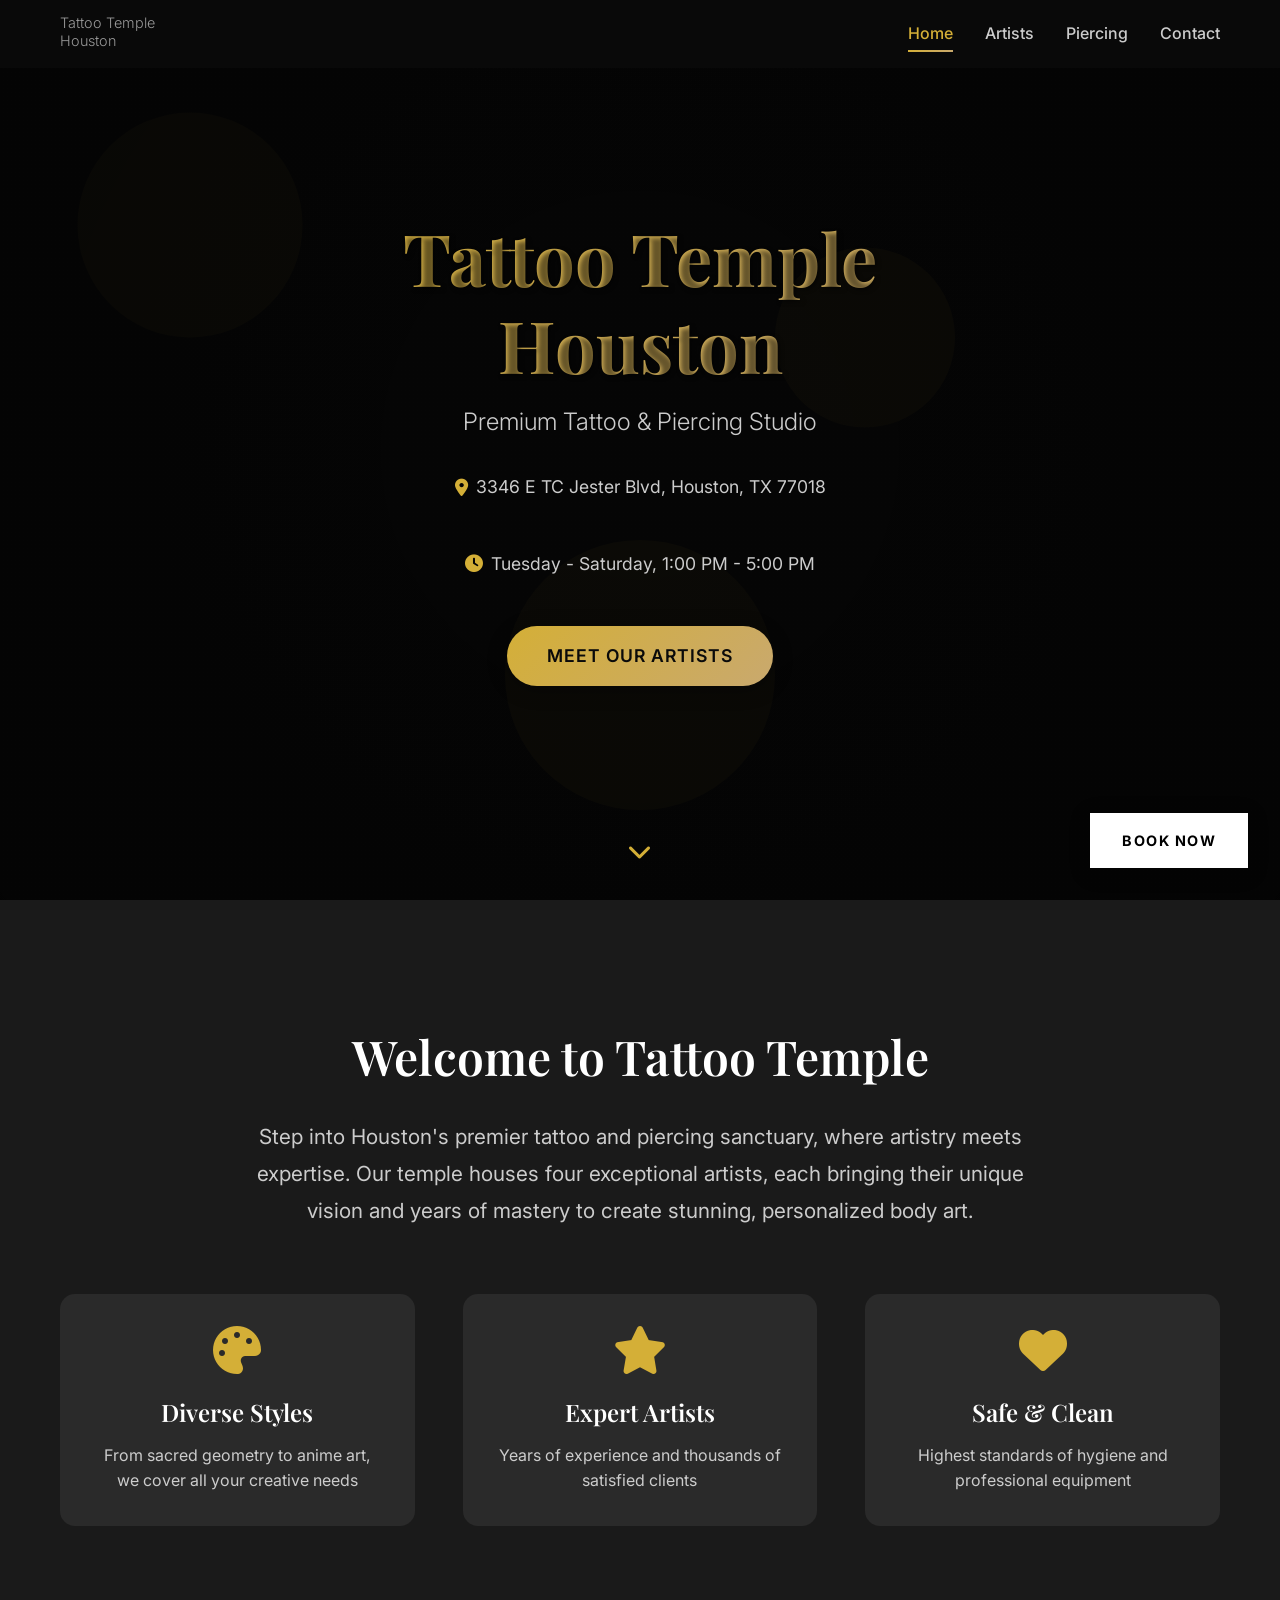
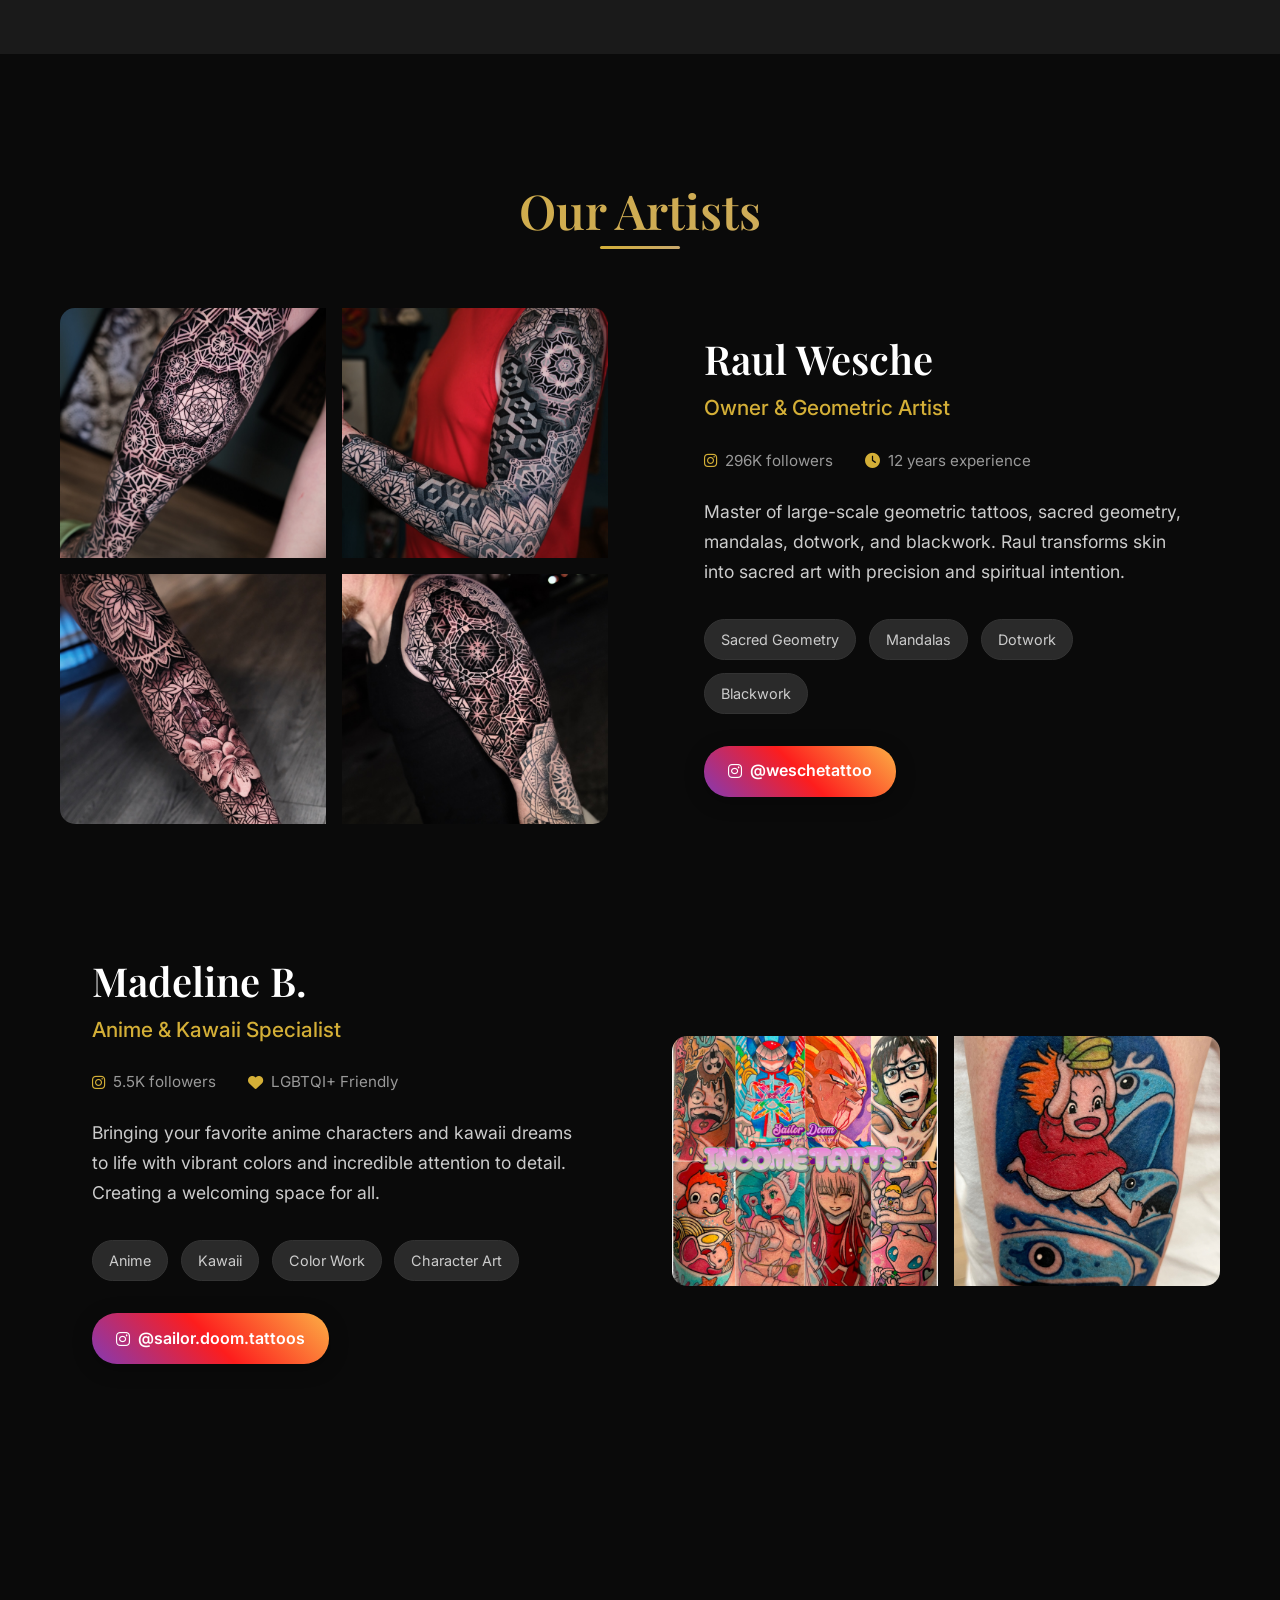
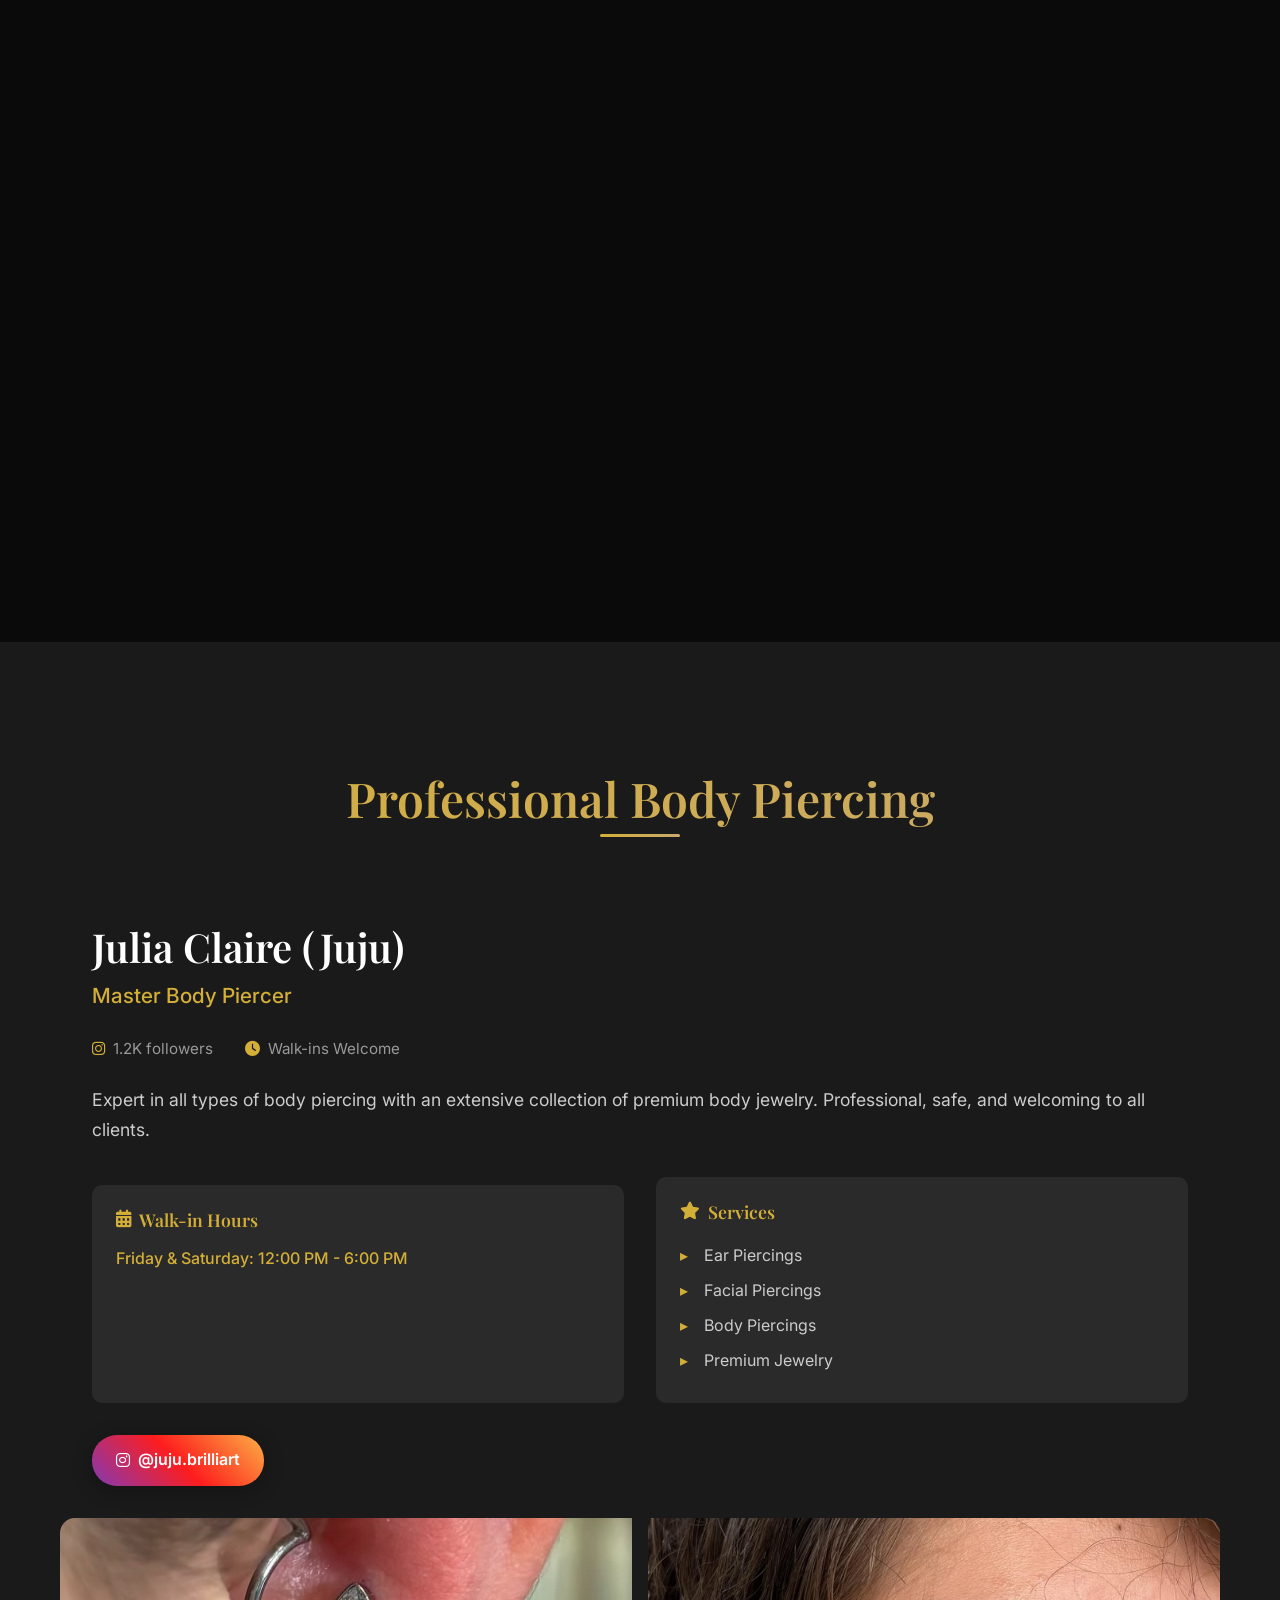
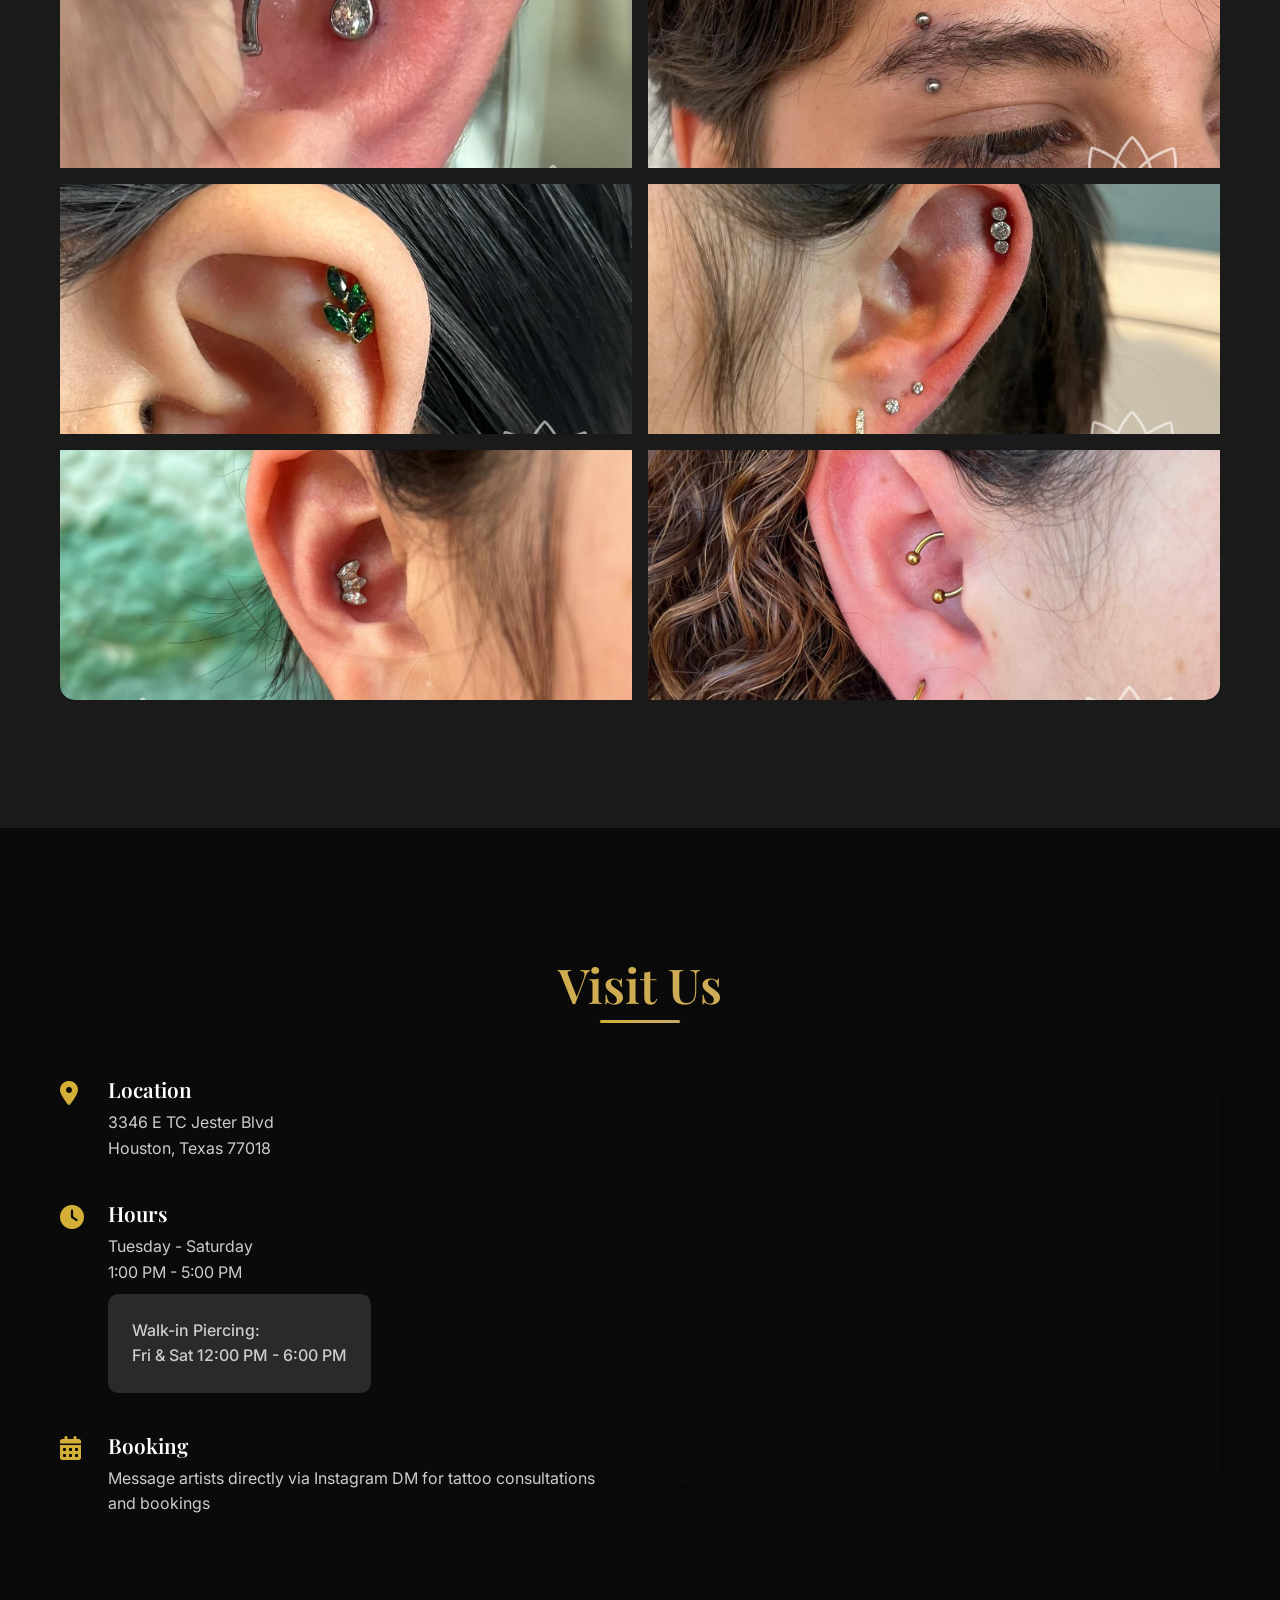
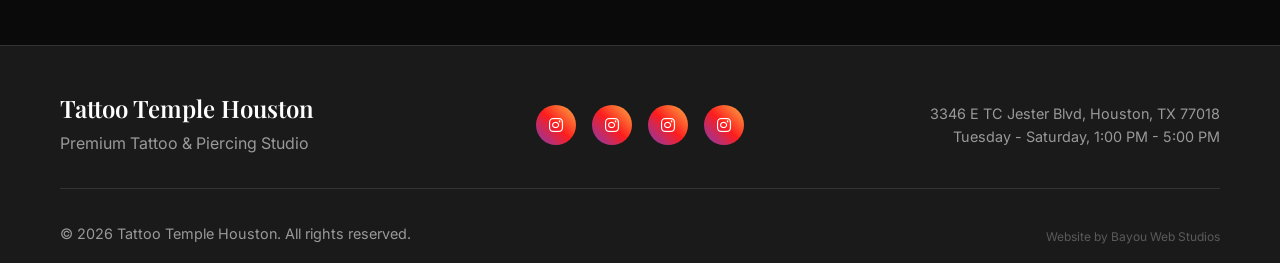
==== index.html @ eb3566ad "Add floating Book Now button" ====
<!DOCTYPE html>
<html lang="en">
<head>
    <meta charset="UTF-8">
    <meta name="viewport" content="width=device-width, initial-scale=1.0">
    <title>Tattoo Temple Houston - Premium Tattoo & Piercing Studio</title>
    <meta name="description" content="Tattoo Temple Houston - Premium tattoo and piercing studio featuring geometric tattoos, anime art, and professional body piercing. Located on TC Jester Blvd.">
    
    <!-- Open Graph tags -->
    <meta property="og:title" content="Tattoo Temple Houston - Premium Tattoo & Piercing Studio">
    <meta property="og:description" content="Tattoo Temple Houston - Premium tattoo and piercing studio featuring geometric tattoos, anime art, and professional body piercing. Located on TC Jester Blvd.">
    <meta property="og:image" content="https://houstontattootemple.com/images/raul_1.jpg">
    <meta property="og:url" content="https://houstontattootemple.com">
    <meta property="og:type" content="business.business">
    
    <!-- Twitter Card tags -->
    <meta name="twitter:card" content="summary_large_image">
    <meta name="twitter:title" content="Tattoo Temple Houston - Premium Tattoo & Piercing Studio">
    <meta name="twitter:description" content="Tattoo Temple Houston - Premium tattoo and piercing studio featuring geometric tattoos, anime art, and professional body piercing. Located on TC Jester Blvd.">
    <meta name="twitter:image" content="https://houstontattootemple.com/images/raul_1.jpg">
    
    <!-- JSON-LD Schema Markup -->
    <script type="application/ld+json">
    {
      "@context": "https://schema.org",
      "@type": "TattooParlor",
      "name": "Tattoo Temple Houston",
      "description": "Premium tattoo and piercing studio featuring geometric tattoos, anime art, and professional body piercing",
      "url": "https://houstontattootemple.com",
      "image": "https://houstontattootemple.com/images/raul_1.jpg",
      "address": {
        "@type": "PostalAddress",
        "streetAddress": "3346 E TC Jester Blvd",
        "addressLocality": "Houston",
        "addressRegion": "TX",
        "postalCode": "77018",
        "addressCountry": "US"
      },
      "openingHours": "Tu-Sa 13:00-17:00",
      "sameAs": [
        "https://instagram.com/weschetattoo",
        "https://instagram.com/sailor.doom.tattoos",
        "https://instagram.com/krisxmoon",
        "https://instagram.com/juju.brilliart"
      ]
    }
    </script>
    
    <!-- Google Fonts -->
    <link href="https://fonts.googleapis.com/css2?family=Playfair+Display:wght@400;500;600;700&family=Inter:wght@300;400;500;600&display=swap" rel="stylesheet">
    
    <!-- Font Awesome for icons -->
    <link rel="stylesheet" href="https://cdnjs.cloudflare.com/ajax/libs/font-awesome/6.4.0/css/all.min.css">
    
    <link rel="stylesheet" href="css/style.css">
    <link rel="icon" type="image/svg+xml" href="favicon.svg">
</head>
<body>
    <!-- Navigation -->
    <nav class="navbar">
        <div class="nav-container">
            <div class="nav-logo">
                <span class="logo-main">Tattoo Temple</span>
                <span>Houston</span>
            </div>
            <div class="nav-menu">
                <a href="#home" class="nav-link">Home</a>
                <a href="#artists" class="nav-link">Artists</a>
                <a href="#piercing" class="nav-link">Piercing</a>
                <a href="#contact" class="nav-link">Contact</a>
            </div>
            <div class="hamburger">
                <span></span>
                <span></span>
                <span></span>
            </div>
        </div>
    </nav>

    <!-- Hero Section -->
    <section id="home" class="hero">
        <div class="hero-overlay"></div>
        <div class="hero-content">
            <h1 class="hero-title">Tattoo Temple Houston</h1>
            <p class="hero-subtitle">Premium Tattoo & Piercing Studio</p>
            <div class="hero-details">
                <p><i class="fas fa-map-marker-alt"></i> 3346 E TC Jester Blvd, Houston, TX 77018</p>
                <p><i class="fas fa-clock"></i> Tuesday - Saturday, 1:00 PM - 5:00 PM</p>
            </div>
            <div class="hero-cta">
                <a href="#artists" class="cta-button">Meet Our Artists</a>
<!-- closing notice removed -->
            </div>
        </div>
        <div class="hero-scroll">
            <i class="fas fa-chevron-down"></i>
        </div>
    </section>

    <!-- About Section -->
    <section class="about">
        <div class="container">
            <div class="about-content">
                <h2>Welcome to Tattoo Temple</h2>
                <p>Step into Houston's premier tattoo and piercing sanctuary, where artistry meets expertise. Our temple houses four exceptional artists, each bringing their unique vision and years of mastery to create stunning, personalized body art.</p>
                <div class="about-grid">
                    <div class="about-item">
                        <i class="fas fa-palette"></i>
                        <h3>Diverse Styles</h3>
                        <p>From sacred geometry to anime art, we cover all your creative needs</p>
                    </div>
                    <div class="about-item">
                        <i class="fas fa-star"></i>
                        <h3>Expert Artists</h3>
                        <p>Years of experience and thousands of satisfied clients</p>
                    </div>
                    <div class="about-item">
                        <i class="fas fa-heart"></i>
                        <h3>Safe & Clean</h3>
                        <p>Highest standards of hygiene and professional equipment</p>
                    </div>
                </div>
            </div>
        </div>
    </section>

    <!-- Artists Section -->
    <section id="artists" class="artists">
        <div class="container">
            <h2 class="section-title">Our Artists</h2>
            
            <!-- Raul Wesche -->
            <div class="artist">
                <div class="artist-info">
                    <div class="artist-details">
                        <h3>Raul Wesche</h3>
                        <p class="artist-role">Owner & Geometric Artist</p>
                        <div class="artist-stats">
                            <span><i class="fab fa-instagram"></i> 296K followers</span>
                            <span><i class="fas fa-clock"></i> 12 years experience</span>
                        </div>
                        <p class="artist-description">
                            Master of large-scale geometric tattoos, sacred geometry, mandalas, dotwork, and blackwork. 
                            Raul transforms skin into sacred art with precision and spiritual intention.
                        </p>
                        <div class="artist-specialties">
                            <span>Sacred Geometry</span>
                            <span>Mandalas</span>
                            <span>Dotwork</span>
                            <span>Blackwork</span>
                        </div>
                        <a href="https://instagram.com/weschetattoo" target="_blank" class="instagram-link">
                            <i class="fab fa-instagram"></i> @weschetattoo
                        </a>
                    </div>
                </div>
                <div class="artist-gallery">
                    <div class="gallery-grid">
                        <img src="images/raul_1.jpg" alt="Raul Wesche geometric tattoo work" loading="lazy">
                        <img src="images/raul_2.jpg" alt="Raul Wesche sacred geometry tattoo" loading="lazy">
                        <img src="images/raul_3.jpg" alt="Raul Wesche mandala tattoo" loading="lazy">
                        <img src="images/raul_4.jpg" alt="Raul Wesche dotwork tattoo" loading="lazy">
                    </div>
                </div>
            </div>

            <!-- Madeline B. -->
            <div class="artist">
                <div class="artist-info">
                    <div class="artist-details">
                        <h3>Madeline B.</h3>
                        <p class="artist-role">Anime & Kawaii Specialist</p>
                        <div class="artist-stats">
                            <span><i class="fab fa-instagram"></i> 5.5K followers</span>
                            <span><i class="fas fa-heart"></i> LGBTQI+ Friendly</span>
                        </div>
                        <p class="artist-description">
                            Bringing your favorite anime characters and kawaii dreams to life with vibrant colors 
                            and incredible attention to detail. Creating a welcoming space for all.
                        </p>
                        <div class="artist-specialties">
                            <span>Anime</span>
                            <span>Kawaii</span>
                            <span>Color Work</span>
                            <span>Character Art</span>
                        </div>
                        <a href="https://instagram.com/sailor.doom.tattoos" target="_blank" class="instagram-link">
                            <i class="fab fa-instagram"></i> @sailor.doom.tattoos
                        </a>
                    </div>
                </div>
                <div class="artist-gallery">
                    <div class="gallery-grid">
                        <img src="images/madeline_1.jpg" alt="Madeline anime tattoo work" loading="lazy">
                        <img src="images/madeline_2.jpg" alt="Madeline kawaii tattoo" loading="lazy">
                    </div>
                </div>
            </div>

            <!-- Kris -->
            <div class="artist">
                <div class="artist-info">
                    <div class="artist-details">
                        <h3>Kris (Chloe Kristensen)</h3>
                        <p class="artist-role">Artist & Art Teacher</p>
                        <div class="artist-stats">
                            <span><i class="fab fa-instagram"></i> 11.3K followers</span>
                            <span><i class="fas fa-graduation-cap"></i> BFA Degree</span>
                        </div>
                        <p class="artist-description">
                            Combining formal art education with tattoo artistry. Kris brings academic precision 
                            and creative innovation to every piece, whether teaching or tattooing.
                        </p>
                        <div class="artist-specialties">
                            <span>Fine Art</span>
                            <span>Custom Design</span>
                            <span>Illustrative</span>
                            <span>Mixed Media</span>
                        </div>
                        <a href="https://instagram.com/krisxmoon" target="_blank" class="instagram-link">
                            <i class="fab fa-instagram"></i> @krisxmoon
                        </a>
                    </div>
                </div>
                <div class="artist-gallery">
                    <div class="gallery-grid">
                        <img src="images/kris_1.jpg" alt="Kris artistic tattoo work" loading="lazy">
                        <img src="images/kris_2.jpg" alt="Kris custom design tattoo" loading="lazy">
                        <img src="images/kris_3.jpg" alt="Kris illustrative tattoo" loading="lazy">
                        <img src="images/kris_4.jpg" alt="Kris fine art tattoo" loading="lazy">
                    </div>
                </div>
            </div>
        </div>
    </section>

    <!-- Piercing Section -->
    <section id="piercing" class="piercing">
        <div class="container">
            <div class="piercing-content">
                <h2 class="section-title">Professional Body Piercing</h2>
                
                <div class="piercing-artist">
                    <div class="artist-info">
                        <div class="artist-details">
                            <h3>Julia Claire (Juju)</h3>
                            <p class="artist-role">Master Body Piercer</p>
                            <div class="artist-stats">
                                <span><i class="fab fa-instagram"></i> 1.2K followers</span>
                                <span><i class="fas fa-clock"></i> Walk-ins Welcome</span>
                            </div>
                            <p class="artist-description">
                                Expert in all types of body piercing with an extensive collection of premium body jewelry. 
                                Professional, safe, and welcoming to all clients.
                            </p>
                            <div class="piercing-info">
                                <div class="piercing-hours">
                                    <h4><i class="fas fa-calendar-alt"></i> Walk-in Hours</h4>
                                    <p>Friday & Saturday: 12:00 PM - 6:00 PM</p>
                                </div>
                                <div class="piercing-services">
                                    <h4><i class="fas fa-star"></i> Services</h4>
                                    <ul>
                                        <li>Ear Piercings</li>
                                        <li>Facial Piercings</li>
                                        <li>Body Piercings</li>
                                        <li>Premium Jewelry</li>
                                    </ul>
                                </div>
                            </div>
                            <a href="https://instagram.com/juju.brilliart" target="_blank" class="instagram-link">
                                <i class="fab fa-instagram"></i> @juju.brilliart
                            </a>
                        </div>
                    </div>
                    <div class="artist-gallery">
                        <div class="gallery-grid">
                            <img src="images/juju_1.jpg" alt="Juju piercing work" loading="lazy">
                            <img src="images/juju_2.jpg" alt="Juju body jewelry" loading="lazy">
                            <img src="images/juju_3.jpg" alt="Juju ear piercing" loading="lazy">
                            <img src="images/juju_4.jpg" alt="Juju professional piercing" loading="lazy">
                            <img src="images/juju_5.jpg" alt="Juju body piercing art" loading="lazy">
                            <img src="images/juju_6.jpg" alt="Juju jewelry collection" loading="lazy">
                        </div>
                    </div>
                </div>
            </div>
        </div>
    </section>

    <!-- Contact Section -->
    <section id="contact" class="contact">
        <div class="container">
            <h2 class="section-title">Visit Us</h2>
            <div class="contact-content">
                <div class="contact-info">
                    <div class="contact-item">
                        <i class="fas fa-map-marker-alt"></i>
                        <div>
                            <h3>Location</h3>
                            <p>3346 E TC Jester Blvd<br>Houston, Texas 77018</p>
                        </div>
                    </div>
                    <div class="contact-item">
                        <i class="fas fa-clock"></i>
                        <div>
                            <h3>Hours</h3>
                            <p>Tuesday - Saturday<br>1:00 PM - 5:00 PM</p>
                            <p class="piercing-hours">Walk-in Piercing:<br>Fri & Sat 12:00 PM - 6:00 PM</p>
                        </div>
                    </div>
                    <div class="contact-item">
                        <i class="fas fa-calendar-alt"></i>
                        <div>
                            <h3>Booking</h3>
                            <p>Message artists directly via Instagram DM for tattoo consultations and bookings</p>
                        </div>
                    </div>
<!-- closing notice removed -->
                </div>
                <div class="map-container">
                    <iframe 
                        src="https://www.google.com/maps/embed?pb=!1m18!1m12!1m3!1d3459.8844267654145!2d-95.40848968985654!3d29.803721475185765!2m3!1f0!2f0!3f0!3m2!1i1024!2i768!4f13.1!3m3!1m2!1s0x8640c737c6d4cc1b%3A0x5c5c5c5c5c5c5c5c!2s3346%20E%20TC%20Jester%20Blvd%2C%20Houston%2C%20TX%2077018!5e0!3m2!1sen!2sus!4v1645123456789!5m2!1sen!2sus" 
                        width="100%" 
                        height="400" 
                        style="border:0;" 
                        allowfullscreen="" 
                        loading="lazy" 
                        referrerpolicy="no-referrer-when-downgrade">
                    </iframe>
                </div>
            </div>
        </div>
    </section>

    <!-- Footer -->
    <footer class="footer">
        <div class="container">
            <div class="footer-content">
                <div class="footer-logo">
                    <h3>Tattoo Temple Houston</h3>
                    <p>Premium Tattoo & Piercing Studio</p>
                </div>
                <div class="footer-links">
                    <div class="social-links">
                        <a href="https://instagram.com/weschetattoo" target="_blank"><i class="fab fa-instagram"></i></a>
                        <a href="https://instagram.com/sailor.doom.tattoos" target="_blank"><i class="fab fa-instagram"></i></a>
                        <a href="https://instagram.com/krisxmoon" target="_blank"><i class="fab fa-instagram"></i></a>
                        <a href="https://instagram.com/juju.brilliart" target="_blank"><i class="fab fa-instagram"></i></a>
                    </div>
                </div>
                <div class="footer-info">
                    <p>3346 E TC Jester Blvd, Houston, TX 77018</p>
                    <p>Tuesday - Saturday, 1:00 PM - 5:00 PM</p>
                </div>
            </div>
            <div class="footer-bottom">
                <p>&copy; 2026 Tattoo Temple Houston. All rights reserved.</p>
                <p style="margin-top: 6px; font-size: 0.75rem; opacity: 0.5;"><a href="https://bayouwebstudio.com" target="_blank" style="color: inherit; text-decoration: none;">Website by Bayou Web Studios</a></p>
            </div>
        </div>
    </footer>

    <script src="js/script.js"></script>

<a href="https://instagram.com/weschetattoo" target="_blank" class="floating-book-btn">Book Now</a>
<style>
.floating-book-btn{position:fixed;bottom:2rem;right:2rem;background:#fff;color:#000;padding:1rem 2rem;font-size:.9rem;font-weight:700;letter-spacing:.1em;text-transform:uppercase;text-decoration:none;z-index:9999;transition:all .3s;box-shadow:0 4px 20px rgba(0,0,0,.3)}
.floating-book-btn:hover{background:#000;color:#fff;transform:translateY(-2px);box-shadow:0 6px 25px rgba(0,0,0,.4)}
@media(max-width:768px){.floating-book-btn{bottom:1rem;right:1rem;padding:.8rem 1.5rem;font-size:.8rem}}
</style>
</body>
</html>
---- css/style.css ----
/* Reset and Base Styles */
* {
    margin: 0;
    padding: 0;
    box-sizing: border-box;
}

:root {
    --primary-bg: #0a0a0a;
    --secondary-bg: #1a1a1a;
    --accent-bg: #2a2a2a;
    --text-primary: #ffffff;
    --text-secondary: #cccccc;
    --text-muted: #999999;
    --accent-color: #d4af37;
    --accent-secondary: #c9a96e;
    --border-color: #333333;
    --danger-color: #ff6b6b;
    --gradient-primary: linear-gradient(135deg, #d4af37 0%, #c9a96e 100%);
    --shadow: 0 4px 20px rgba(0, 0, 0, 0.3);
    --shadow-heavy: 0 8px 40px rgba(0, 0, 0, 0.5);
}

body {
    font-family: 'Inter', sans-serif;
    background-color: var(--primary-bg);
    color: var(--text-primary);
    line-height: 1.6;
    overflow-x: hidden;
}

html {
    scroll-behavior: smooth;
}

.container {
    max-width: 1200px;
    margin: 0 auto;
    padding: 0 20px;
}

/* Typography */
h1, h2, h3, h4, h5, h6 {
    font-family: 'Playfair Display', serif;
    font-weight: 600;
    line-height: 1.2;
}

.section-title {
    font-size: 3rem;
    text-align: center;
    margin-bottom: 4rem;
    background: var(--gradient-primary);
    -webkit-background-clip: text;
    -webkit-text-fill-color: transparent;
    background-clip: text;
    position: relative;
}

.section-title::after {
    content: '';
    position: absolute;
    bottom: -10px;
    left: 50%;
    transform: translateX(-50%);
    width: 80px;
    height: 3px;
    background: var(--gradient-primary);
    border-radius: 2px;
}

/* Navigation */
.navbar {
    position: fixed;
    top: 0;
    width: 100%;
    background: rgba(10, 10, 10, 0.95);
    backdrop-filter: blur(10px);
    z-index: 1000;
    padding: 1rem 0;
    transition: all 0.3s ease;
}

.navbar.scrolled {
    background: rgba(10, 10, 10, 0.98);
    box-shadow: var(--shadow);
}

.nav-container {
    max-width: 1200px;
    margin: 0 auto;
    display: flex;
    justify-content: space-between;
    align-items: center;
    padding: 0 20px;
}

.nav-logo h1 {
    font-size: 1.8rem;
    background: var(--gradient-primary);
    -webkit-background-clip: text;
    -webkit-text-fill-color: transparent;
    background-clip: text;
    margin: 0;
}

.nav-logo span {
    font-size: 0.9rem;
    color: var(--text-muted);
    font-weight: 300;
    display: block;
    margin-top: -5px;
}

.nav-menu {
    display: flex;
    gap: 2rem;
}

.nav-link {
    color: var(--text-secondary);
    text-decoration: none;
    font-weight: 500;
    transition: all 0.3s ease;
    position: relative;
}

.nav-link:hover {
    color: var(--accent-color);
}

.nav-link::after {
    content: '';
    position: absolute;
    bottom: -5px;
    left: 0;
    width: 0;
    height: 2px;
    background: var(--gradient-primary);
    transition: width 0.3s ease;
}

.nav-link:hover::after {
    width: 100%;
}

.hamburger {
    display: none;
    flex-direction: column;
    cursor: pointer;
}

.hamburger span {
    width: 25px;
    height: 3px;
    background: var(--text-primary);
    margin: 3px 0;
    transition: 0.3s;
}

/* Hero Section */
.hero {
    height: 100vh;
    background: linear-gradient(rgba(0, 0, 0, 0.7), rgba(0, 0, 0, 0.7)), url('data:image/svg+xml,<svg xmlns="http://www.w3.org/2000/svg" viewBox="0 0 1200 800"><rect width="100%" height="100%" fill="%23111"/><g opacity="0.1"><circle cx="200" cy="200" r="100" fill="%23d4af37"/><circle cx="800" cy="300" r="80" fill="%23d4af37"/><circle cx="600" cy="600" r="120" fill="%23d4af37"/></g></svg>');
    background-size: cover;
    background-position: center;
    display: flex;
    align-items: center;
    justify-content: center;
    position: relative;
    text-align: center;
}

.hero-overlay {
    position: absolute;
    top: 0;
    left: 0;
    right: 0;
    bottom: 0;
    background: radial-gradient(circle at center, transparent 0%, rgba(0, 0, 0, 0.3) 100%);
}

.hero-content {
    z-index: 2;
    max-width: 800px;
    padding: 0 20px;
}

.hero-title {
    font-size: 4.5rem;
    font-weight: 700;
    margin-bottom: 1rem;
    background: var(--gradient-primary);
    -webkit-background-clip: text;
    -webkit-text-fill-color: transparent;
    background-clip: text;
    text-shadow: 2px 2px 4px rgba(0, 0, 0, 0.5);
}

.hero-subtitle {
    font-size: 1.5rem;
    color: var(--text-secondary);
    margin-bottom: 2rem;
    font-weight: 300;
}

.hero-details {
    display: flex;
    justify-content: center;
    gap: 3rem;
    margin-bottom: 3rem;
    flex-wrap: wrap;
}

.hero-details p {
    display: flex;
    align-items: center;
    gap: 0.5rem;
    color: var(--text-secondary);
    font-size: 1.1rem;
}

.hero-details i {
    color: var(--accent-color);
}

.hero-cta {
    display: flex;
    flex-direction: column;
    align-items: center;
    gap: 1.5rem;
}

.cta-button {
    display: inline-block;
    padding: 1rem 2.5rem;
    background: var(--gradient-primary);
    color: var(--primary-bg);
    text-decoration: none;
    border-radius: 50px;
    font-weight: 600;
    font-size: 1.1rem;
    transition: all 0.3s ease;
    box-shadow: var(--shadow);
    text-transform: uppercase;
    letter-spacing: 1px;
}

.cta-button:hover {
    transform: translateY(-2px);
    box-shadow: var(--shadow-heavy);
}

.closing-notice {
    display: flex;
    align-items: center;
    gap: 0.5rem;
    padding: 0.8rem 1.5rem;
    background: rgba(255, 107, 107, 0.1);
    border: 1px solid var(--danger-color);
    border-radius: 25px;
    color: var(--danger-color);
    font-weight: 500;
}

.hero-scroll {
    position: absolute;
    bottom: 2rem;
    left: 50%;
    transform: translateX(-50%);
    animation: bounce 2s infinite;
}

.hero-scroll i {
    font-size: 1.5rem;
    color: var(--accent-color);
}

@keyframes bounce {
    0%, 20%, 50%, 80%, 100% {
        transform: translateX(-50%) translateY(0);
    }
    40% {
        transform: translateX(-50%) translateY(-10px);
    }
    60% {
        transform: translateX(-50%) translateY(-5px);
    }
}

/* About Section */
.about {
    padding: 8rem 0;
    background: var(--secondary-bg);
}

.about-content {
    text-align: center;
}

.about-content h2 {
    font-size: 3rem;
    margin-bottom: 2rem;
    color: var(--text-primary);
}

.about-content > p {
    font-size: 1.3rem;
    color: var(--text-secondary);
    max-width: 800px;
    margin: 0 auto 4rem auto;
    line-height: 1.8;
}

.about-grid {
    display: grid;
    grid-template-columns: repeat(auto-fit, minmax(300px, 1fr));
    gap: 3rem;
    margin-top: 4rem;
}

.about-item {
    text-align: center;
    padding: 2rem;
    background: var(--accent-bg);
    border-radius: 15px;
    transition: transform 0.3s ease;
}

.about-item:hover {
    transform: translateY(-10px);
}

.about-item i {
    font-size: 3rem;
    color: var(--accent-color);
    margin-bottom: 1.5rem;
}

.about-item h3 {
    font-size: 1.5rem;
    margin-bottom: 1rem;
    color: var(--text-primary);
}

.about-item p {
    color: var(--text-secondary);
    line-height: 1.6;
}

/* Artists Section */
.artists {
    padding: 8rem 0;
    background: var(--primary-bg);
}

.artist {
    display: grid;
    grid-template-columns: 1fr 1fr;
    gap: 4rem;
    margin-bottom: 6rem;
    align-items: center;
}

.artist:nth-child(even) {
    direction: rtl;
}

.artist:nth-child(even) > * {
    direction: ltr;
}

.artist-info {
    padding: 2rem;
}

.artist-details h3 {
    font-size: 2.5rem;
    color: var(--text-primary);
    margin-bottom: 0.5rem;
}

.artist-role {
    font-size: 1.3rem;
    color: var(--accent-color);
    margin-bottom: 1.5rem;
    font-weight: 500;
}

.artist-stats {
    display: flex;
    gap: 2rem;
    margin-bottom: 1.5rem;
    flex-wrap: wrap;
}

.artist-stats span {
    display: flex;
    align-items: center;
    gap: 0.5rem;
    color: var(--text-muted);
    font-size: 0.95rem;
}

.artist-stats i {
    color: var(--accent-color);
}

.artist-description {
    font-size: 1.1rem;
    color: var(--text-secondary);
    line-height: 1.7;
    margin-bottom: 2rem;
}

.artist-specialties {
    display: flex;
    flex-wrap: wrap;
    gap: 0.8rem;
    margin-bottom: 2rem;
}

.artist-specialties span {
    padding: 0.5rem 1rem;
    background: var(--accent-bg);
    border: 1px solid var(--border-color);
    border-radius: 25px;
    font-size: 0.9rem;
    color: var(--text-secondary);
}

.instagram-link {
    display: inline-flex;
    align-items: center;
    gap: 0.5rem;
    padding: 0.8rem 1.5rem;
    background: linear-gradient(45deg, #833ab4, #fd1d1d, #fcb045);
    color: white;
    text-decoration: none;
    border-radius: 25px;
    font-weight: 600;
    transition: all 0.3s ease;
    box-shadow: var(--shadow);
}

.instagram-link:hover {
    transform: translateY(-2px);
    box-shadow: var(--shadow-heavy);
}

.artist-gallery {
    position: relative;
}

.gallery-grid {
    display: grid;
    grid-template-columns: repeat(2, 1fr);
    gap: 1rem;
    border-radius: 15px;
    overflow: hidden;
}

.gallery-grid img {
    width: 100%;
    height: 250px;
    object-fit: cover;
    transition: transform 0.3s ease;
    cursor: pointer;
}

.gallery-grid img:hover {
    transform: scale(1.05);
}

/* Piercing Section */
.piercing {
    padding: 8rem 0;
    background: var(--secondary-bg);
}

.piercing-artist .artist {
    margin-bottom: 0;
}

.piercing-info {
    display: grid;
    grid-template-columns: 1fr 1fr;
    gap: 2rem;
    margin: 2rem 0;
}

.piercing-hours, .piercing-services {
    background: var(--accent-bg);
    padding: 1.5rem;
    border-radius: 10px;
}

.piercing-hours h4, .piercing-services h4 {
    display: flex;
    align-items: center;
    gap: 0.5rem;
    color: var(--accent-color);
    margin-bottom: 1rem;
    font-size: 1.1rem;
}

.piercing-services ul {
    list-style: none;
}

.piercing-services li {
    padding: 0.3rem 0;
    color: var(--text-secondary);
    position: relative;
    padding-left: 1.5rem;
}

.piercing-services li::before {
    content: '▸';
    position: absolute;
    left: 0;
    color: var(--accent-color);
}

/* Contact Section */
.contact {
    padding: 8rem 0;
    background: var(--primary-bg);
}

.contact-content {
    display: grid;
    grid-template-columns: 1fr 1fr;
    gap: 4rem;
    align-items: start;
}

.contact-info {
    display: flex;
    flex-direction: column;
    gap: 2.5rem;
}

.contact-item {
    display: flex;
    gap: 1.5rem;
    align-items: flex-start;
}

.contact-item i {
    font-size: 1.5rem;
    color: var(--accent-color);
    margin-top: 0.2rem;
    min-width: 1.5rem;
}

.contact-item h3 {
    font-size: 1.3rem;
    margin-bottom: 0.5rem;
    color: var(--text-primary);
}

.contact-item p {
    color: var(--text-secondary);
    line-height: 1.6;
}

.piercing-hours {
    color: var(--accent-color);
    font-weight: 500;
    margin-top: 0.5rem;
}

.closing-info {
    background: rgba(255, 107, 107, 0.05);
    padding: 1.5rem;
    border-radius: 10px;
    border: 1px solid rgba(255, 107, 107, 0.2);
}

.closing-info h3 {
    color: var(--danger-color);
}

.closing-info p {
    color: var(--danger-color);
    font-weight: 500;
}

.map-container {
    border-radius: 15px;
    overflow: hidden;
    box-shadow: var(--shadow);
}

.map-container iframe {
    filter: grayscale(100%) invert(92%) contrast(83%);
}

/* Footer */
.footer {
    background: var(--secondary-bg);
    padding: 3rem 0 1rem 0;
    border-top: 1px solid var(--border-color);
}

.footer-content {
    display: grid;
    grid-template-columns: 1fr auto 1fr;
    gap: 3rem;
    align-items: center;
    margin-bottom: 2rem;
}

.footer-logo h3 {
    color: var(--text-primary);
    margin-bottom: 0.5rem;
    font-size: 1.5rem;
}

.footer-logo p {
    color: var(--text-muted);
}

.social-links {
    display: flex;
    gap: 1rem;
}

.social-links a {
    display: flex;
    align-items: center;
    justify-content: center;
    width: 40px;
    height: 40px;
    background: linear-gradient(45deg, #833ab4, #fd1d1d, #fcb045);
    color: white;
    text-decoration: none;
    border-radius: 50%;
    transition: all 0.3s ease;
}

.social-links a:hover {
    transform: translateY(-3px);
    box-shadow: var(--shadow);
}

.footer-info {
    text-align: right;
}

.footer-info p {
    color: var(--text-muted);
    font-size: 0.9rem;
}

.footer-bottom {
    text-align: center;
    padding-top: 2rem;
    border-top: 1px solid var(--border-color);
    display: flex;
    justify-content: space-between;
    align-items: center;
}

.footer-bottom p {
    color: var(--text-muted);
    font-size: 0.9rem;
}

.closing-text {
    color: var(--danger-color);
    font-weight: 500;
}

/* Responsive Design */
@media (max-width: 768px) {
    .hamburger {
        display: flex;
    }
    
    .nav-menu {
        display: none;
    }
    
    .hero-title {
        font-size: 3rem;
    }
    
    .hero-details {
        flex-direction: column;
        gap: 1rem;
    }
    
    .section-title {
        font-size: 2.5rem;
    }
    
    .artist {
        grid-template-columns: 1fr;
        gap: 2rem;
        text-align: center;
    }
    
    .artist:nth-child(even) {
        direction: ltr;
    }
    
    .contact-content {
        grid-template-columns: 1fr;
        gap: 3rem;
    }
    
    .footer-content {
        grid-template-columns: 1fr;
        text-align: center;
        gap: 2rem;
    }
    
    .footer-info {
        text-align: center;
    }
    
    .footer-bottom {
        flex-direction: column;
        gap: 1rem;
    }
    
    .gallery-grid {
        grid-template-columns: 1fr;
    }
    
    .piercing-info {
        grid-template-columns: 1fr;
    }
}

@media (max-width: 480px) {
    .container {
        padding: 0 15px;
    }
    
    .hero-title {
        font-size: 2.5rem;
    }
    
    .hero-subtitle {
        font-size: 1.2rem;
    }
    
    .about-grid {
        grid-template-columns: 1fr;
    }
    
    .artist-specialties {
        justify-content: center;
    }
}

/* Smooth scrolling enhancements */
@media (prefers-reduced-motion: no-preference) {
    .artist, .about-item {
        opacity: 0;
        transform: translateY(30px);
        transition: opacity 0.6s ease, transform 0.6s ease;
    }
    
    .artist.animate, .about-item.animate {
        opacity: 1;
        transform: translateY(0);
    }
}
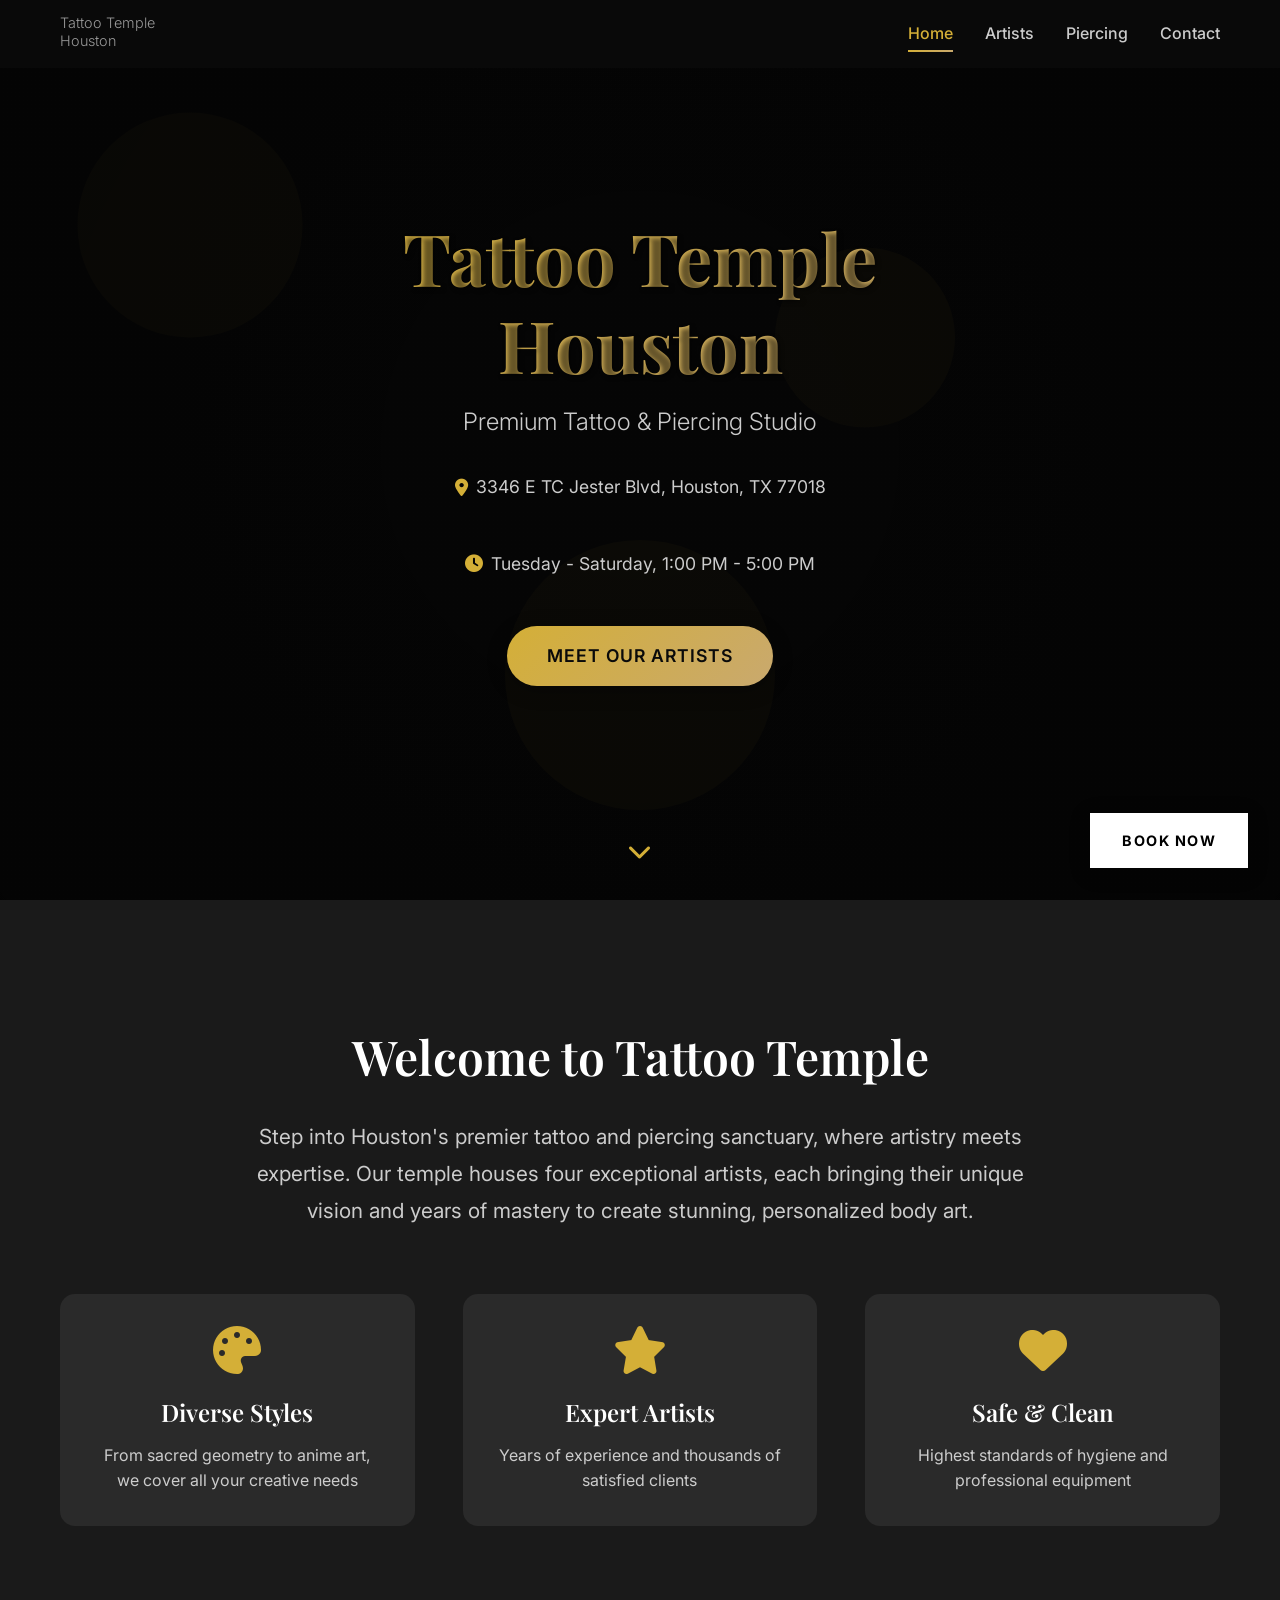
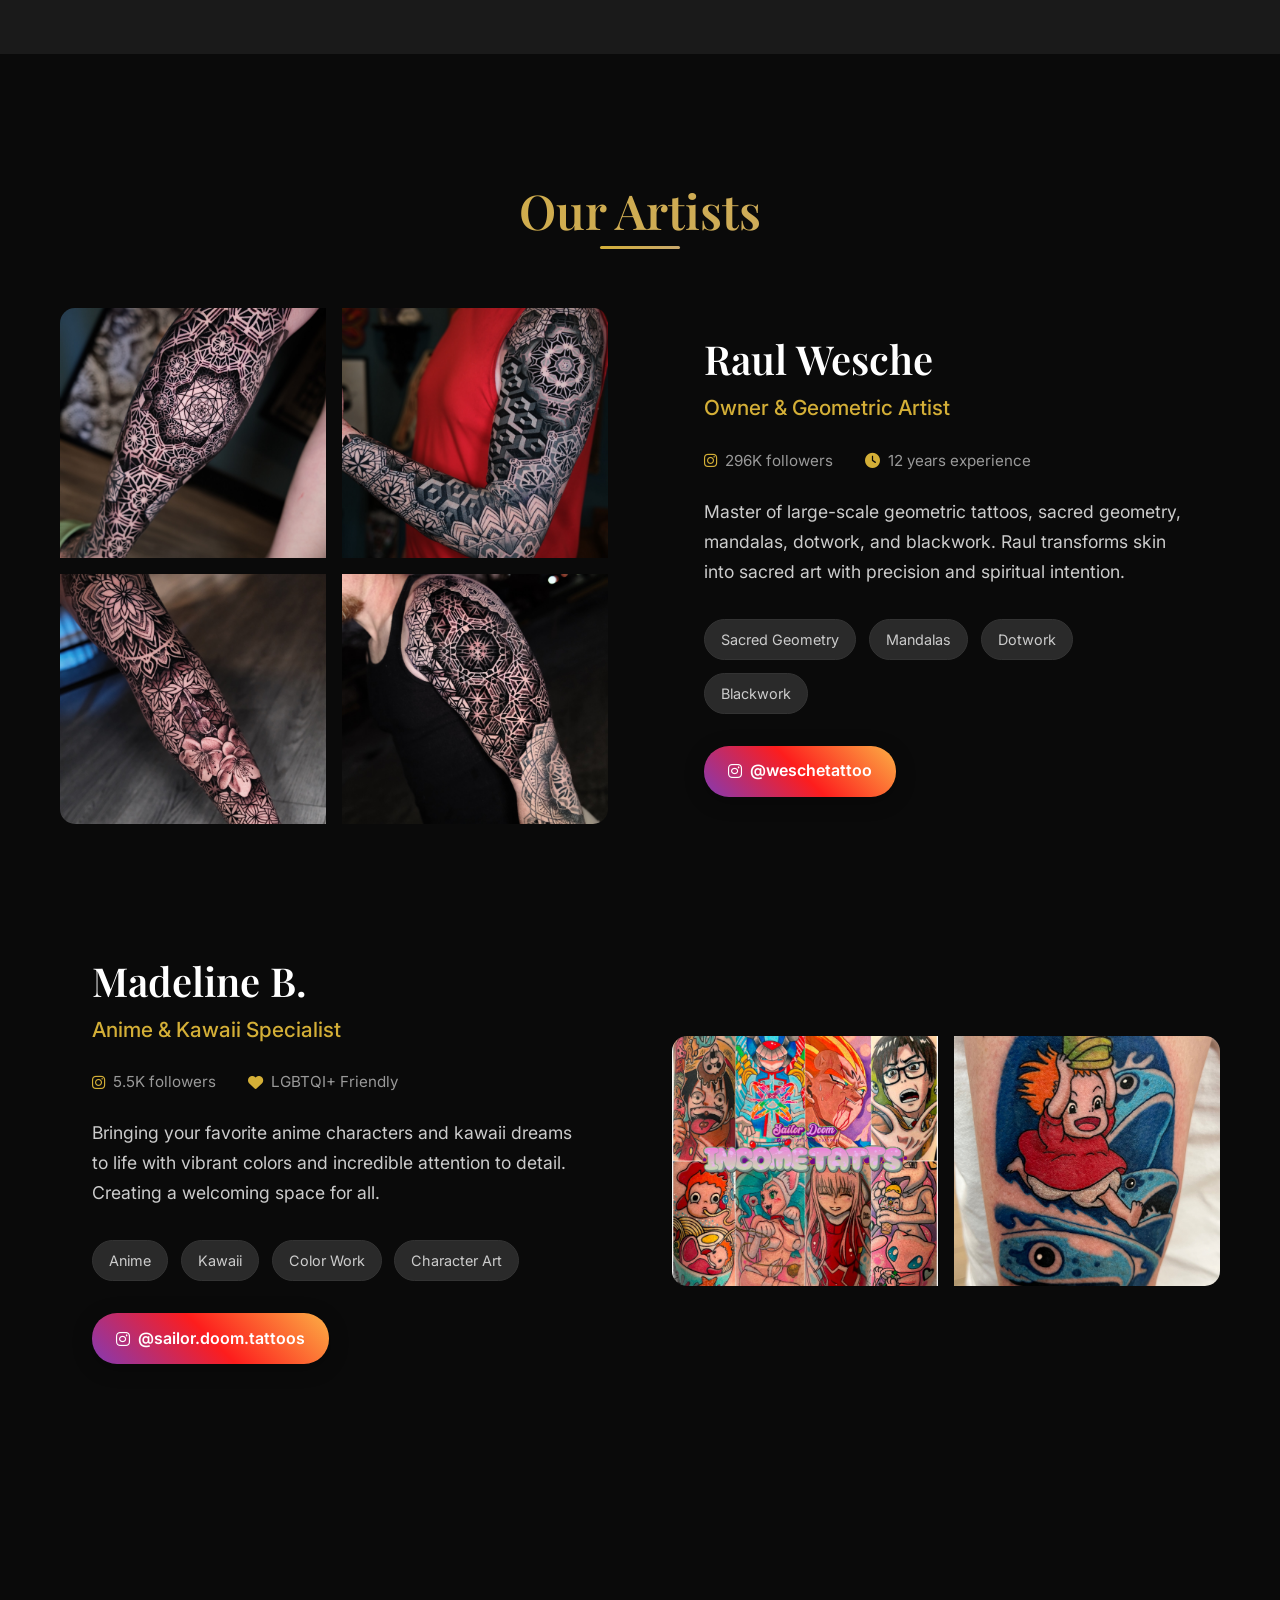
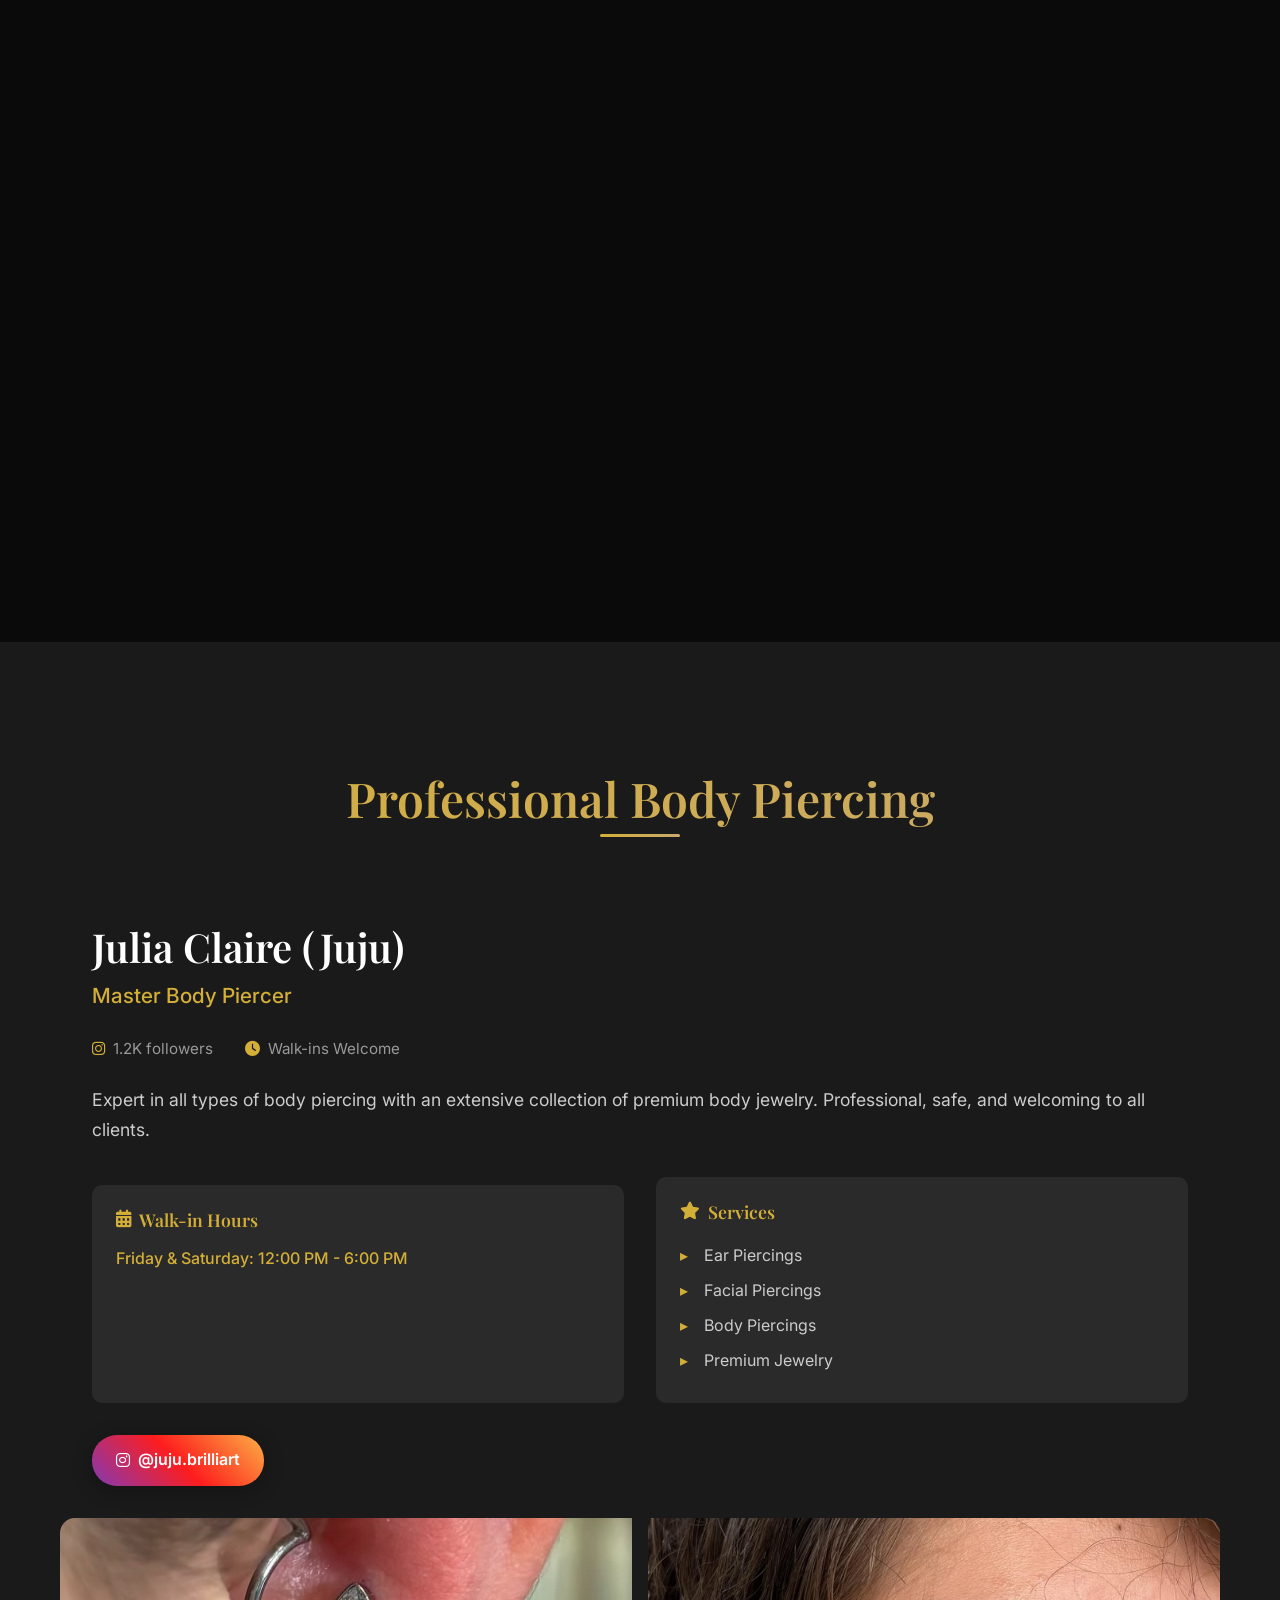
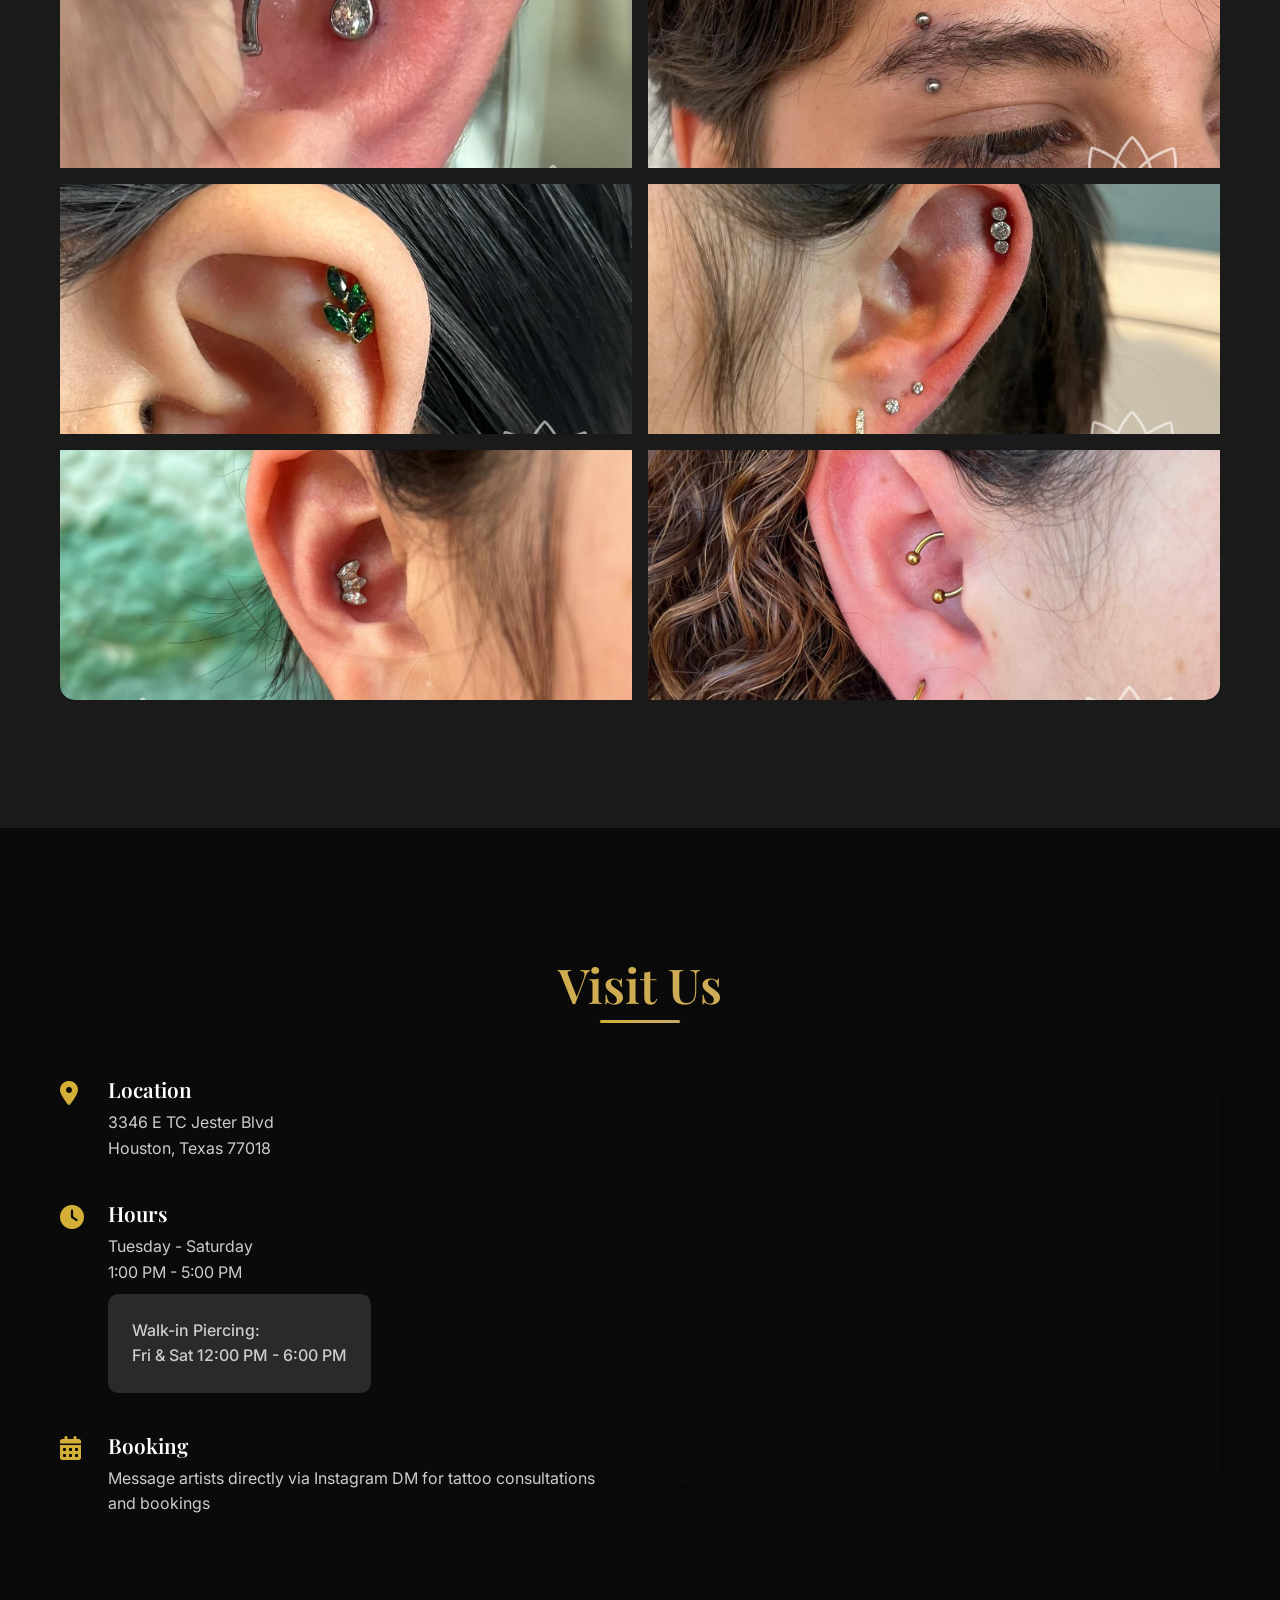
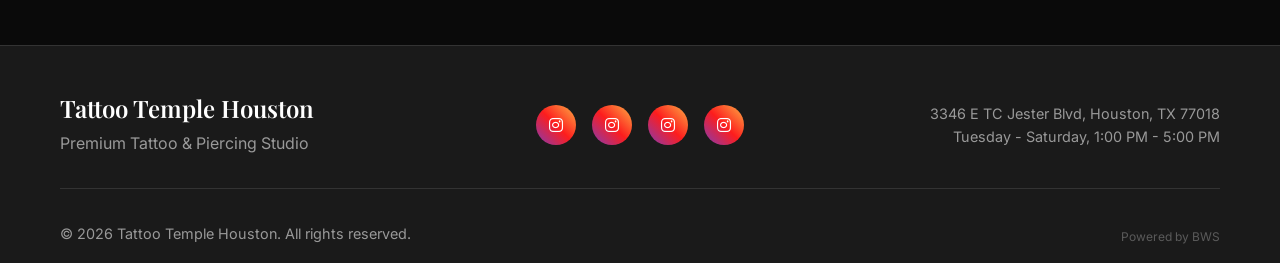
==== commit bcd2ba88: "Update footer: Powered by BWS" ====
--- a/index.html
+++ b/index.html
@@ -356,7 +356,7 @@
             </div>
             <div class="footer-bottom">
                 <p>&copy; 2026 Tattoo Temple Houston. All rights reserved.</p>
-                <p style="margin-top: 6px; font-size: 0.75rem; opacity: 0.5;"><a href="https://bayouwebstudio.com" target="_blank" style="color: inherit; text-decoration: none;">Website by Bayou Web Studios</a></p>
+                <p style="margin-top: 6px; font-size: 0.75rem; opacity: 0.5;"><a href="https://bayouwebstudio.com" target="_blank" style="color: inherit; text-decoration: none;">Powered by BWS</a></p>
             </div>
         </div>
     </footer>
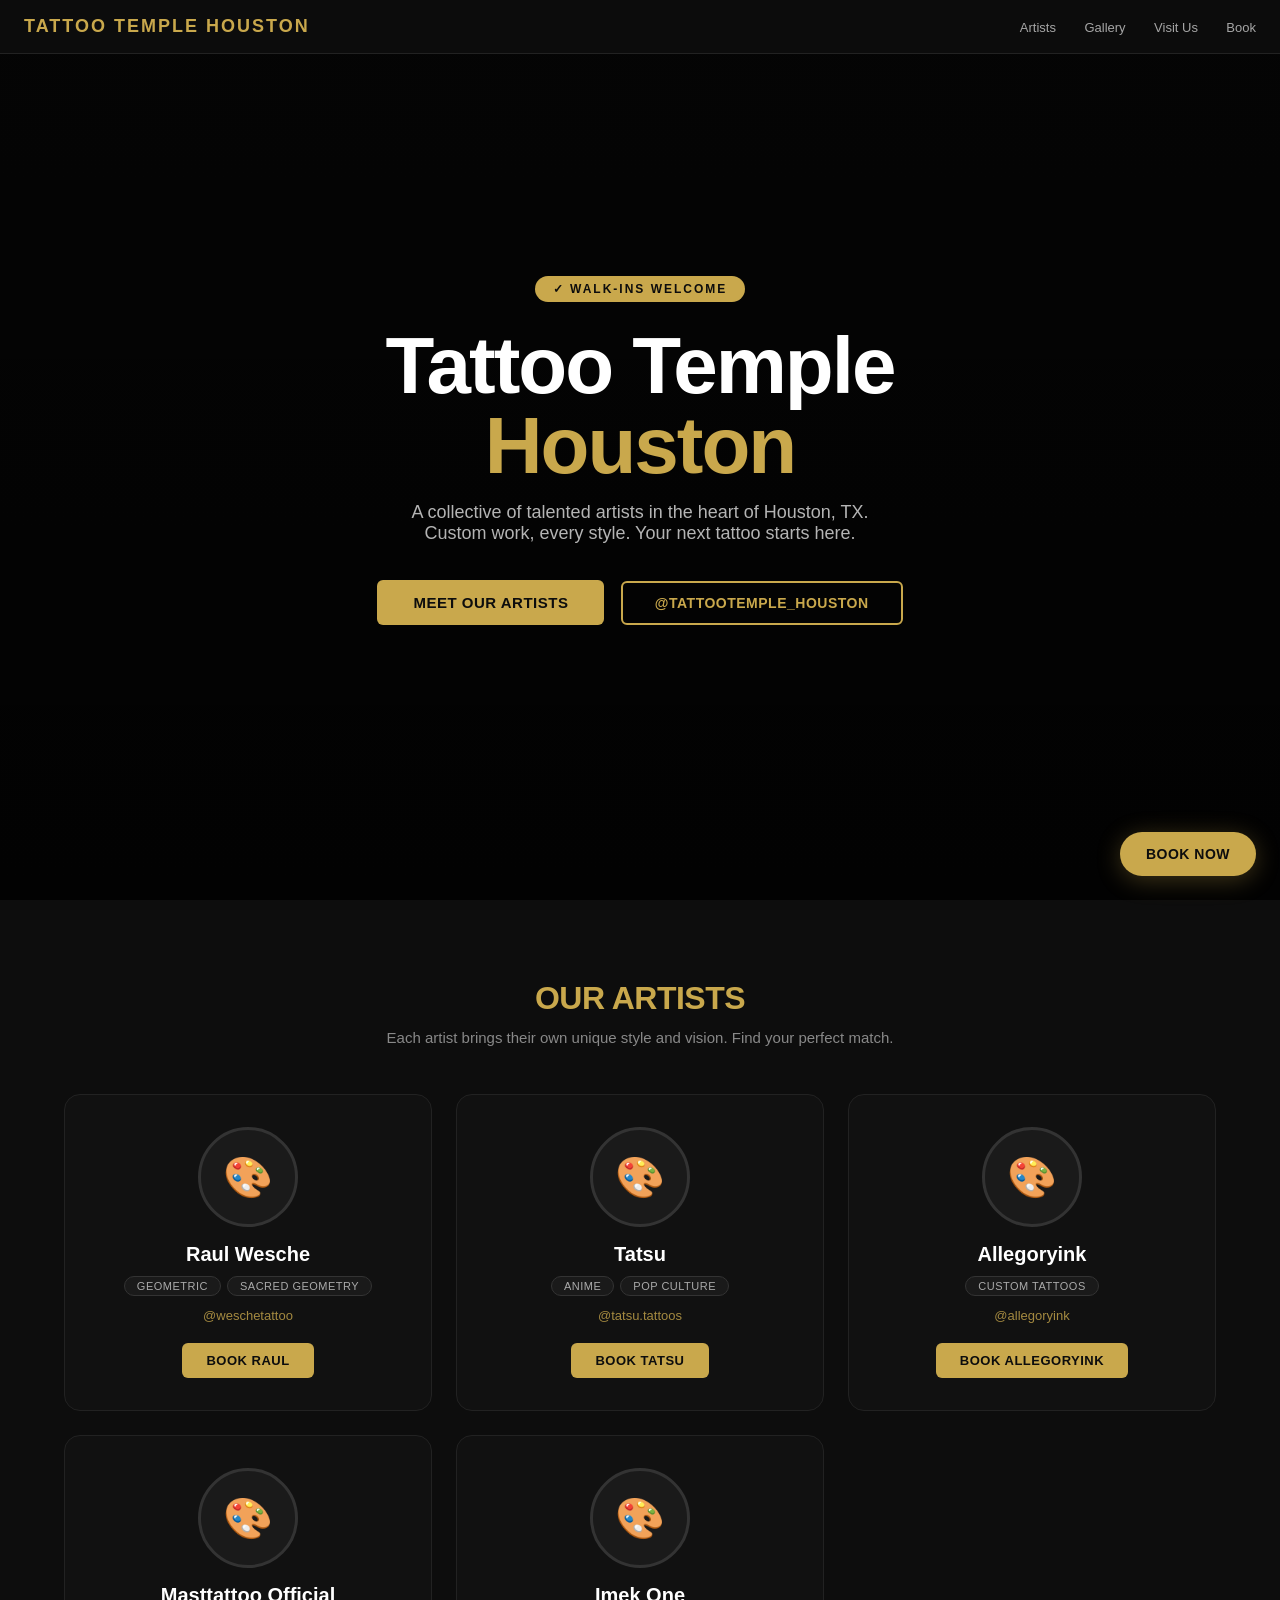
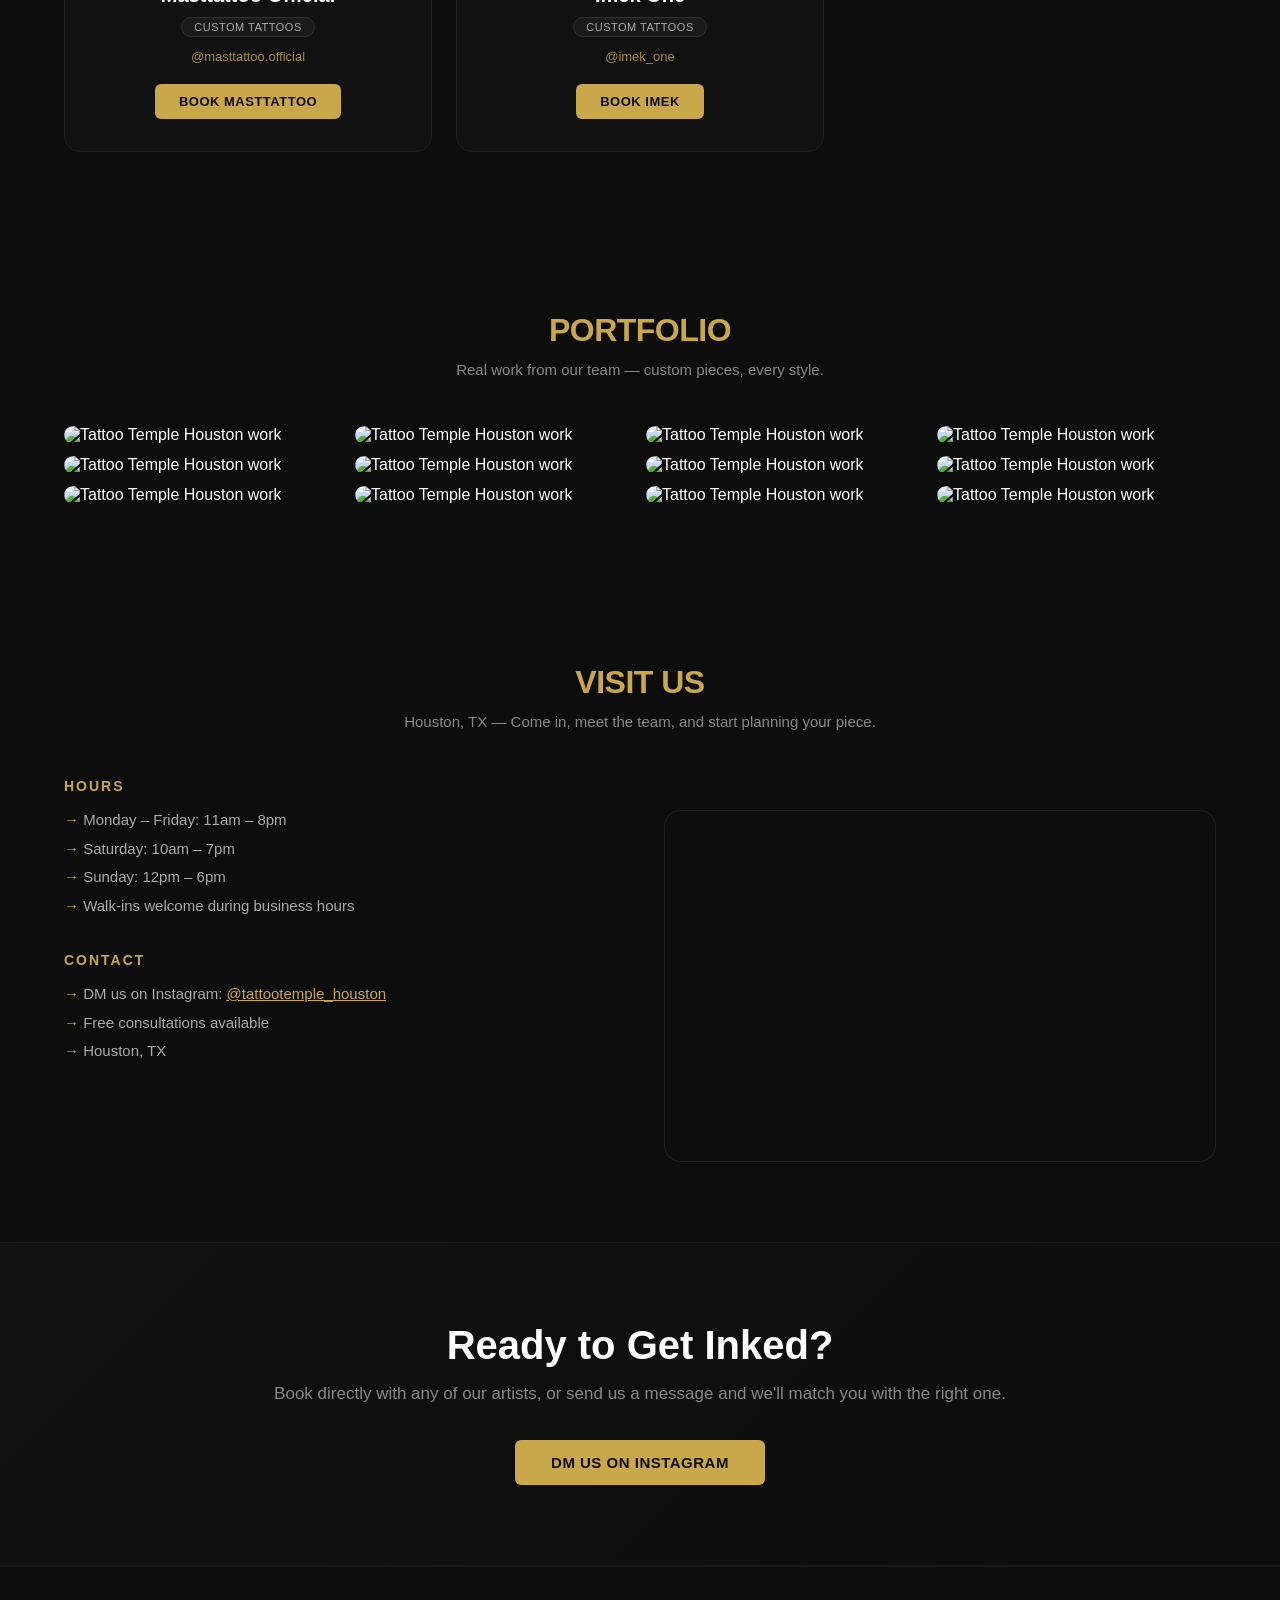
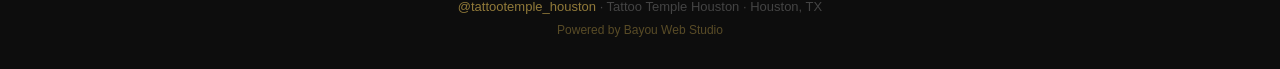
==== commit 4b9bbb82: "Update: new multi-artist layout, gallery, booking, reviews" ====
--- a/index.html
+++ b/index.html
@@ -1,373 +1,201 @@
 <!DOCTYPE html>
 <html lang="en">
 <head>
-    <meta charset="UTF-8">
-    <meta name="viewport" content="width=device-width, initial-scale=1.0">
-    <title>Tattoo Temple Houston - Premium Tattoo & Piercing Studio</title>
-    <meta name="description" content="Tattoo Temple Houston - Premium tattoo and piercing studio featuring geometric tattoos, anime art, and professional body piercing. Located on TC Jester Blvd.">
-    
-    <!-- Open Graph tags -->
-    <meta property="og:title" content="Tattoo Temple Houston - Premium Tattoo & Piercing Studio">
-    <meta property="og:description" content="Tattoo Temple Houston - Premium tattoo and piercing studio featuring geometric tattoos, anime art, and professional body piercing. Located on TC Jester Blvd.">
-    <meta property="og:image" content="https://houstontattootemple.com/images/raul_1.jpg">
-    <meta property="og:url" content="https://houstontattootemple.com">
-    <meta property="og:type" content="business.business">
-    
-    <!-- Twitter Card tags -->
-    <meta name="twitter:card" content="summary_large_image">
-    <meta name="twitter:title" content="Tattoo Temple Houston - Premium Tattoo & Piercing Studio">
-    <meta name="twitter:description" content="Tattoo Temple Houston - Premium tattoo and piercing studio featuring geometric tattoos, anime art, and professional body piercing. Located on TC Jester Blvd.">
-    <meta name="twitter:image" content="https://houstontattootemple.com/images/raul_1.jpg">
-    
-    <!-- JSON-LD Schema Markup -->
-    <script type="application/ld+json">
-    {
-      "@context": "https://schema.org",
-      "@type": "TattooParlor",
-      "name": "Tattoo Temple Houston",
-      "description": "Premium tattoo and piercing studio featuring geometric tattoos, anime art, and professional body piercing",
-      "url": "https://houstontattootemple.com",
-      "image": "https://houstontattootemple.com/images/raul_1.jpg",
-      "address": {
-        "@type": "PostalAddress",
-        "streetAddress": "3346 E TC Jester Blvd",
-        "addressLocality": "Houston",
-        "addressRegion": "TX",
-        "postalCode": "77018",
-        "addressCountry": "US"
-      },
-      "openingHours": "Tu-Sa 13:00-17:00",
-      "sameAs": [
-        "https://instagram.com/weschetattoo",
-        "https://instagram.com/sailor.doom.tattoos",
-        "https://instagram.com/krisxmoon",
-        "https://instagram.com/juju.brilliart"
-      ]
-    }
-    </script>
-    
-    <!-- Google Fonts -->
-    <link href="https://fonts.googleapis.com/css2?family=Playfair+Display:wght@400;500;600;700&family=Inter:wght@300;400;500;600&display=swap" rel="stylesheet">
-    
-    <!-- Font Awesome for icons -->
-    <link rel="stylesheet" href="https://cdnjs.cloudflare.com/ajax/libs/font-awesome/6.4.0/css/all.min.css">
-    
-    <link rel="stylesheet" href="css/style.css">
-    <link rel="icon" type="image/svg+xml" href="favicon.svg">
+<meta charset="UTF-8">
+<meta name="viewport" content="width=device-width, initial-scale=1.0">
+<meta name="description" content="Tattoo Temple Houston — Professional tattoo shop in Houston, TX. Multiple artists, custom work, walk-ins welcome.">
+<meta property="og:title" content="Tattoo Temple Houston | Tattoo Shop">
+<meta property="og:description" content="Professional tattoo shop in Houston, TX. Multiple artists, custom work. Walk-ins welcome.">
+<meta property="og:image" content="https://raw.githubusercontent.com/BayouWebStudio/bayouwebstudio.github.io/main/tattootemplehouston/img/photo_00.jpg">
+<title>Tattoo Temple Houston | Tattoo Shop</title>
+<link rel="canonical" href="https://bayouwebstudio.com/tattootemplehouston/">
+<script type="application/ld+json">{
+  "@context":"https://schema.org","@type":"TattooParlor",
+  "name":"Tattoo Temple Houston","image":"https://raw.githubusercontent.com/BayouWebStudio/bayouwebstudio.github.io/main/tattootemplehouston/img/photo_00.jpg",
+  "address":{"@type":"PostalAddress","addressLocality":"Houston","addressRegion":"TX","addressCountry":"US"},
+  "url":"https://bayouwebstudio.com/tattootemplehouston/",
+  "sameAs":["https://www.instagram.com/tattootemple_houston/"]
+}</script>
+<style>
+*{margin:0;padding:0;box-sizing:border-box}
+body{font-family:-apple-system,BlinkMacSystemFont,'Segoe UI',sans-serif;background:#0d0d0d;color:#fff}
+nav{position:fixed;top:0;width:100%;background:rgba(13,13,13,.96);padding:16px 24px;z-index:100;display:flex;justify-content:space-between;align-items:center;border-bottom:1px solid #222}
+nav .logo{color:#c9a84c;font-weight:900;font-size:18px;letter-spacing:2px;text-transform:uppercase}
+nav a{color:#ccc;text-decoration:none;font-size:13px;margin-left:24px;opacity:.8;transition:.2s}
+nav a:hover{color:#c9a84c;opacity:1}
+.hero{height:100vh;background:linear-gradient(rgba(0,0,0,.65),rgba(0,0,0,.85)),url('https://raw.githubusercontent.com/BayouWebStudio/bayouwebstudio.github.io/main/tattootemplehouston/img/photo_00.jpg') center/cover;display:flex;align-items:center;justify-content:center;text-align:center;padding:0 24px;position:relative}
+.hero-badge{background:#c9a84c;color:#0d0d0d;padding:6px 18px;border-radius:50px;font-size:12px;font-weight:700;letter-spacing:2px;text-transform:uppercase;margin-bottom:24px;display:inline-block}
+.hero h1{font-size:clamp(40px,7vw,80px);font-weight:900;letter-spacing:-2px;line-height:1;margin-bottom:16px}
+.hero h1 span{color:#c9a84c}
+.hero p{font-size:18px;opacity:.7;margin-bottom:36px;max-width:500px;margin-left:auto;margin-right:auto}
+.btn{background:#c9a84c;color:#0d0d0d;padding:14px 36px;border-radius:6px;text-decoration:none;font-weight:800;font-size:15px;display:inline-block;transition:.2s;letter-spacing:.5px;text-transform:uppercase}
+.btn:hover{opacity:.85;transform:translateY(-2px)}
+.btn-outline{background:transparent;color:#c9a84c;border:2px solid #c9a84c;padding:12px 32px;border-radius:6px;text-decoration:none;font-weight:700;font-size:14px;display:inline-block;transition:.2s;letter-spacing:.5px;text-transform:uppercase;margin-left:12px}
+.btn-outline:hover{background:#c9a84c;color:#0d0d0d}
+section{padding:80px 24px;max-width:1200px;margin:0 auto}
+.section-title{font-size:32px;font-weight:900;color:#c9a84c;margin-bottom:12px;text-align:center;letter-spacing:-0.5px;text-transform:uppercase}
+.section-sub{text-align:center;color:#888;margin-bottom:48px;font-size:15px}
+.artists-grid{display:grid;grid-template-columns:repeat(auto-fill,minmax(280px,1fr));gap:24px}
+@media(max-width:600px){nav a{display:none}}
+.artist-card{background:#111;border:1px solid #222;border-radius:16px;padding:32px 24px;text-align:center;transition:.3s}
+.artist-card:hover{border-color:#c9a84c;transform:translateY(-4px)}
+.artist-photo{width:100px;height:100px;border-radius:50%;object-fit:cover;border:3px solid #c9a84c;margin:0 auto 16px;display:block}
+.artist-photo-placeholder{width:100px;height:100px;border-radius:50%;background:#1a1a1a;border:3px solid #333;margin:0 auto 16px;display:flex;align-items:center;justify-content:center;font-size:40px}
+.artist-name{font-size:20px;font-weight:800;margin-bottom:10px}
+.style-tags{display:flex;flex-wrap:wrap;gap:6px;justify-content:center;margin-bottom:12px}
+.style-tag{background:#1a1a1a;border:1px solid #333;color:#aaa;padding:3px 12px;border-radius:50px;font-size:11px;text-transform:uppercase;letter-spacing:.5px}
+.artist-ig{color:#c9a84c;font-size:13px;text-decoration:none;display:block;margin-bottom:16px;opacity:.8}
+.artist-ig:hover{opacity:1}
+.artist-btn{padding:10px 24px;font-size:13px;margin-top:4px}
+.gallery-grid{display:grid;grid-template-columns:repeat(auto-fill,minmax(260px,1fr));gap:12px}
+.gallery-item img{width:100%;aspect-ratio:1;object-fit:cover;border-radius:10px;transition:.3s}
+.gallery-item img:hover{transform:scale(1.03);opacity:.9}
+.shop-info-grid{display:grid;grid-template-columns:1fr 1fr;gap:48px;align-items:start}
+@media(max-width:700px){.shop-info-grid{grid-template-columns:1fr}}
+.info-block h3{color:#c9a84c;font-size:14px;font-weight:700;letter-spacing:2px;text-transform:uppercase;margin-bottom:12px}
+.info-block p,.info-block li{color:#aaa;line-height:1.9;font-size:15px}
+.info-block ul{list-style:none;padding:0}
+.info-block li::before{content:"→ ";color:#c9a84c}
+.cta-section{text-align:center;padding:80px 24px;background:linear-gradient(135deg,#111 0%,#0d0d0d 100%);border-top:1px solid #1a1a1a;border-bottom:1px solid #1a1a1a}
+.cta-section h2{font-size:40px;font-weight:900;margin-bottom:16px}
+.cta-section p{color:#888;font-size:17px;margin-bottom:36px}
+.map-wrap{border-radius:16px;overflow:hidden;border:1px solid #222;margin-top:32px}
+.map-wrap iframe{width:100%;height:350px;border:0;display:block;filter:grayscale(80%) invert(90%) contrast(90%)}
+.float-btn{position:fixed;bottom:24px;right:24px;background:#c9a84c;color:#0d0d0d;padding:14px 26px;border-radius:50px;text-decoration:none;font-weight:800;font-size:14px;box-shadow:0 4px 24px rgba(201,168,76,.3);z-index:999;transition:.2s;text-transform:uppercase;letter-spacing:.5px}
+.float-btn:hover{transform:translateY(-3px);box-shadow:0 8px 32px rgba(201,168,76,.4)}
+footer{padding:32px 24px;text-align:center;border-top:1px solid #1a1a1a;color:#444;font-size:13px}
+footer a{color:#c9a84c;text-decoration:none;opacity:.7}
+footer a:hover{opacity:1}
+</style>
 </head>
 <body>
-    <!-- Navigation -->
-    <nav class="navbar">
-        <div class="nav-container">
-            <div class="nav-logo">
-                <span class="logo-main">Tattoo Temple</span>
-                <span>Houston</span>
-            </div>
-            <div class="nav-menu">
-                <a href="#home" class="nav-link">Home</a>
-                <a href="#artists" class="nav-link">Artists</a>
-                <a href="#piercing" class="nav-link">Piercing</a>
-                <a href="#contact" class="nav-link">Contact</a>
-            </div>
-            <div class="hamburger">
-                <span></span>
-                <span></span>
-                <span></span>
-            </div>
-        </div>
-    </nav>
-
-    <!-- Hero Section -->
-    <section id="home" class="hero">
-        <div class="hero-overlay"></div>
-        <div class="hero-content">
-            <h1 class="hero-title">Tattoo Temple Houston</h1>
-            <p class="hero-subtitle">Premium Tattoo & Piercing Studio</p>
-            <div class="hero-details">
-                <p><i class="fas fa-map-marker-alt"></i> 3346 E TC Jester Blvd, Houston, TX 77018</p>
-                <p><i class="fas fa-clock"></i> Tuesday - Saturday, 1:00 PM - 5:00 PM</p>
-            </div>
-            <div class="hero-cta">
-                <a href="#artists" class="cta-button">Meet Our Artists</a>
-<!-- closing notice removed -->
-            </div>
-        </div>
-        <div class="hero-scroll">
-            <i class="fas fa-chevron-down"></i>
-        </div>
-    </section>
-
-    <!-- About Section -->
-    <section class="about">
-        <div class="container">
-            <div class="about-content">
-                <h2>Welcome to Tattoo Temple</h2>
-                <p>Step into Houston's premier tattoo and piercing sanctuary, where artistry meets expertise. Our temple houses four exceptional artists, each bringing their unique vision and years of mastery to create stunning, personalized body art.</p>
-                <div class="about-grid">
-                    <div class="about-item">
-                        <i class="fas fa-palette"></i>
-                        <h3>Diverse Styles</h3>
-                        <p>From sacred geometry to anime art, we cover all your creative needs</p>
-                    </div>
-                    <div class="about-item">
-                        <i class="fas fa-star"></i>
-                        <h3>Expert Artists</h3>
-                        <p>Years of experience and thousands of satisfied clients</p>
-                    </div>
-                    <div class="about-item">
-                        <i class="fas fa-heart"></i>
-                        <h3>Safe & Clean</h3>
-                        <p>Highest standards of hygiene and professional equipment</p>
-                    </div>
-                </div>
-            </div>
-        </div>
-    </section>
-
-    <!-- Artists Section -->
-    <section id="artists" class="artists">
-        <div class="container">
-            <h2 class="section-title">Our Artists</h2>
-            
-            <!-- Raul Wesche -->
-            <div class="artist">
-                <div class="artist-info">
-                    <div class="artist-details">
-                        <h3>Raul Wesche</h3>
-                        <p class="artist-role">Owner & Geometric Artist</p>
-                        <div class="artist-stats">
-                            <span><i class="fab fa-instagram"></i> 296K followers</span>
-                            <span><i class="fas fa-clock"></i> 12 years experience</span>
-                        </div>
-                        <p class="artist-description">
-                            Master of large-scale geometric tattoos, sacred geometry, mandalas, dotwork, and blackwork. 
-                            Raul transforms skin into sacred art with precision and spiritual intention.
-                        </p>
-                        <div class="artist-specialties">
-                            <span>Sacred Geometry</span>
-                            <span>Mandalas</span>
-                            <span>Dotwork</span>
-                            <span>Blackwork</span>
-                        </div>
-                        <a href="https://instagram.com/weschetattoo" target="_blank" class="instagram-link">
-                            <i class="fab fa-instagram"></i> @weschetattoo
-                        </a>
-                    </div>
-                </div>
-                <div class="artist-gallery">
-                    <div class="gallery-grid">
-                        <img src="images/raul_1.jpg" alt="Raul Wesche geometric tattoo work" loading="lazy">
-                        <img src="images/raul_2.jpg" alt="Raul Wesche sacred geometry tattoo" loading="lazy">
-                        <img src="images/raul_3.jpg" alt="Raul Wesche mandala tattoo" loading="lazy">
-                        <img src="images/raul_4.jpg" alt="Raul Wesche dotwork tattoo" loading="lazy">
-                    </div>
-                </div>
-            </div>
-
-            <!-- Madeline B. -->
-            <div class="artist">
-                <div class="artist-info">
-                    <div class="artist-details">
-                        <h3>Madeline B.</h3>
-                        <p class="artist-role">Anime & Kawaii Specialist</p>
-                        <div class="artist-stats">
-                            <span><i class="fab fa-instagram"></i> 5.5K followers</span>
-                            <span><i class="fas fa-heart"></i> LGBTQI+ Friendly</span>
-                        </div>
-                        <p class="artist-description">
-                            Bringing your favorite anime characters and kawaii dreams to life with vibrant colors 
-                            and incredible attention to detail. Creating a welcoming space for all.
-                        </p>
-                        <div class="artist-specialties">
-                            <span>Anime</span>
-                            <span>Kawaii</span>
-                            <span>Color Work</span>
-                            <span>Character Art</span>
-                        </div>
-                        <a href="https://instagram.com/sailor.doom.tattoos" target="_blank" class="instagram-link">
-                            <i class="fab fa-instagram"></i> @sailor.doom.tattoos
-                        </a>
-                    </div>
-                </div>
-                <div class="artist-gallery">
-                    <div class="gallery-grid">
-                        <img src="images/madeline_1.jpg" alt="Madeline anime tattoo work" loading="lazy">
-                        <img src="images/madeline_2.jpg" alt="Madeline kawaii tattoo" loading="lazy">
-                    </div>
-                </div>
-            </div>
-
-            <!-- Kris -->
-            <div class="artist">
-                <div class="artist-info">
-                    <div class="artist-details">
-                        <h3>Kris (Chloe Kristensen)</h3>
-                        <p class="artist-role">Artist & Art Teacher</p>
-                        <div class="artist-stats">
-                            <span><i class="fab fa-instagram"></i> 11.3K followers</span>
-                            <span><i class="fas fa-graduation-cap"></i> BFA Degree</span>
-                        </div>
-                        <p class="artist-description">
-                            Combining formal art education with tattoo artistry. Kris brings academic precision 
-                            and creative innovation to every piece, whether teaching or tattooing.
-                        </p>
-                        <div class="artist-specialties">
-                            <span>Fine Art</span>
-                            <span>Custom Design</span>
-                            <span>Illustrative</span>
-                            <span>Mixed Media</span>
-                        </div>
-                        <a href="https://instagram.com/krisxmoon" target="_blank" class="instagram-link">
-                            <i class="fab fa-instagram"></i> @krisxmoon
-                        </a>
-                    </div>
-                </div>
-                <div class="artist-gallery">
-                    <div class="gallery-grid">
-                        <img src="images/kris_1.jpg" alt="Kris artistic tattoo work" loading="lazy">
-                        <img src="images/kris_2.jpg" alt="Kris custom design tattoo" loading="lazy">
-                        <img src="images/kris_3.jpg" alt="Kris illustrative tattoo" loading="lazy">
-                        <img src="images/kris_4.jpg" alt="Kris fine art tattoo" loading="lazy">
-                    </div>
-                </div>
-            </div>
-        </div>
-    </section>
-
-    <!-- Piercing Section -->
-    <section id="piercing" class="piercing">
-        <div class="container">
-            <div class="piercing-content">
-                <h2 class="section-title">Professional Body Piercing</h2>
-                
-                <div class="piercing-artist">
-                    <div class="artist-info">
-                        <div class="artist-details">
-                            <h3>Julia Claire (Juju)</h3>
-                            <p class="artist-role">Master Body Piercer</p>
-                            <div class="artist-stats">
-                                <span><i class="fab fa-instagram"></i> 1.2K followers</span>
-                                <span><i class="fas fa-clock"></i> Walk-ins Welcome</span>
-                            </div>
-                            <p class="artist-description">
-                                Expert in all types of body piercing with an extensive collection of premium body jewelry. 
-                                Professional, safe, and welcoming to all clients.
-                            </p>
-                            <div class="piercing-info">
-                                <div class="piercing-hours">
-                                    <h4><i class="fas fa-calendar-alt"></i> Walk-in Hours</h4>
-                                    <p>Friday & Saturday: 12:00 PM - 6:00 PM</p>
-                                </div>
-                                <div class="piercing-services">
-                                    <h4><i class="fas fa-star"></i> Services</h4>
-                                    <ul>
-                                        <li>Ear Piercings</li>
-                                        <li>Facial Piercings</li>
-                                        <li>Body Piercings</li>
-                                        <li>Premium Jewelry</li>
-                                    </ul>
-                                </div>
-                            </div>
-                            <a href="https://instagram.com/juju.brilliart" target="_blank" class="instagram-link">
-                                <i class="fab fa-instagram"></i> @juju.brilliart
-                            </a>
-                        </div>
-                    </div>
-                    <div class="artist-gallery">
-                        <div class="gallery-grid">
-                            <img src="images/juju_1.jpg" alt="Juju piercing work" loading="lazy">
-                            <img src="images/juju_2.jpg" alt="Juju body jewelry" loading="lazy">
-                            <img src="images/juju_3.jpg" alt="Juju ear piercing" loading="lazy">
-                            <img src="images/juju_4.jpg" alt="Juju professional piercing" loading="lazy">
-                            <img src="images/juju_5.jpg" alt="Juju body piercing art" loading="lazy">
-                            <img src="images/juju_6.jpg" alt="Juju jewelry collection" loading="lazy">
-                        </div>
-                    </div>
-                </div>
-            </div>
-        </div>
-    </section>
-
-    <!-- Contact Section -->
-    <section id="contact" class="contact">
-        <div class="container">
-            <h2 class="section-title">Visit Us</h2>
-            <div class="contact-content">
-                <div class="contact-info">
-                    <div class="contact-item">
-                        <i class="fas fa-map-marker-alt"></i>
-                        <div>
-                            <h3>Location</h3>
-                            <p>3346 E TC Jester Blvd<br>Houston, Texas 77018</p>
-                        </div>
-                    </div>
-                    <div class="contact-item">
-                        <i class="fas fa-clock"></i>
-                        <div>
-                            <h3>Hours</h3>
-                            <p>Tuesday - Saturday<br>1:00 PM - 5:00 PM</p>
-                            <p class="piercing-hours">Walk-in Piercing:<br>Fri & Sat 12:00 PM - 6:00 PM</p>
-                        </div>
-                    </div>
-                    <div class="contact-item">
-                        <i class="fas fa-calendar-alt"></i>
-                        <div>
-                            <h3>Booking</h3>
-                            <p>Message artists directly via Instagram DM for tattoo consultations and bookings</p>
-                        </div>
-                    </div>
-<!-- closing notice removed -->
-                </div>
-                <div class="map-container">
-                    <iframe 
-                        src="https://www.google.com/maps/embed?pb=!1m18!1m12!1m3!1d3459.8844267654145!2d-95.40848968985654!3d29.803721475185765!2m3!1f0!2f0!3f0!3m2!1i1024!2i768!4f13.1!3m3!1m2!1s0x8640c737c6d4cc1b%3A0x5c5c5c5c5c5c5c5c!2s3346%20E%20TC%20Jester%20Blvd%2C%20Houston%2C%20TX%2077018!5e0!3m2!1sen!2sus!4v1645123456789!5m2!1sen!2sus" 
-                        width="100%" 
-                        height="400" 
-                        style="border:0;" 
-                        allowfullscreen="" 
-                        loading="lazy" 
-                        referrerpolicy="no-referrer-when-downgrade">
-                    </iframe>
-                </div>
-            </div>
-        </div>
-    </section>
-
-    <!-- Footer -->
-    <footer class="footer">
-        <div class="container">
-            <div class="footer-content">
-                <div class="footer-logo">
-                    <h3>Tattoo Temple Houston</h3>
-                    <p>Premium Tattoo & Piercing Studio</p>
-                </div>
-                <div class="footer-links">
-                    <div class="social-links">
-                        <a href="https://instagram.com/weschetattoo" target="_blank"><i class="fab fa-instagram"></i></a>
-                        <a href="https://instagram.com/sailor.doom.tattoos" target="_blank"><i class="fab fa-instagram"></i></a>
-                        <a href="https://instagram.com/krisxmoon" target="_blank"><i class="fab fa-instagram"></i></a>
-                        <a href="https://instagram.com/juju.brilliart" target="_blank"><i class="fab fa-instagram"></i></a>
-                    </div>
-                </div>
-                <div class="footer-info">
-                    <p>3346 E TC Jester Blvd, Houston, TX 77018</p>
-                    <p>Tuesday - Saturday, 1:00 PM - 5:00 PM</p>
-                </div>
-            </div>
-            <div class="footer-bottom">
-                <p>&copy; 2026 Tattoo Temple Houston. All rights reserved.</p>
-                <p style="margin-top: 6px; font-size: 0.75rem; opacity: 0.5;"><a href="https://bayouwebstudio.com" target="_blank" style="color: inherit; text-decoration: none;">Powered by BWS</a></p>
-            </div>
-        </div>
-    </footer>
-
-    <script src="js/script.js"></script>
-
-<a href="https://instagram.com/weschetattoo" target="_blank" class="floating-book-btn">Book Now</a>
-<style>
-.floating-book-btn{position:fixed;bottom:2rem;right:2rem;background:#fff;color:#000;padding:1rem 2rem;font-size:.9rem;font-weight:700;letter-spacing:.1em;text-transform:uppercase;text-decoration:none;z-index:9999;transition:all .3s;box-shadow:0 4px 20px rgba(0,0,0,.3)}
-.floating-book-btn:hover{background:#000;color:#fff;transform:translateY(-2px);box-shadow:0 6px 25px rgba(0,0,0,.4)}
-@media(max-width:768px){.floating-book-btn{bottom:1rem;right:1rem;padding:.8rem 1.5rem;font-size:.8rem}}
-</style>
+<nav>
+  <div class="logo">Tattoo Temple Houston</div>
+  <div>
+    <a href="#artists">Artists</a>
+    <a href="#gallery">Gallery</a>
+    <a href="#info">Visit Us</a>
+    <a href="#book">Book</a>
+  </div>
+</nav>
+
+<div class="hero">
+  <div>
+    <div class="hero-badge">✓ Walk-ins Welcome</div>
+    <h1>Tattoo Temple<br><span>Houston</span></h1>
+    <p>A collective of talented artists in the heart of Houston, TX. Custom work, every style. Your next tattoo starts here.</p>
+    <a href="#artists" class="btn">Meet Our Artists</a>
+    <a href="https://www.instagram.com/tattootemple_houston/" class="btn-outline" target="_blank">@tattootemple_houston</a>
+  </div>
+</div>
+
+<section id="artists">
+  <h2 class="section-title">Our Artists</h2>
+  <p class="section-sub">Each artist brings their own unique style and vision. Find your perfect match.</p>
+  <div class="artists-grid">
+    
+        <div class="artist-card">
+          <div class="artist-photo-placeholder">🎨</div>
+          <h3 class="artist-name">Raul Wesche</h3>
+          <div class="style-tags"><span class="style-tag">Geometric</span><span class="style-tag">Sacred Geometry</span></div>
+          <a href="https://instagram.com/weschetattoo" class="artist-ig" target="_blank">@weschetattoo</a>
+          <a href="https://www.instagram.com/weschetattoo/" class="btn artist-btn" target="_blank">Book Raul</a>
+        </div>
+        <div class="artist-card">
+          <div class="artist-photo-placeholder">🎨</div>
+          <h3 class="artist-name">Tatsu</h3>
+          <div class="style-tags"><span class="style-tag">Anime</span><span class="style-tag">Pop Culture</span></div>
+          <a href="https://instagram.com/tatsu.tattoos" class="artist-ig" target="_blank">@tatsu.tattoos</a>
+          <a href="https://www.instagram.com/tatsu.tattoos/" class="btn artist-btn" target="_blank">Book Tatsu</a>
+        </div>
+        <div class="artist-card">
+          <div class="artist-photo-placeholder">🎨</div>
+          <h3 class="artist-name">Allegoryink</h3>
+          <div class="style-tags"><span class="style-tag">Custom Tattoos</span></div>
+          <a href="https://instagram.com/allegoryink" class="artist-ig" target="_blank">@allegoryink</a>
+          <a href="https://www.instagram.com/allegoryink/" class="btn artist-btn" target="_blank">Book Allegoryink</a>
+        </div>
+        <div class="artist-card">
+          <div class="artist-photo-placeholder">🎨</div>
+          <h3 class="artist-name">Masttattoo Official</h3>
+          <div class="style-tags"><span class="style-tag">Custom Tattoos</span></div>
+          <a href="https://instagram.com/masttattoo.official" class="artist-ig" target="_blank">@masttattoo.official</a>
+          <a href="https://www.instagram.com/masttattoo.official/" class="btn artist-btn" target="_blank">Book Masttattoo</a>
+        </div>
+        <div class="artist-card">
+          <div class="artist-photo-placeholder">🎨</div>
+          <h3 class="artist-name">Imek One</h3>
+          <div class="style-tags"><span class="style-tag">Custom Tattoos</span></div>
+          <a href="https://instagram.com/imek_one" class="artist-ig" target="_blank">@imek_one</a>
+          <a href="https://www.instagram.com/imek_one/" class="btn artist-btn" target="_blank">Book Imek</a>
+        </div>
+  </div>
+</section>
+
+<section id="gallery">
+  <h2 class="section-title">Portfolio</h2>
+  <p class="section-sub">Real work from our team — custom pieces, every style.</p>
+  <div class="gallery-grid">
+<div class="gallery-item"><img src="https://raw.githubusercontent.com/BayouWebStudio/bayouwebstudio.github.io/main/tattootemplehouston/img/photo_00.jpg" alt="Tattoo Temple Houston work" loading="lazy"></div>
+<div class="gallery-item"><img src="https://raw.githubusercontent.com/BayouWebStudio/bayouwebstudio.github.io/main/tattootemplehouston/img/photo_01.jpg" alt="Tattoo Temple Houston work" loading="lazy"></div>
+<div class="gallery-item"><img src="https://raw.githubusercontent.com/BayouWebStudio/bayouwebstudio.github.io/main/tattootemplehouston/img/photo_02.jpg" alt="Tattoo Temple Houston work" loading="lazy"></div>
+<div class="gallery-item"><img src="https://raw.githubusercontent.com/BayouWebStudio/bayouwebstudio.github.io/main/tattootemplehouston/img/photo_03.jpg" alt="Tattoo Temple Houston work" loading="lazy"></div>
+<div class="gallery-item"><img src="https://raw.githubusercontent.com/BayouWebStudio/bayouwebstudio.github.io/main/tattootemplehouston/img/photo_04.jpg" alt="Tattoo Temple Houston work" loading="lazy"></div>
+<div class="gallery-item"><img src="https://raw.githubusercontent.com/BayouWebStudio/bayouwebstudio.github.io/main/tattootemplehouston/img/photo_05.jpg" alt="Tattoo Temple Houston work" loading="lazy"></div>
+<div class="gallery-item"><img src="https://raw.githubusercontent.com/BayouWebStudio/bayouwebstudio.github.io/main/tattootemplehouston/img/photo_06.jpg" alt="Tattoo Temple Houston work" loading="lazy"></div>
+<div class="gallery-item"><img src="https://raw.githubusercontent.com/BayouWebStudio/bayouwebstudio.github.io/main/tattootemplehouston/img/photo_07.jpg" alt="Tattoo Temple Houston work" loading="lazy"></div>
+<div class="gallery-item"><img src="https://raw.githubusercontent.com/BayouWebStudio/bayouwebstudio.github.io/main/tattootemplehouston/img/photo_08.jpg" alt="Tattoo Temple Houston work" loading="lazy"></div>
+<div class="gallery-item"><img src="https://raw.githubusercontent.com/BayouWebStudio/bayouwebstudio.github.io/main/tattootemplehouston/img/photo_09.jpg" alt="Tattoo Temple Houston work" loading="lazy"></div>
+<div class="gallery-item"><img src="https://raw.githubusercontent.com/BayouWebStudio/bayouwebstudio.github.io/main/tattootemplehouston/img/photo_10.jpg" alt="Tattoo Temple Houston work" loading="lazy"></div>
+<div class="gallery-item"><img src="https://raw.githubusercontent.com/BayouWebStudio/bayouwebstudio.github.io/main/tattootemplehouston/img/photo_11.jpg" alt="Tattoo Temple Houston work" loading="lazy"></div>
+  </div>
+</section>
+
+<section id="info">
+  <h2 class="section-title">Visit Us</h2>
+  <p class="section-sub">Houston, TX — Come in, meet the team, and start planning your piece.</p>
+  <div class="shop-info-grid">
+    <div>
+      <div class="info-block" style="margin-bottom:32px">
+        <h3>Hours</h3>
+        <ul>
+          <li>Monday – Friday: 11am – 8pm</li>
+          <li>Saturday: 10am – 7pm</li>
+          <li>Sunday: 12pm – 6pm</li>
+          <li>Walk-ins welcome during business hours</li>
+        </ul>
+      </div>
+      <div class="info-block">
+        <h3>Contact</h3>
+        <ul>
+          <li>DM us on Instagram: <a href="https://instagram.com/tattootemple_houston" style="color:#c9a84c">@tattootemple_houston</a></li>
+          <li>Free consultations available</li>
+          <li>Houston, TX</li>
+        </ul>
+      </div>
+    </div>
+    <div>
+      <div class="map-wrap">
+        <iframe src="https://www.google.com/maps/embed?pb=!1m18!1m12!1m3!1d221985.4748898844!2d-95.6349956!3d29.8168374!2m3!1f0!2f0!3f0!3m2!1i1024!2i768!4f13.1!3m3!1m2!1s0x8640b8b4488d8501%3A0xca0d02def365053b!2sHouston%2C%20TX!5e0!3m2!1sen!2sus!4v1700000000000"
+          loading="lazy" referrerpolicy="no-referrer-when-downgrade"></iframe>
+      </div>
+    </div>
+  </div>
+</section>
+
+<div class="cta-section" id="book">
+  <h2>Ready to Get Inked?</h2>
+  <p>Book directly with any of our artists, or send us a message and we'll match you with the right one.</p>
+  <a href="https://www.instagram.com/tattootemple_houston/" class="btn" target="_blank">DM Us on Instagram</a>
+</div>
+
+<a href="https://www.instagram.com/tattootemple_houston/" class="float-btn" target="_blank">Book Now</a>
+
+<footer>
+  <p style="margin-bottom:8px">
+    <a href="https://instagram.com/tattootemple_houston">@tattootemple_houston</a> · Tattoo Temple Houston · Houston, TX
+  </p>
+  <a href="https://bayouwebstudio.com" target="_blank" style="opacity:0.4;font-size:12px;">Powered by Bayou Web Studio</a>
+</footer>
 </body>
 </html>
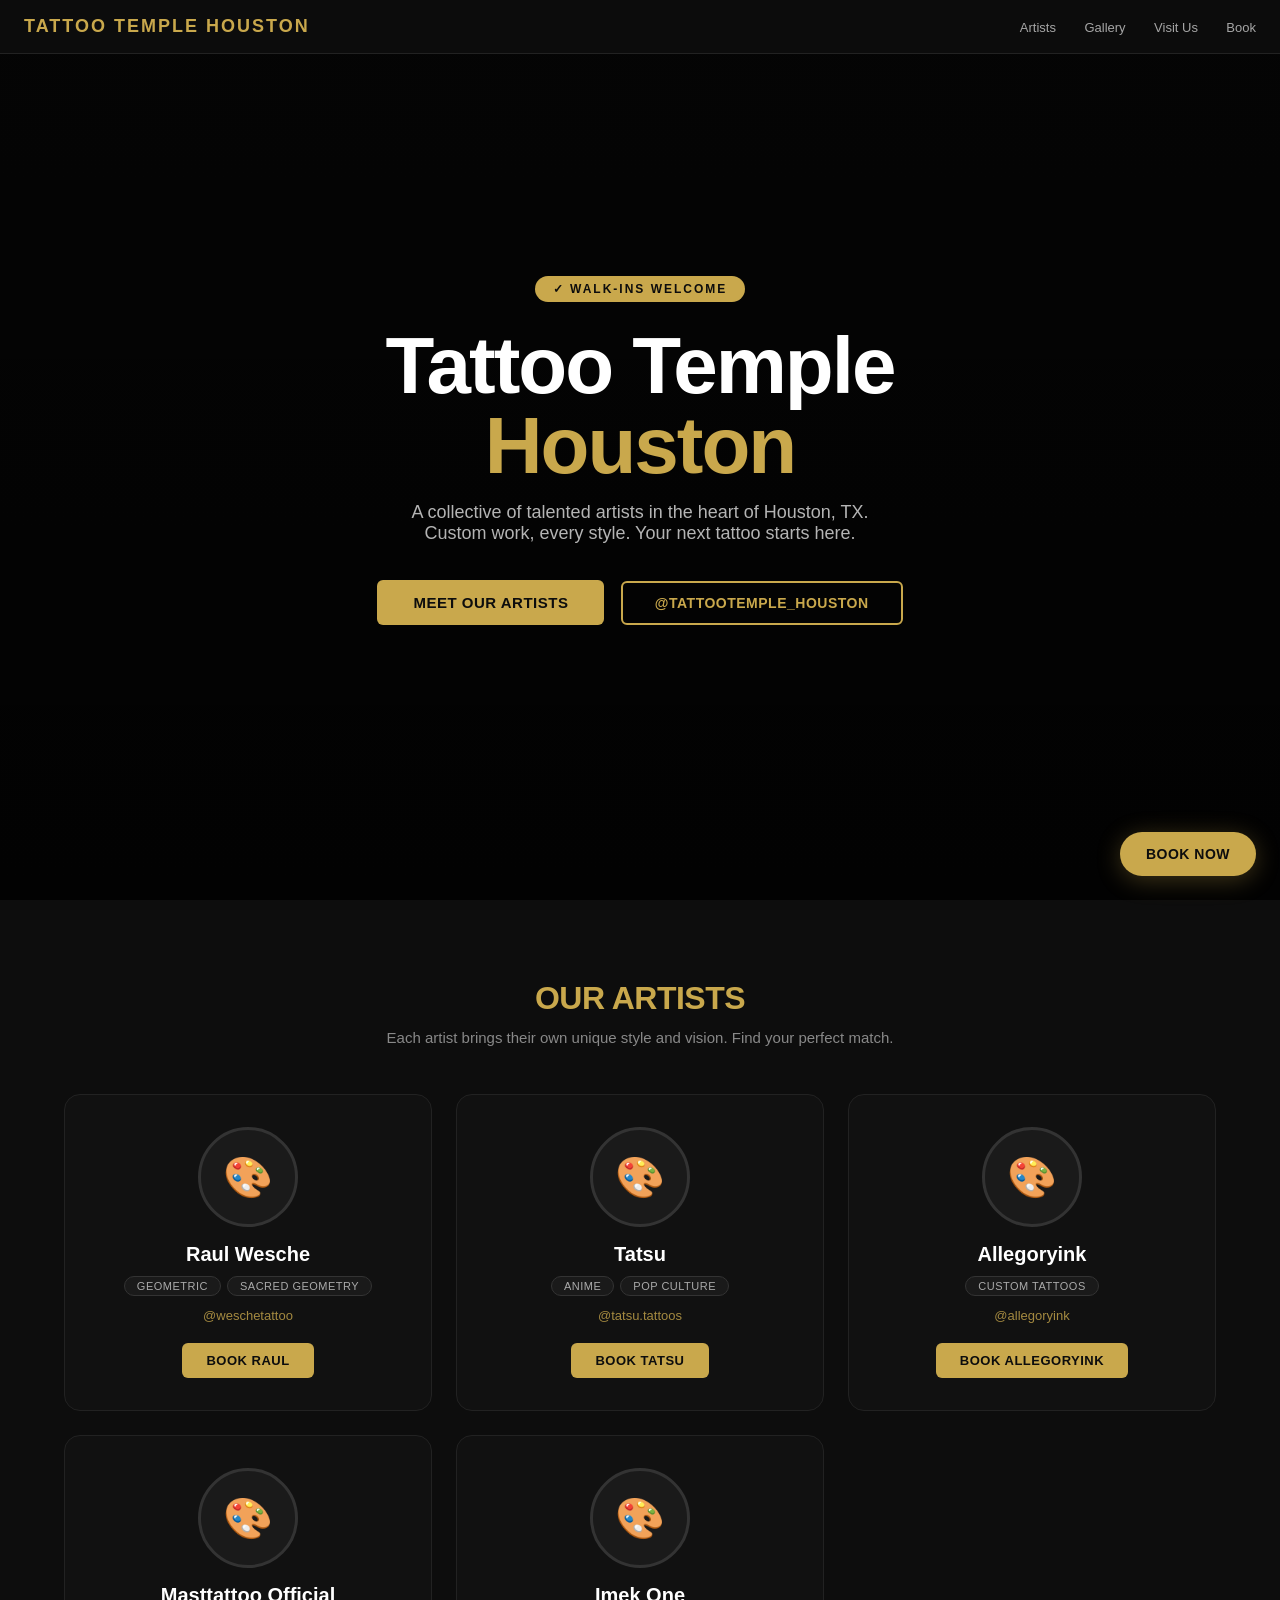
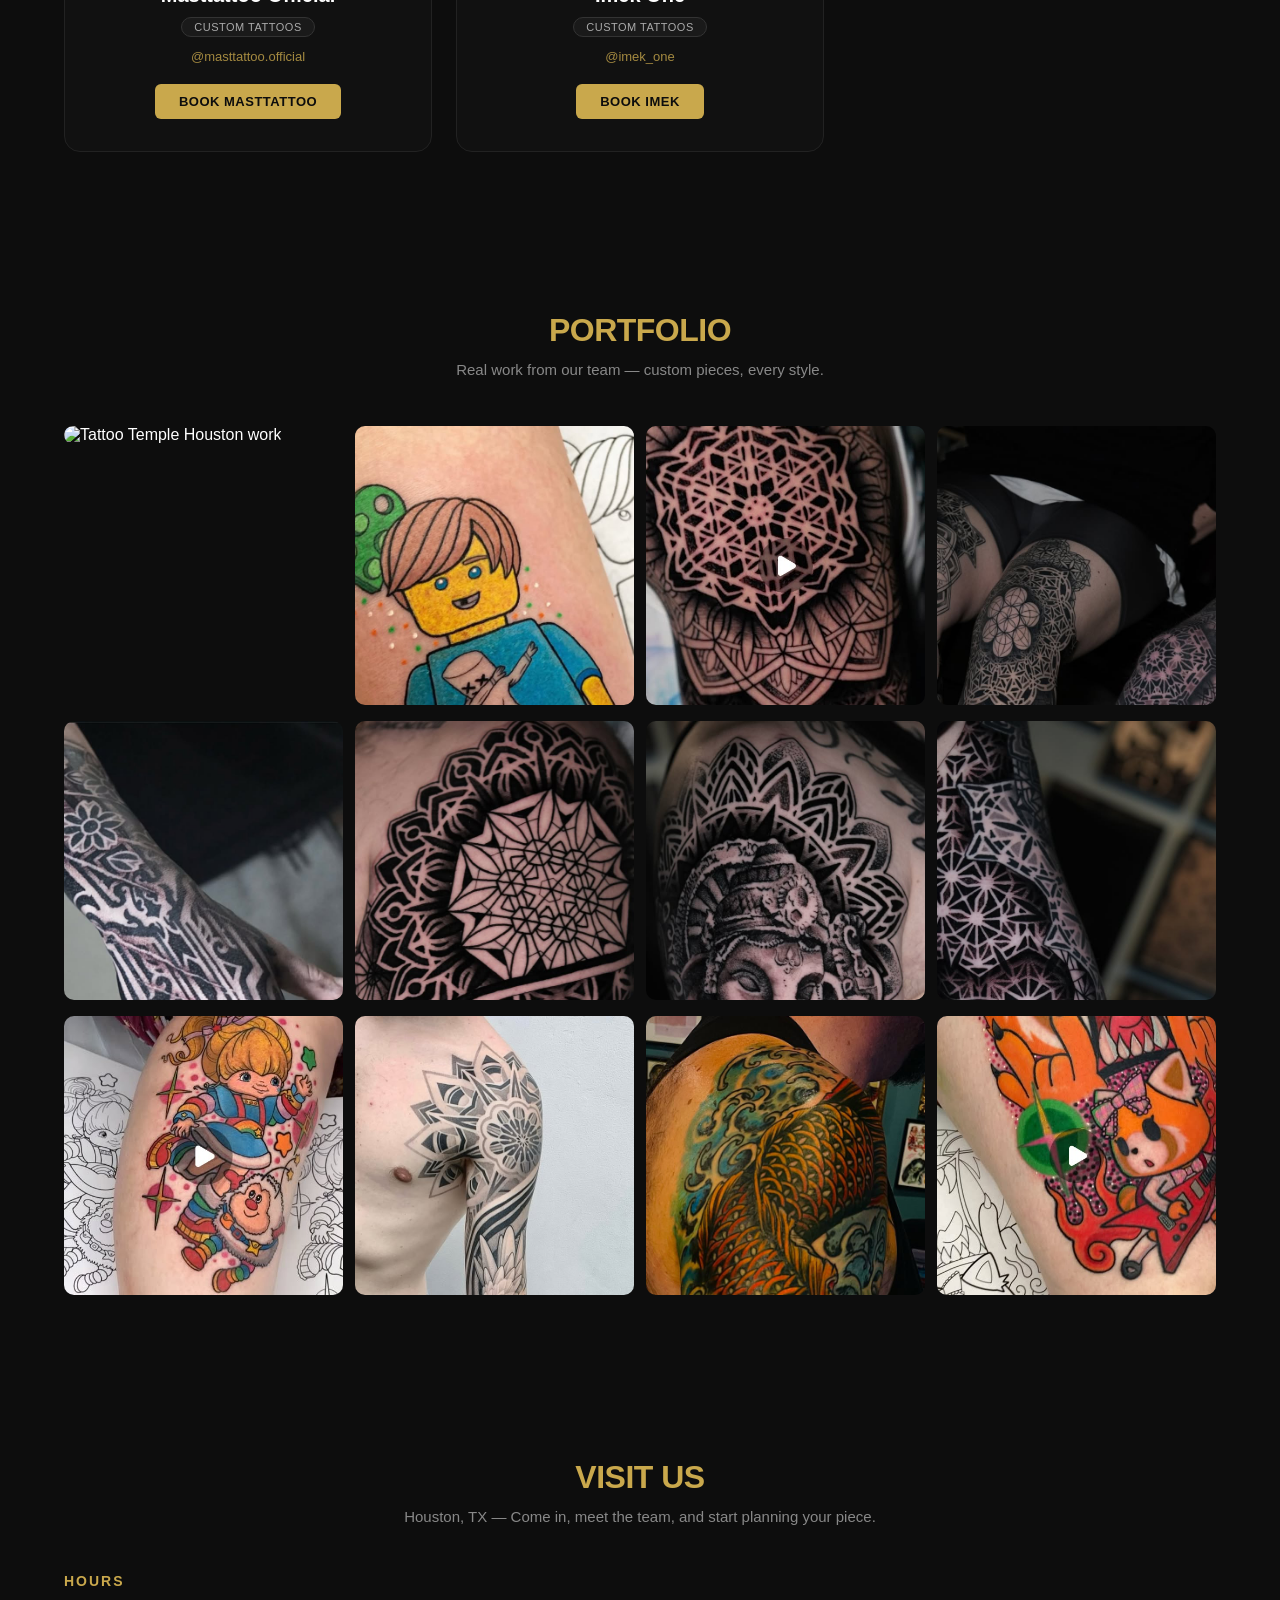
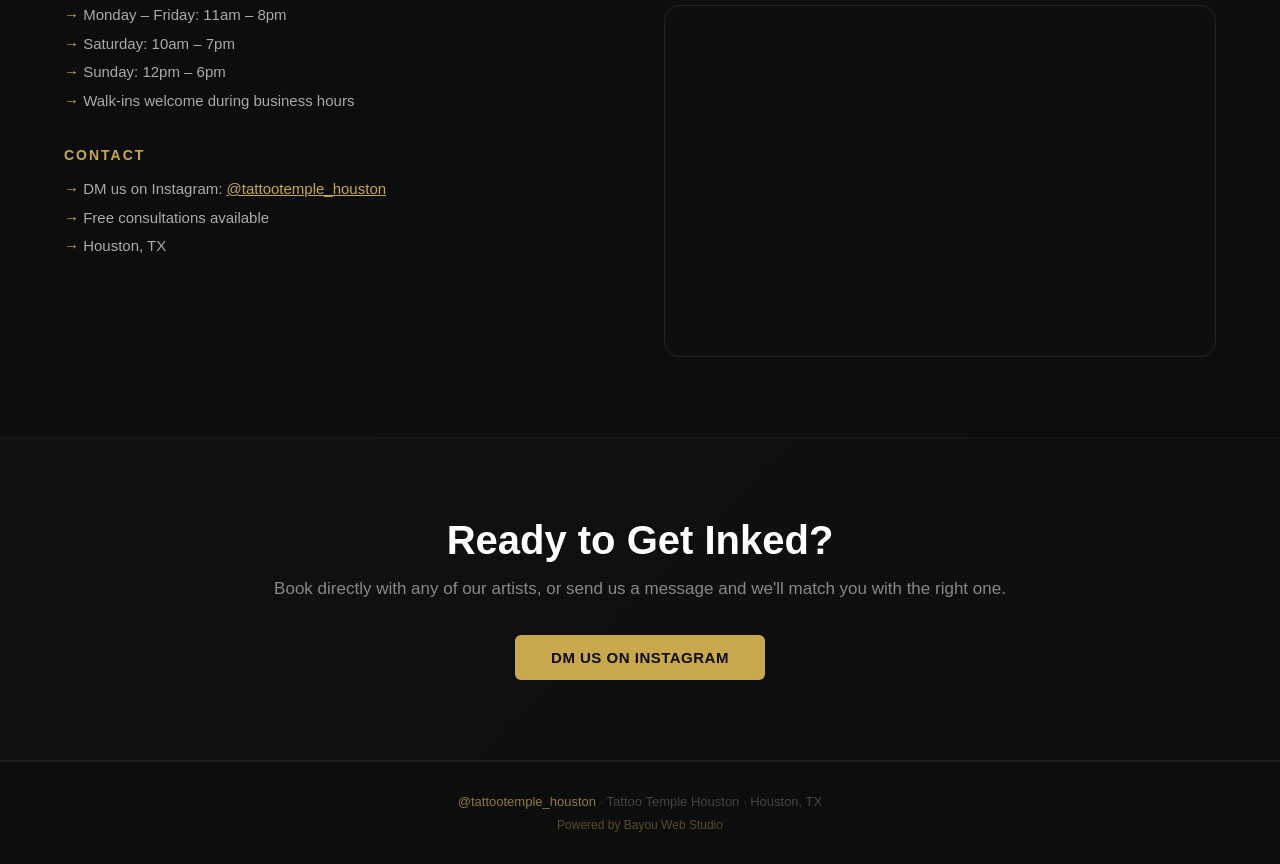
==== commit cfc29b33: "Fix image paths: use relative paths instead of broken CDN URLs" ====
--- a/index.html
+++ b/index.html
@@ -6,12 +6,12 @@
 <meta name="description" content="Tattoo Temple Houston — Professional tattoo shop in Houston, TX. Multiple artists, custom work, walk-ins welcome.">
 <meta property="og:title" content="Tattoo Temple Houston | Tattoo Shop">
 <meta property="og:description" content="Professional tattoo shop in Houston, TX. Multiple artists, custom work. Walk-ins welcome.">
-<meta property="og:image" content="https://raw.githubusercontent.com/BayouWebStudio/bayouwebstudio.github.io/main/tattootemplehouston/img/photo_00.jpg">
+<meta property="og:image" content="./img/photo_00.jpg">
 <title>Tattoo Temple Houston | Tattoo Shop</title>
 <link rel="canonical" href="https://bayouwebstudio.com/tattootemplehouston/">
 <script type="application/ld+json">{
   "@context":"https://schema.org","@type":"TattooParlor",
-  "name":"Tattoo Temple Houston","image":"https://raw.githubusercontent.com/BayouWebStudio/bayouwebstudio.github.io/main/tattootemplehouston/img/photo_00.jpg",
+  "name":"Tattoo Temple Houston","image":"./img/photo_00.jpg",
   "address":{"@type":"PostalAddress","addressLocality":"Houston","addressRegion":"TX","addressCountry":"US"},
   "url":"https://bayouwebstudio.com/tattootemplehouston/",
   "sameAs":["https://www.instagram.com/tattootemple_houston/"]
@@ -23,7 +23,7 @@
 nav .logo{color:#c9a84c;font-weight:900;font-size:18px;letter-spacing:2px;text-transform:uppercase}
 nav a{color:#ccc;text-decoration:none;font-size:13px;margin-left:24px;opacity:.8;transition:.2s}
 nav a:hover{color:#c9a84c;opacity:1}
-.hero{height:100vh;background:linear-gradient(rgba(0,0,0,.65),rgba(0,0,0,.85)),url('https://raw.githubusercontent.com/BayouWebStudio/bayouwebstudio.github.io/main/tattootemplehouston/img/photo_00.jpg') center/cover;display:flex;align-items:center;justify-content:center;text-align:center;padding:0 24px;position:relative}
+.hero{height:100vh;background:linear-gradient(rgba(0,0,0,.65),rgba(0,0,0,.85)),url('./img/photo_00.jpg') center/cover;display:flex;align-items:center;justify-content:center;text-align:center;padding:0 24px;position:relative}
 .hero-badge{background:#c9a84c;color:#0d0d0d;padding:6px 18px;border-radius:50px;font-size:12px;font-weight:700;letter-spacing:2px;text-transform:uppercase;margin-bottom:24px;display:inline-block}
 .hero h1{font-size:clamp(40px,7vw,80px);font-weight:900;letter-spacing:-2px;line-height:1;margin-bottom:16px}
 .hero h1 span{color:#c9a84c}
@@ -136,18 +136,18 @@
   <h2 class="section-title">Portfolio</h2>
   <p class="section-sub">Real work from our team — custom pieces, every style.</p>
   <div class="gallery-grid">
-<div class="gallery-item"><img src="https://raw.githubusercontent.com/BayouWebStudio/bayouwebstudio.github.io/main/tattootemplehouston/img/photo_00.jpg" alt="Tattoo Temple Houston work" loading="lazy"></div>
-<div class="gallery-item"><img src="https://raw.githubusercontent.com/BayouWebStudio/bayouwebstudio.github.io/main/tattootemplehouston/img/photo_01.jpg" alt="Tattoo Temple Houston work" loading="lazy"></div>
-<div class="gallery-item"><img src="https://raw.githubusercontent.com/BayouWebStudio/bayouwebstudio.github.io/main/tattootemplehouston/img/photo_02.jpg" alt="Tattoo Temple Houston work" loading="lazy"></div>
-<div class="gallery-item"><img src="https://raw.githubusercontent.com/BayouWebStudio/bayouwebstudio.github.io/main/tattootemplehouston/img/photo_03.jpg" alt="Tattoo Temple Houston work" loading="lazy"></div>
-<div class="gallery-item"><img src="https://raw.githubusercontent.com/BayouWebStudio/bayouwebstudio.github.io/main/tattootemplehouston/img/photo_04.jpg" alt="Tattoo Temple Houston work" loading="lazy"></div>
-<div class="gallery-item"><img src="https://raw.githubusercontent.com/BayouWebStudio/bayouwebstudio.github.io/main/tattootemplehouston/img/photo_05.jpg" alt="Tattoo Temple Houston work" loading="lazy"></div>
-<div class="gallery-item"><img src="https://raw.githubusercontent.com/BayouWebStudio/bayouwebstudio.github.io/main/tattootemplehouston/img/photo_06.jpg" alt="Tattoo Temple Houston work" loading="lazy"></div>
-<div class="gallery-item"><img src="https://raw.githubusercontent.com/BayouWebStudio/bayouwebstudio.github.io/main/tattootemplehouston/img/photo_07.jpg" alt="Tattoo Temple Houston work" loading="lazy"></div>
-<div class="gallery-item"><img src="https://raw.githubusercontent.com/BayouWebStudio/bayouwebstudio.github.io/main/tattootemplehouston/img/photo_08.jpg" alt="Tattoo Temple Houston work" loading="lazy"></div>
-<div class="gallery-item"><img src="https://raw.githubusercontent.com/BayouWebStudio/bayouwebstudio.github.io/main/tattootemplehouston/img/photo_09.jpg" alt="Tattoo Temple Houston work" loading="lazy"></div>
-<div class="gallery-item"><img src="https://raw.githubusercontent.com/BayouWebStudio/bayouwebstudio.github.io/main/tattootemplehouston/img/photo_10.jpg" alt="Tattoo Temple Houston work" loading="lazy"></div>
-<div class="gallery-item"><img src="https://raw.githubusercontent.com/BayouWebStudio/bayouwebstudio.github.io/main/tattootemplehouston/img/photo_11.jpg" alt="Tattoo Temple Houston work" loading="lazy"></div>
+<div class="gallery-item"><img src="./img/photo_00.jpg" alt="Tattoo Temple Houston work" loading="lazy"></div>
+<div class="gallery-item"><img src="./img/photo_01.jpg" alt="Tattoo Temple Houston work" loading="lazy"></div>
+<div class="gallery-item"><img src="./img/photo_02.jpg" alt="Tattoo Temple Houston work" loading="lazy"></div>
+<div class="gallery-item"><img src="./img/photo_03.jpg" alt="Tattoo Temple Houston work" loading="lazy"></div>
+<div class="gallery-item"><img src="./img/photo_04.jpg" alt="Tattoo Temple Houston work" loading="lazy"></div>
+<div class="gallery-item"><img src="./img/photo_05.jpg" alt="Tattoo Temple Houston work" loading="lazy"></div>
+<div class="gallery-item"><img src="./img/photo_06.jpg" alt="Tattoo Temple Houston work" loading="lazy"></div>
+<div class="gallery-item"><img src="./img/photo_07.jpg" alt="Tattoo Temple Houston work" loading="lazy"></div>
+<div class="gallery-item"><img src="./img/photo_08.jpg" alt="Tattoo Temple Houston work" loading="lazy"></div>
+<div class="gallery-item"><img src="./img/photo_09.jpg" alt="Tattoo Temple Houston work" loading="lazy"></div>
+<div class="gallery-item"><img src="./img/photo_10.jpg" alt="Tattoo Temple Houston work" loading="lazy"></div>
+<div class="gallery-item"><img src="./img/photo_11.jpg" alt="Tattoo Temple Houston work" loading="lazy"></div>
   </div>
 </section>
 
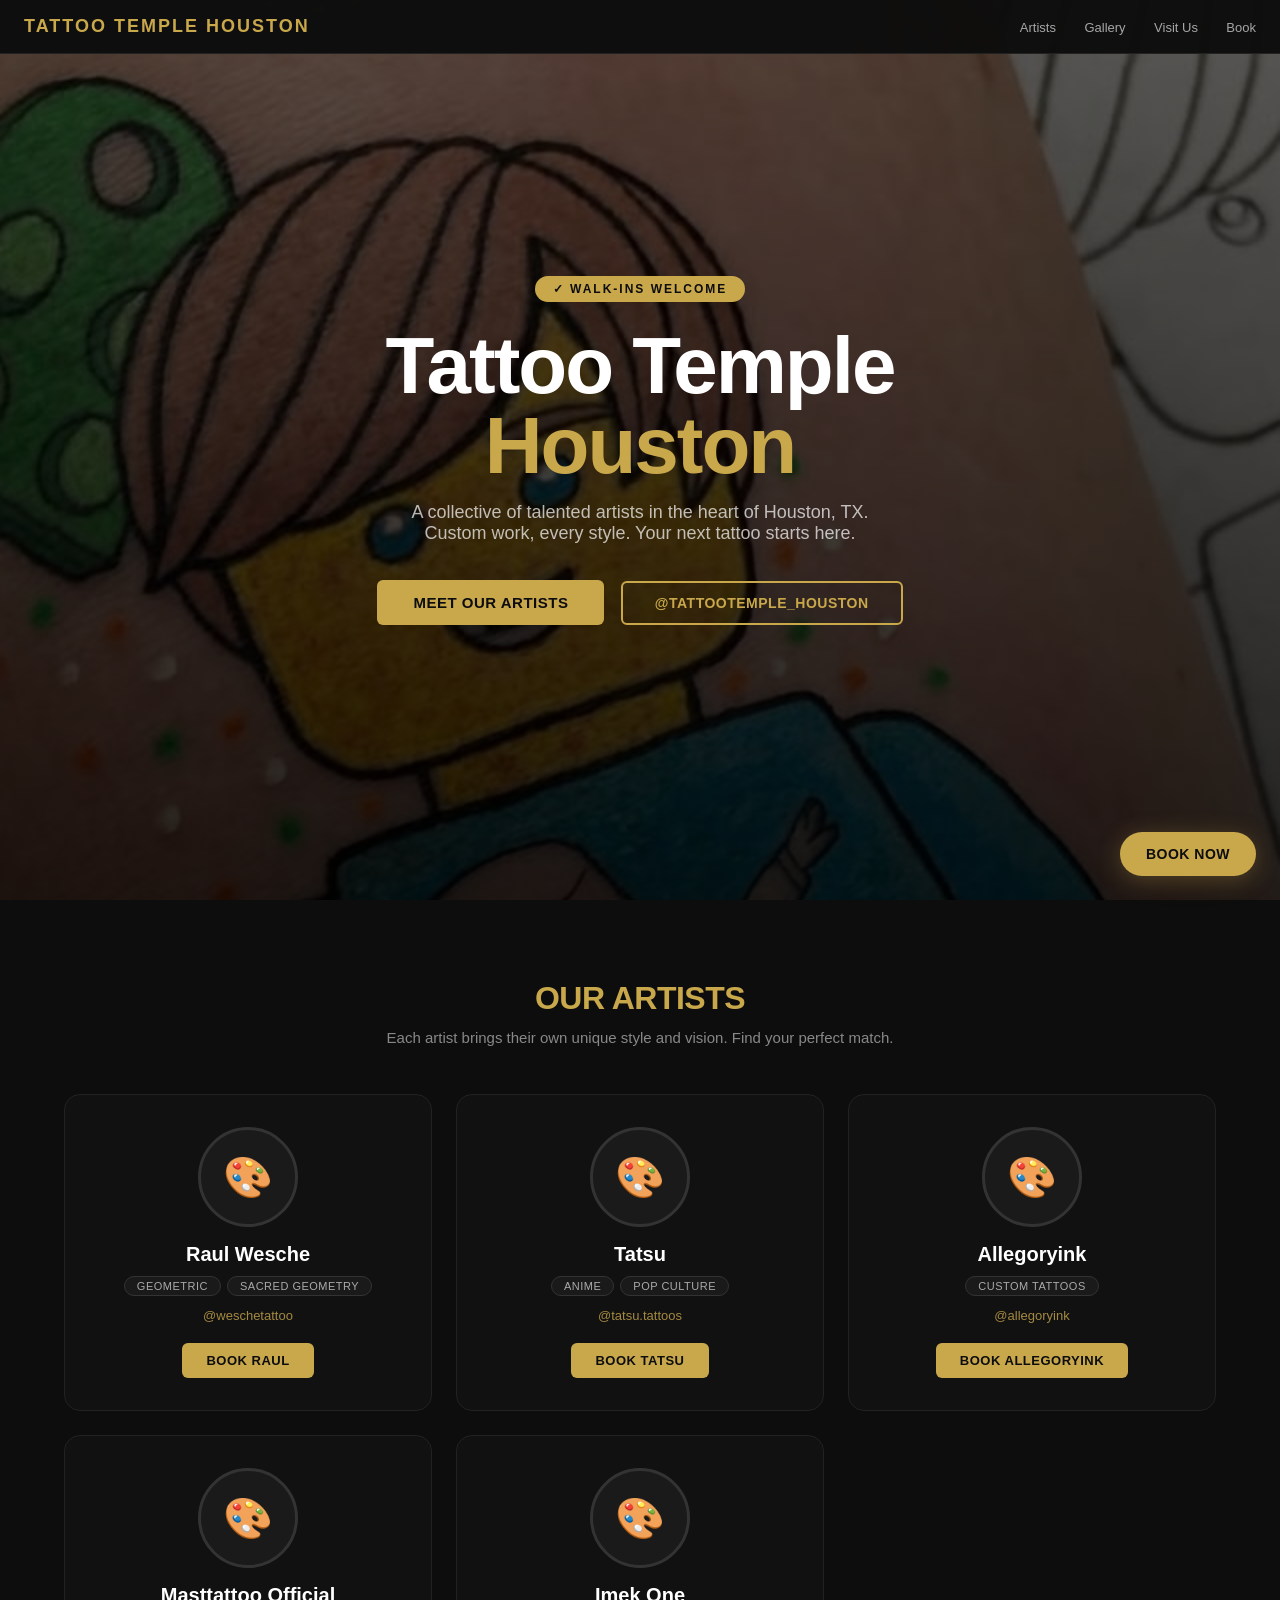
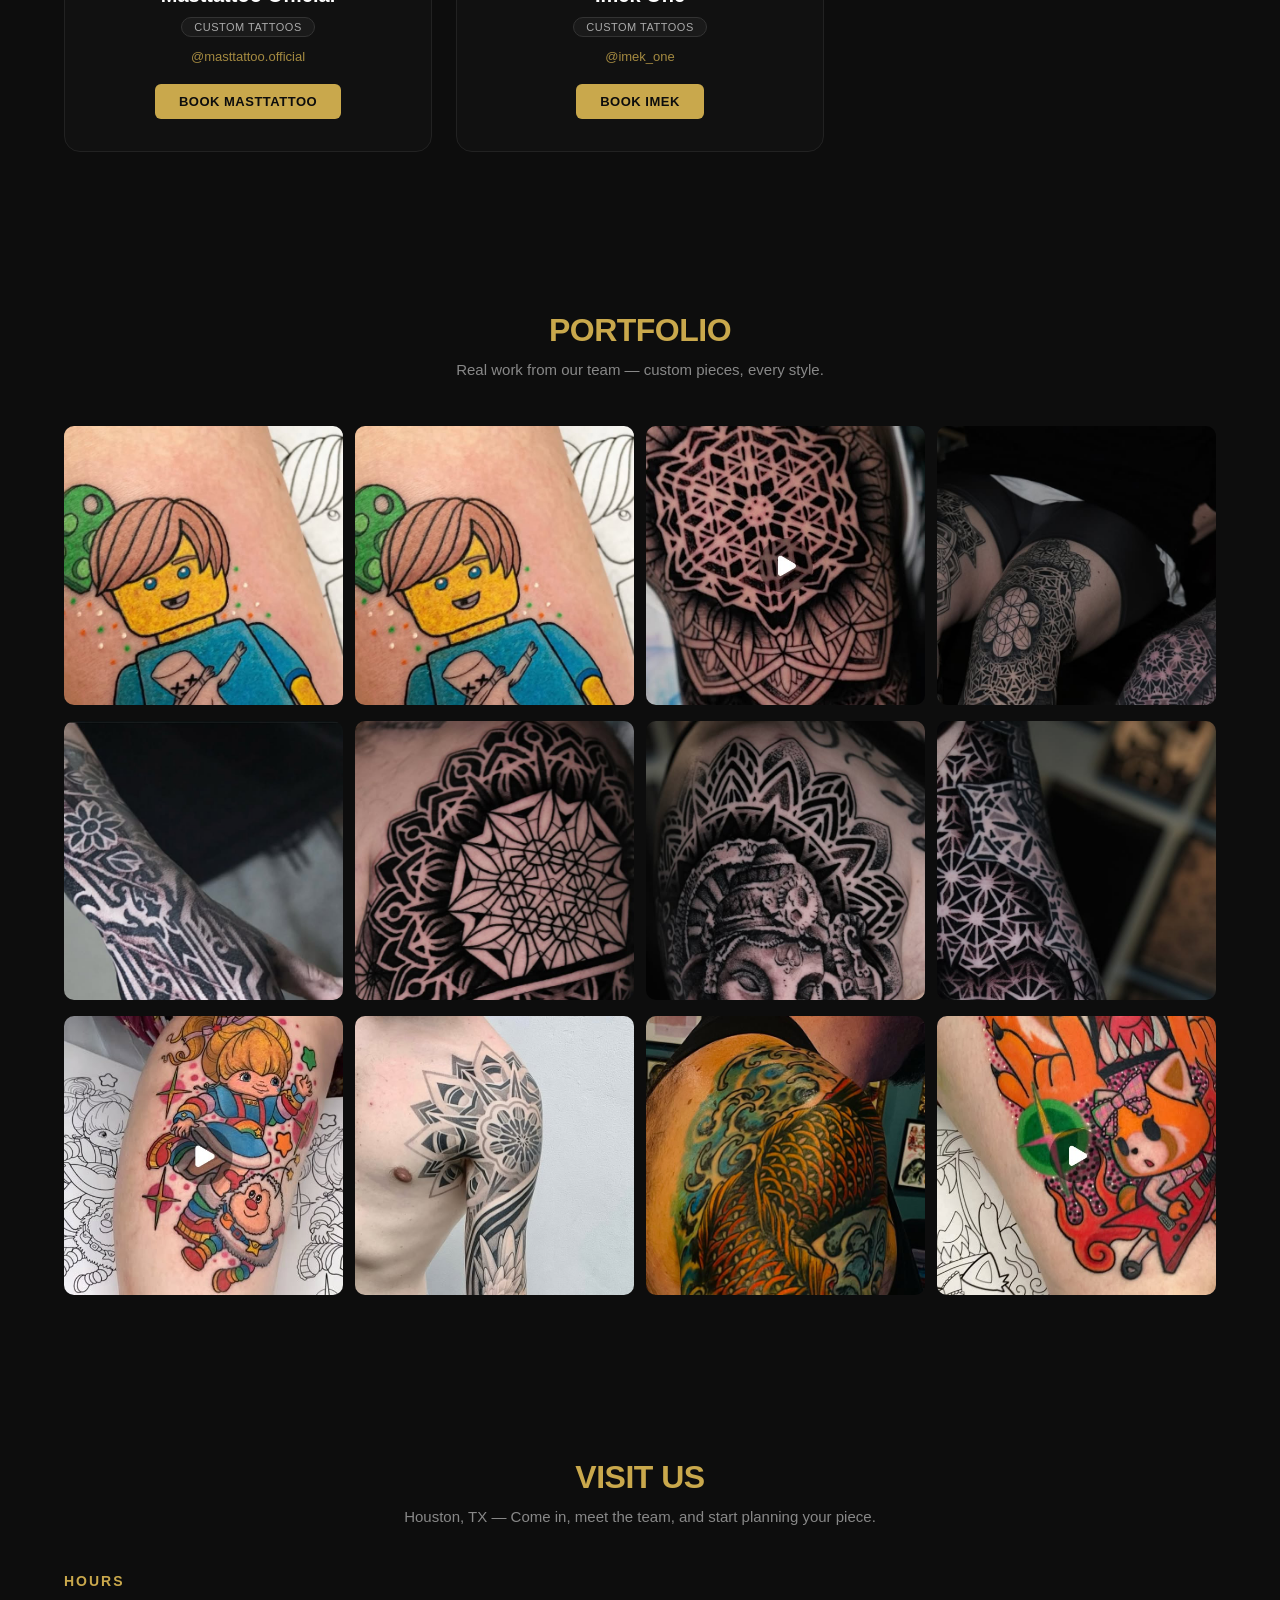
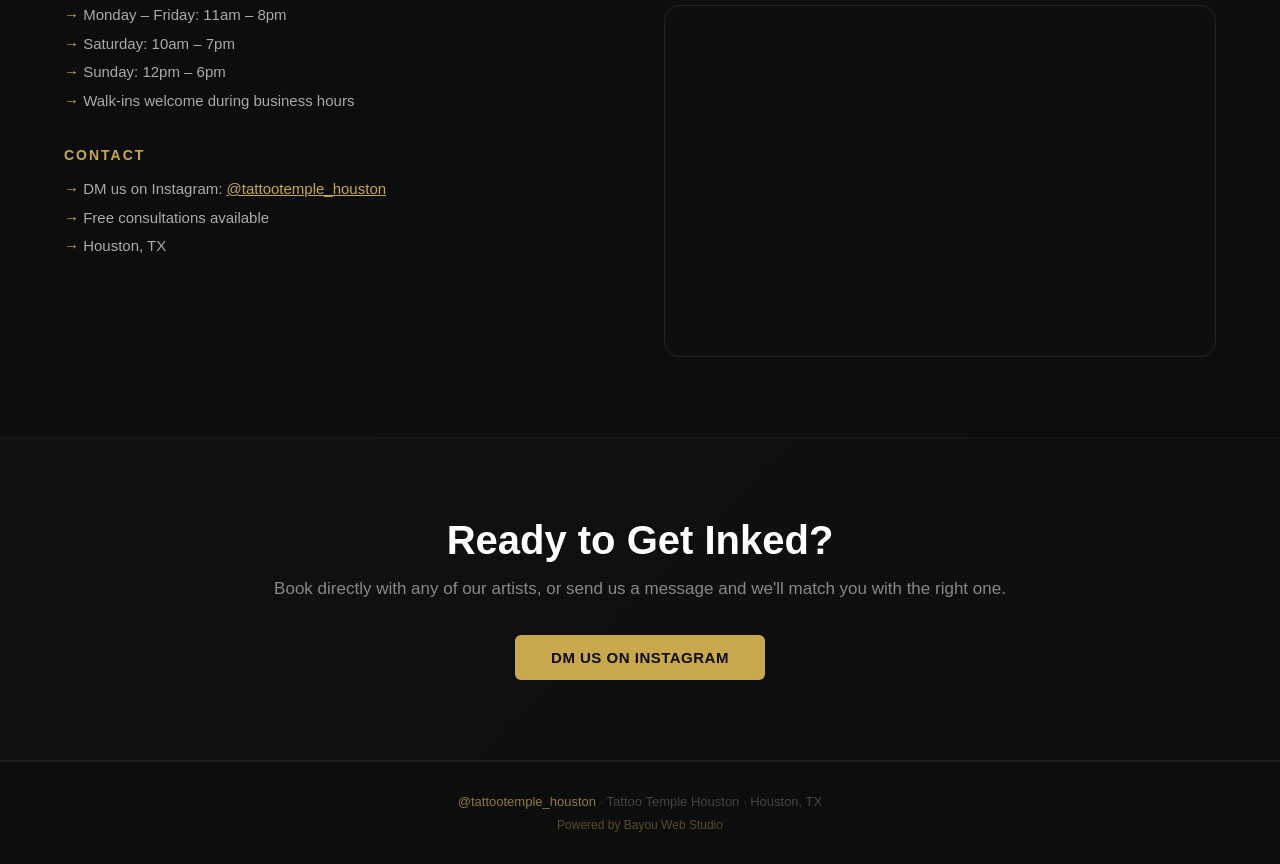
==== commit b3bebd6a: "Fix: photo_00.jpg -> photo_01.jpg (file starts at 01)" ====
--- a/index.html
+++ b/index.html
@@ -6,12 +6,12 @@
 <meta name="description" content="Tattoo Temple Houston — Professional tattoo shop in Houston, TX. Multiple artists, custom work, walk-ins welcome.">
 <meta property="og:title" content="Tattoo Temple Houston | Tattoo Shop">
 <meta property="og:description" content="Professional tattoo shop in Houston, TX. Multiple artists, custom work. Walk-ins welcome.">
-<meta property="og:image" content="./img/photo_00.jpg">
+<meta property="og:image" content="./img/photo_01.jpg">
 <title>Tattoo Temple Houston | Tattoo Shop</title>
 <link rel="canonical" href="https://bayouwebstudio.com/tattootemplehouston/">
 <script type="application/ld+json">{
   "@context":"https://schema.org","@type":"TattooParlor",
-  "name":"Tattoo Temple Houston","image":"./img/photo_00.jpg",
+  "name":"Tattoo Temple Houston","image":"./img/photo_01.jpg",
   "address":{"@type":"PostalAddress","addressLocality":"Houston","addressRegion":"TX","addressCountry":"US"},
   "url":"https://bayouwebstudio.com/tattootemplehouston/",
   "sameAs":["https://www.instagram.com/tattootemple_houston/"]
@@ -23,7 +23,7 @@
 nav .logo{color:#c9a84c;font-weight:900;font-size:18px;letter-spacing:2px;text-transform:uppercase}
 nav a{color:#ccc;text-decoration:none;font-size:13px;margin-left:24px;opacity:.8;transition:.2s}
 nav a:hover{color:#c9a84c;opacity:1}
-.hero{height:100vh;background:linear-gradient(rgba(0,0,0,.65),rgba(0,0,0,.85)),url('./img/photo_00.jpg') center/cover;display:flex;align-items:center;justify-content:center;text-align:center;padding:0 24px;position:relative}
+.hero{height:100vh;background:linear-gradient(rgba(0,0,0,.65),rgba(0,0,0,.85)),url('./img/photo_01.jpg') center/cover;display:flex;align-items:center;justify-content:center;text-align:center;padding:0 24px;position:relative}
 .hero-badge{background:#c9a84c;color:#0d0d0d;padding:6px 18px;border-radius:50px;font-size:12px;font-weight:700;letter-spacing:2px;text-transform:uppercase;margin-bottom:24px;display:inline-block}
 .hero h1{font-size:clamp(40px,7vw,80px);font-weight:900;letter-spacing:-2px;line-height:1;margin-bottom:16px}
 .hero h1 span{color:#c9a84c}
@@ -136,7 +136,7 @@
   <h2 class="section-title">Portfolio</h2>
   <p class="section-sub">Real work from our team — custom pieces, every style.</p>
   <div class="gallery-grid">
-<div class="gallery-item"><img src="./img/photo_00.jpg" alt="Tattoo Temple Houston work" loading="lazy"></div>
+<div class="gallery-item"><img src="./img/photo_01.jpg" alt="Tattoo Temple Houston work" loading="lazy"></div>
 <div class="gallery-item"><img src="./img/photo_01.jpg" alt="Tattoo Temple Houston work" loading="lazy"></div>
 <div class="gallery-item"><img src="./img/photo_02.jpg" alt="Tattoo Temple Houston work" loading="lazy"></div>
 <div class="gallery-item"><img src="./img/photo_03.jpg" alt="Tattoo Temple Houston work" loading="lazy"></div>
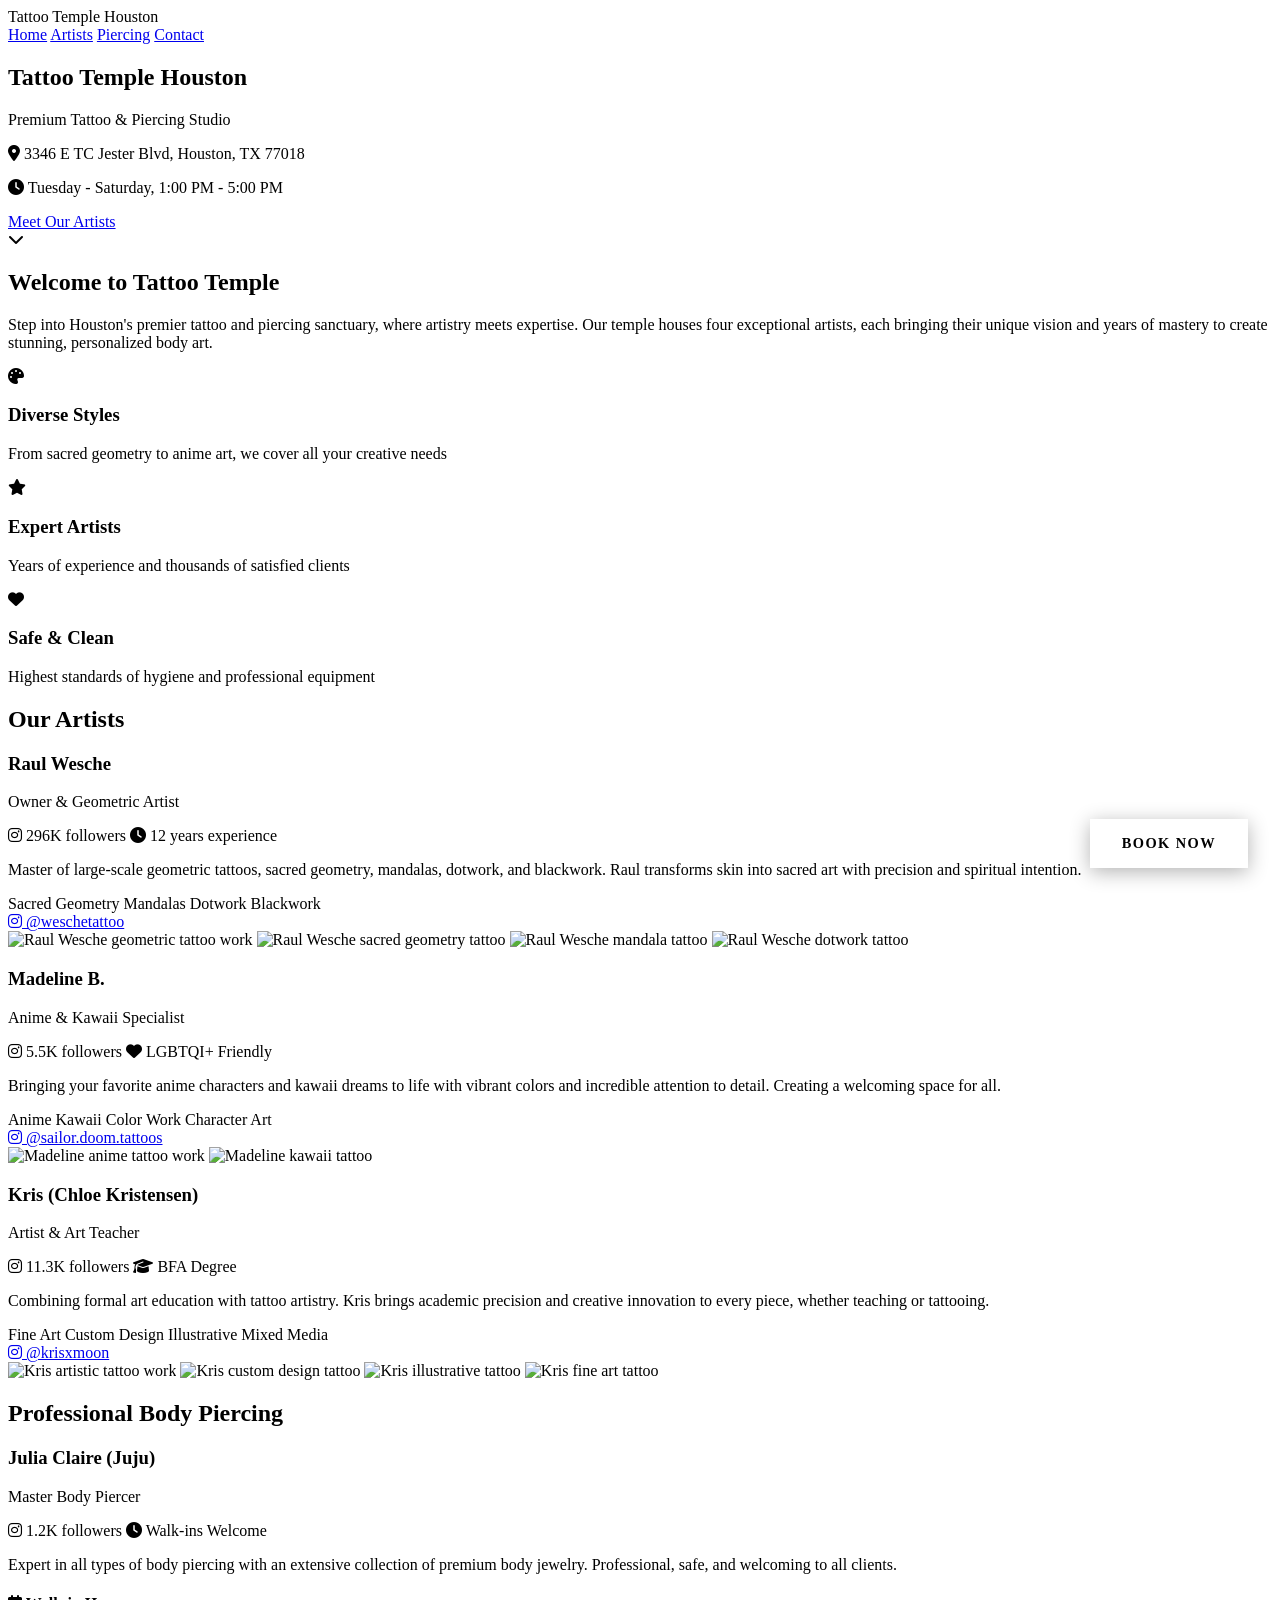
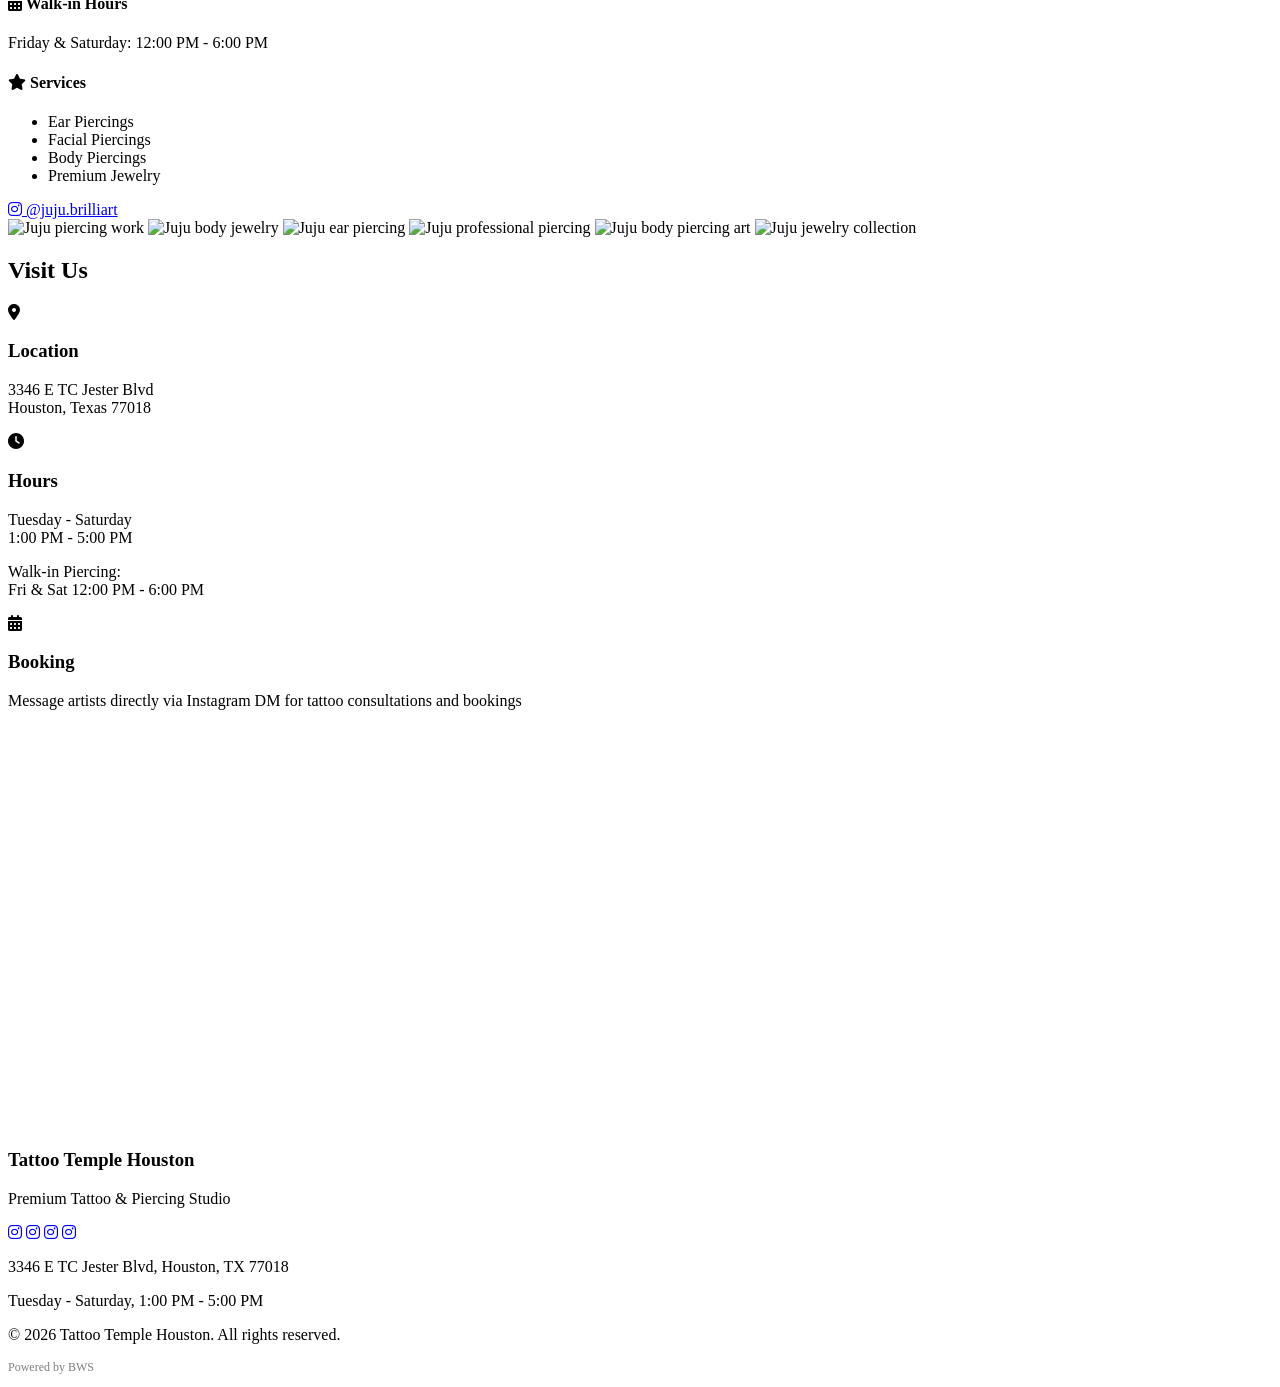
==== commit f4423798: "Replace with premium Tattoo Temple site" ====
--- a/index.html
+++ b/index.html
@@ -1,201 +1,373 @@
 <!DOCTYPE html>
 <html lang="en">
 <head>
-<meta charset="UTF-8">
-<meta name="viewport" content="width=device-width, initial-scale=1.0">
-<meta name="description" content="Tattoo Temple Houston — Professional tattoo shop in Houston, TX. Multiple artists, custom work, walk-ins welcome.">
-<meta property="og:title" content="Tattoo Temple Houston | Tattoo Shop">
-<meta property="og:description" content="Professional tattoo shop in Houston, TX. Multiple artists, custom work. Walk-ins welcome.">
-<meta property="og:image" content="./img/photo_01.jpg">
-<title>Tattoo Temple Houston | Tattoo Shop</title>
-<link rel="canonical" href="https://bayouwebstudio.com/tattootemplehouston/">
-<script type="application/ld+json">{
-  "@context":"https://schema.org","@type":"TattooParlor",
-  "name":"Tattoo Temple Houston","image":"./img/photo_01.jpg",
-  "address":{"@type":"PostalAddress","addressLocality":"Houston","addressRegion":"TX","addressCountry":"US"},
-  "url":"https://bayouwebstudio.com/tattootemplehouston/",
-  "sameAs":["https://www.instagram.com/tattootemple_houston/"]
-}</script>
-<style>
-*{margin:0;padding:0;box-sizing:border-box}
-body{font-family:-apple-system,BlinkMacSystemFont,'Segoe UI',sans-serif;background:#0d0d0d;color:#fff}
-nav{position:fixed;top:0;width:100%;background:rgba(13,13,13,.96);padding:16px 24px;z-index:100;display:flex;justify-content:space-between;align-items:center;border-bottom:1px solid #222}
-nav .logo{color:#c9a84c;font-weight:900;font-size:18px;letter-spacing:2px;text-transform:uppercase}
-nav a{color:#ccc;text-decoration:none;font-size:13px;margin-left:24px;opacity:.8;transition:.2s}
-nav a:hover{color:#c9a84c;opacity:1}
-.hero{height:100vh;background:linear-gradient(rgba(0,0,0,.65),rgba(0,0,0,.85)),url('./img/photo_01.jpg') center/cover;display:flex;align-items:center;justify-content:center;text-align:center;padding:0 24px;position:relative}
-.hero-badge{background:#c9a84c;color:#0d0d0d;padding:6px 18px;border-radius:50px;font-size:12px;font-weight:700;letter-spacing:2px;text-transform:uppercase;margin-bottom:24px;display:inline-block}
-.hero h1{font-size:clamp(40px,7vw,80px);font-weight:900;letter-spacing:-2px;line-height:1;margin-bottom:16px}
-.hero h1 span{color:#c9a84c}
-.hero p{font-size:18px;opacity:.7;margin-bottom:36px;max-width:500px;margin-left:auto;margin-right:auto}
-.btn{background:#c9a84c;color:#0d0d0d;padding:14px 36px;border-radius:6px;text-decoration:none;font-weight:800;font-size:15px;display:inline-block;transition:.2s;letter-spacing:.5px;text-transform:uppercase}
-.btn:hover{opacity:.85;transform:translateY(-2px)}
-.btn-outline{background:transparent;color:#c9a84c;border:2px solid #c9a84c;padding:12px 32px;border-radius:6px;text-decoration:none;font-weight:700;font-size:14px;display:inline-block;transition:.2s;letter-spacing:.5px;text-transform:uppercase;margin-left:12px}
-.btn-outline:hover{background:#c9a84c;color:#0d0d0d}
-section{padding:80px 24px;max-width:1200px;margin:0 auto}
-.section-title{font-size:32px;font-weight:900;color:#c9a84c;margin-bottom:12px;text-align:center;letter-spacing:-0.5px;text-transform:uppercase}
-.section-sub{text-align:center;color:#888;margin-bottom:48px;font-size:15px}
-.artists-grid{display:grid;grid-template-columns:repeat(auto-fill,minmax(280px,1fr));gap:24px}
-@media(max-width:600px){nav a{display:none}}
-.artist-card{background:#111;border:1px solid #222;border-radius:16px;padding:32px 24px;text-align:center;transition:.3s}
-.artist-card:hover{border-color:#c9a84c;transform:translateY(-4px)}
-.artist-photo{width:100px;height:100px;border-radius:50%;object-fit:cover;border:3px solid #c9a84c;margin:0 auto 16px;display:block}
-.artist-photo-placeholder{width:100px;height:100px;border-radius:50%;background:#1a1a1a;border:3px solid #333;margin:0 auto 16px;display:flex;align-items:center;justify-content:center;font-size:40px}
-.artist-name{font-size:20px;font-weight:800;margin-bottom:10px}
-.style-tags{display:flex;flex-wrap:wrap;gap:6px;justify-content:center;margin-bottom:12px}
-.style-tag{background:#1a1a1a;border:1px solid #333;color:#aaa;padding:3px 12px;border-radius:50px;font-size:11px;text-transform:uppercase;letter-spacing:.5px}
-.artist-ig{color:#c9a84c;font-size:13px;text-decoration:none;display:block;margin-bottom:16px;opacity:.8}
-.artist-ig:hover{opacity:1}
-.artist-btn{padding:10px 24px;font-size:13px;margin-top:4px}
-.gallery-grid{display:grid;grid-template-columns:repeat(auto-fill,minmax(260px,1fr));gap:12px}
-.gallery-item img{width:100%;aspect-ratio:1;object-fit:cover;border-radius:10px;transition:.3s}
-.gallery-item img:hover{transform:scale(1.03);opacity:.9}
-.shop-info-grid{display:grid;grid-template-columns:1fr 1fr;gap:48px;align-items:start}
-@media(max-width:700px){.shop-info-grid{grid-template-columns:1fr}}
-.info-block h3{color:#c9a84c;font-size:14px;font-weight:700;letter-spacing:2px;text-transform:uppercase;margin-bottom:12px}
-.info-block p,.info-block li{color:#aaa;line-height:1.9;font-size:15px}
-.info-block ul{list-style:none;padding:0}
-.info-block li::before{content:"→ ";color:#c9a84c}
-.cta-section{text-align:center;padding:80px 24px;background:linear-gradient(135deg,#111 0%,#0d0d0d 100%);border-top:1px solid #1a1a1a;border-bottom:1px solid #1a1a1a}
-.cta-section h2{font-size:40px;font-weight:900;margin-bottom:16px}
-.cta-section p{color:#888;font-size:17px;margin-bottom:36px}
-.map-wrap{border-radius:16px;overflow:hidden;border:1px solid #222;margin-top:32px}
-.map-wrap iframe{width:100%;height:350px;border:0;display:block;filter:grayscale(80%) invert(90%) contrast(90%)}
-.float-btn{position:fixed;bottom:24px;right:24px;background:#c9a84c;color:#0d0d0d;padding:14px 26px;border-radius:50px;text-decoration:none;font-weight:800;font-size:14px;box-shadow:0 4px 24px rgba(201,168,76,.3);z-index:999;transition:.2s;text-transform:uppercase;letter-spacing:.5px}
-.float-btn:hover{transform:translateY(-3px);box-shadow:0 8px 32px rgba(201,168,76,.4)}
-footer{padding:32px 24px;text-align:center;border-top:1px solid #1a1a1a;color:#444;font-size:13px}
-footer a{color:#c9a84c;text-decoration:none;opacity:.7}
-footer a:hover{opacity:1}
-</style>
+    <meta charset="UTF-8">
+    <meta name="viewport" content="width=device-width, initial-scale=1.0">
+    <title>Tattoo Temple Houston - Premium Tattoo & Piercing Studio</title>
+    <meta name="description" content="Tattoo Temple Houston - Premium tattoo and piercing studio featuring geometric tattoos, anime art, and professional body piercing. Located on TC Jester Blvd.">
+    
+    <!-- Open Graph tags -->
+    <meta property="og:title" content="Tattoo Temple Houston - Premium Tattoo & Piercing Studio">
+    <meta property="og:description" content="Tattoo Temple Houston - Premium tattoo and piercing studio featuring geometric tattoos, anime art, and professional body piercing. Located on TC Jester Blvd.">
+    <meta property="og:image" content="https://houstontattootemple.com/images/raul_1.jpg">
+    <meta property="og:url" content="https://houstontattootemple.com">
+    <meta property="og:type" content="business.business">
+    
+    <!-- Twitter Card tags -->
+    <meta name="twitter:card" content="summary_large_image">
+    <meta name="twitter:title" content="Tattoo Temple Houston - Premium Tattoo & Piercing Studio">
+    <meta name="twitter:description" content="Tattoo Temple Houston - Premium tattoo and piercing studio featuring geometric tattoos, anime art, and professional body piercing. Located on TC Jester Blvd.">
+    <meta name="twitter:image" content="https://houstontattootemple.com/images/raul_1.jpg">
+    
+    <!-- JSON-LD Schema Markup -->
+    <script type="application/ld+json">
+    {
+      "@context": "https://schema.org",
+      "@type": "TattooParlor",
+      "name": "Tattoo Temple Houston",
+      "description": "Premium tattoo and piercing studio featuring geometric tattoos, anime art, and professional body piercing",
+      "url": "https://houstontattootemple.com",
+      "image": "https://houstontattootemple.com/images/raul_1.jpg",
+      "address": {
+        "@type": "PostalAddress",
+        "streetAddress": "3346 E TC Jester Blvd",
+        "addressLocality": "Houston",
+        "addressRegion": "TX",
+        "postalCode": "77018",
+        "addressCountry": "US"
+      },
+      "openingHours": "Tu-Sa 13:00-17:00",
+      "sameAs": [
+        "https://instagram.com/weschetattoo",
+        "https://instagram.com/sailor.doom.tattoos",
+        "https://instagram.com/krisxmoon",
+        "https://instagram.com/juju.brilliart"
+      ]
+    }
+    </script>
+    
+    <!-- Google Fonts -->
+    <link href="https://fonts.googleapis.com/css2?family=Playfair+Display:wght@400;500;600;700&family=Inter:wght@300;400;500;600&display=swap" rel="stylesheet">
+    
+    <!-- Font Awesome for icons -->
+    <link rel="stylesheet" href="https://cdnjs.cloudflare.com/ajax/libs/font-awesome/6.4.0/css/all.min.css">
+    
+    <link rel="stylesheet" href="css/style.css">
+    <link rel="icon" type="image/svg+xml" href="favicon.svg">
 </head>
 <body>
-<nav>
-  <div class="logo">Tattoo Temple Houston</div>
-  <div>
-    <a href="#artists">Artists</a>
-    <a href="#gallery">Gallery</a>
-    <a href="#info">Visit Us</a>
-    <a href="#book">Book</a>
-  </div>
-</nav>
-
-<div class="hero">
-  <div>
-    <div class="hero-badge">✓ Walk-ins Welcome</div>
-    <h1>Tattoo Temple<br><span>Houston</span></h1>
-    <p>A collective of talented artists in the heart of Houston, TX. Custom work, every style. Your next tattoo starts here.</p>
-    <a href="#artists" class="btn">Meet Our Artists</a>
-    <a href="https://www.instagram.com/tattootemple_houston/" class="btn-outline" target="_blank">@tattootemple_houston</a>
-  </div>
-</div>
-
-<section id="artists">
-  <h2 class="section-title">Our Artists</h2>
-  <p class="section-sub">Each artist brings their own unique style and vision. Find your perfect match.</p>
-  <div class="artists-grid">
-    
-        <div class="artist-card">
-          <div class="artist-photo-placeholder">🎨</div>
-          <h3 class="artist-name">Raul Wesche</h3>
-          <div class="style-tags"><span class="style-tag">Geometric</span><span class="style-tag">Sacred Geometry</span></div>
-          <a href="https://instagram.com/weschetattoo" class="artist-ig" target="_blank">@weschetattoo</a>
-          <a href="https://www.instagram.com/weschetattoo/" class="btn artist-btn" target="_blank">Book Raul</a>
-        </div>
-        <div class="artist-card">
-          <div class="artist-photo-placeholder">🎨</div>
-          <h3 class="artist-name">Tatsu</h3>
-          <div class="style-tags"><span class="style-tag">Anime</span><span class="style-tag">Pop Culture</span></div>
-          <a href="https://instagram.com/tatsu.tattoos" class="artist-ig" target="_blank">@tatsu.tattoos</a>
-          <a href="https://www.instagram.com/tatsu.tattoos/" class="btn artist-btn" target="_blank">Book Tatsu</a>
-        </div>
-        <div class="artist-card">
-          <div class="artist-photo-placeholder">🎨</div>
-          <h3 class="artist-name">Allegoryink</h3>
-          <div class="style-tags"><span class="style-tag">Custom Tattoos</span></div>
-          <a href="https://instagram.com/allegoryink" class="artist-ig" target="_blank">@allegoryink</a>
-          <a href="https://www.instagram.com/allegoryink/" class="btn artist-btn" target="_blank">Book Allegoryink</a>
-        </div>
-        <div class="artist-card">
-          <div class="artist-photo-placeholder">🎨</div>
-          <h3 class="artist-name">Masttattoo Official</h3>
-          <div class="style-tags"><span class="style-tag">Custom Tattoos</span></div>
-          <a href="https://instagram.com/masttattoo.official" class="artist-ig" target="_blank">@masttattoo.official</a>
-          <a href="https://www.instagram.com/masttattoo.official/" class="btn artist-btn" target="_blank">Book Masttattoo</a>
-        </div>
-        <div class="artist-card">
-          <div class="artist-photo-placeholder">🎨</div>
-          <h3 class="artist-name">Imek One</h3>
-          <div class="style-tags"><span class="style-tag">Custom Tattoos</span></div>
-          <a href="https://instagram.com/imek_one" class="artist-ig" target="_blank">@imek_one</a>
-          <a href="https://www.instagram.com/imek_one/" class="btn artist-btn" target="_blank">Book Imek</a>
-        </div>
-  </div>
-</section>
-
-<section id="gallery">
-  <h2 class="section-title">Portfolio</h2>
-  <p class="section-sub">Real work from our team — custom pieces, every style.</p>
-  <div class="gallery-grid">
-<div class="gallery-item"><img src="./img/photo_01.jpg" alt="Tattoo Temple Houston work" loading="lazy"></div>
-<div class="gallery-item"><img src="./img/photo_01.jpg" alt="Tattoo Temple Houston work" loading="lazy"></div>
-<div class="gallery-item"><img src="./img/photo_02.jpg" alt="Tattoo Temple Houston work" loading="lazy"></div>
-<div class="gallery-item"><img src="./img/photo_03.jpg" alt="Tattoo Temple Houston work" loading="lazy"></div>
-<div class="gallery-item"><img src="./img/photo_04.jpg" alt="Tattoo Temple Houston work" loading="lazy"></div>
-<div class="gallery-item"><img src="./img/photo_05.jpg" alt="Tattoo Temple Houston work" loading="lazy"></div>
-<div class="gallery-item"><img src="./img/photo_06.jpg" alt="Tattoo Temple Houston work" loading="lazy"></div>
-<div class="gallery-item"><img src="./img/photo_07.jpg" alt="Tattoo Temple Houston work" loading="lazy"></div>
-<div class="gallery-item"><img src="./img/photo_08.jpg" alt="Tattoo Temple Houston work" loading="lazy"></div>
-<div class="gallery-item"><img src="./img/photo_09.jpg" alt="Tattoo Temple Houston work" loading="lazy"></div>
-<div class="gallery-item"><img src="./img/photo_10.jpg" alt="Tattoo Temple Houston work" loading="lazy"></div>
-<div class="gallery-item"><img src="./img/photo_11.jpg" alt="Tattoo Temple Houston work" loading="lazy"></div>
-  </div>
-</section>
-
-<section id="info">
-  <h2 class="section-title">Visit Us</h2>
-  <p class="section-sub">Houston, TX — Come in, meet the team, and start planning your piece.</p>
-  <div class="shop-info-grid">
-    <div>
-      <div class="info-block" style="margin-bottom:32px">
-        <h3>Hours</h3>
-        <ul>
-          <li>Monday – Friday: 11am – 8pm</li>
-          <li>Saturday: 10am – 7pm</li>
-          <li>Sunday: 12pm – 6pm</li>
-          <li>Walk-ins welcome during business hours</li>
-        </ul>
-      </div>
-      <div class="info-block">
-        <h3>Contact</h3>
-        <ul>
-          <li>DM us on Instagram: <a href="https://instagram.com/tattootemple_houston" style="color:#c9a84c">@tattootemple_houston</a></li>
-          <li>Free consultations available</li>
-          <li>Houston, TX</li>
-        </ul>
-      </div>
-    </div>
-    <div>
-      <div class="map-wrap">
-        <iframe src="https://www.google.com/maps/embed?pb=!1m18!1m12!1m3!1d221985.4748898844!2d-95.6349956!3d29.8168374!2m3!1f0!2f0!3f0!3m2!1i1024!2i768!4f13.1!3m3!1m2!1s0x8640b8b4488d8501%3A0xca0d02def365053b!2sHouston%2C%20TX!5e0!3m2!1sen!2sus!4v1700000000000"
-          loading="lazy" referrerpolicy="no-referrer-when-downgrade"></iframe>
-      </div>
-    </div>
-  </div>
-</section>
-
-<div class="cta-section" id="book">
-  <h2>Ready to Get Inked?</h2>
-  <p>Book directly with any of our artists, or send us a message and we'll match you with the right one.</p>
-  <a href="https://www.instagram.com/tattootemple_houston/" class="btn" target="_blank">DM Us on Instagram</a>
-</div>
-
-<a href="https://www.instagram.com/tattootemple_houston/" class="float-btn" target="_blank">Book Now</a>
-
-<footer>
-  <p style="margin-bottom:8px">
-    <a href="https://instagram.com/tattootemple_houston">@tattootemple_houston</a> · Tattoo Temple Houston · Houston, TX
-  </p>
-  <a href="https://bayouwebstudio.com" target="_blank" style="opacity:0.4;font-size:12px;">Powered by Bayou Web Studio</a>
-</footer>
+    <!-- Navigation -->
+    <nav class="navbar">
+        <div class="nav-container">
+            <div class="nav-logo">
+                <span class="logo-main">Tattoo Temple</span>
+                <span>Houston</span>
+            </div>
+            <div class="nav-menu">
+                <a href="#home" class="nav-link">Home</a>
+                <a href="#artists" class="nav-link">Artists</a>
+                <a href="#piercing" class="nav-link">Piercing</a>
+                <a href="#contact" class="nav-link">Contact</a>
+            </div>
+            <div class="hamburger">
+                <span></span>
+                <span></span>
+                <span></span>
+            </div>
+        </div>
+    </nav>
+
+    <!-- Hero Section -->
+    <section id="home" class="hero">
+        <div class="hero-overlay"></div>
+        <div class="hero-content">
+            <h1 class="hero-title">Tattoo Temple Houston</h1>
+            <p class="hero-subtitle">Premium Tattoo & Piercing Studio</p>
+            <div class="hero-details">
+                <p><i class="fas fa-map-marker-alt"></i> 3346 E TC Jester Blvd, Houston, TX 77018</p>
+                <p><i class="fas fa-clock"></i> Tuesday - Saturday, 1:00 PM - 5:00 PM</p>
+            </div>
+            <div class="hero-cta">
+                <a href="#artists" class="cta-button">Meet Our Artists</a>
+<!-- closing notice removed -->
+            </div>
+        </div>
+        <div class="hero-scroll">
+            <i class="fas fa-chevron-down"></i>
+        </div>
+    </section>
+
+    <!-- About Section -->
+    <section class="about">
+        <div class="container">
+            <div class="about-content">
+                <h2>Welcome to Tattoo Temple</h2>
+                <p>Step into Houston's premier tattoo and piercing sanctuary, where artistry meets expertise. Our temple houses four exceptional artists, each bringing their unique vision and years of mastery to create stunning, personalized body art.</p>
+                <div class="about-grid">
+                    <div class="about-item">
+                        <i class="fas fa-palette"></i>
+                        <h3>Diverse Styles</h3>
+                        <p>From sacred geometry to anime art, we cover all your creative needs</p>
+                    </div>
+                    <div class="about-item">
+                        <i class="fas fa-star"></i>
+                        <h3>Expert Artists</h3>
+                        <p>Years of experience and thousands of satisfied clients</p>
+                    </div>
+                    <div class="about-item">
+                        <i class="fas fa-heart"></i>
+                        <h3>Safe & Clean</h3>
+                        <p>Highest standards of hygiene and professional equipment</p>
+                    </div>
+                </div>
+            </div>
+        </div>
+    </section>
+
+    <!-- Artists Section -->
+    <section id="artists" class="artists">
+        <div class="container">
+            <h2 class="section-title">Our Artists</h2>
+            
+            <!-- Raul Wesche -->
+            <div class="artist">
+                <div class="artist-info">
+                    <div class="artist-details">
+                        <h3>Raul Wesche</h3>
+                        <p class="artist-role">Owner & Geometric Artist</p>
+                        <div class="artist-stats">
+                            <span><i class="fab fa-instagram"></i> 296K followers</span>
+                            <span><i class="fas fa-clock"></i> 12 years experience</span>
+                        </div>
+                        <p class="artist-description">
+                            Master of large-scale geometric tattoos, sacred geometry, mandalas, dotwork, and blackwork. 
+                            Raul transforms skin into sacred art with precision and spiritual intention.
+                        </p>
+                        <div class="artist-specialties">
+                            <span>Sacred Geometry</span>
+                            <span>Mandalas</span>
+                            <span>Dotwork</span>
+                            <span>Blackwork</span>
+                        </div>
+                        <a href="https://instagram.com/weschetattoo" target="_blank" class="instagram-link">
+                            <i class="fab fa-instagram"></i> @weschetattoo
+                        </a>
+                    </div>
+                </div>
+                <div class="artist-gallery">
+                    <div class="gallery-grid">
+                        <img src="images/raul_1.jpg" alt="Raul Wesche geometric tattoo work" loading="lazy">
+                        <img src="images/raul_2.jpg" alt="Raul Wesche sacred geometry tattoo" loading="lazy">
+                        <img src="images/raul_3.jpg" alt="Raul Wesche mandala tattoo" loading="lazy">
+                        <img src="images/raul_4.jpg" alt="Raul Wesche dotwork tattoo" loading="lazy">
+                    </div>
+                </div>
+            </div>
+
+            <!-- Madeline B. -->
+            <div class="artist">
+                <div class="artist-info">
+                    <div class="artist-details">
+                        <h3>Madeline B.</h3>
+                        <p class="artist-role">Anime & Kawaii Specialist</p>
+                        <div class="artist-stats">
+                            <span><i class="fab fa-instagram"></i> 5.5K followers</span>
+                            <span><i class="fas fa-heart"></i> LGBTQI+ Friendly</span>
+                        </div>
+                        <p class="artist-description">
+                            Bringing your favorite anime characters and kawaii dreams to life with vibrant colors 
+                            and incredible attention to detail. Creating a welcoming space for all.
+                        </p>
+                        <div class="artist-specialties">
+                            <span>Anime</span>
+                            <span>Kawaii</span>
+                            <span>Color Work</span>
+                            <span>Character Art</span>
+                        </div>
+                        <a href="https://instagram.com/sailor.doom.tattoos" target="_blank" class="instagram-link">
+                            <i class="fab fa-instagram"></i> @sailor.doom.tattoos
+                        </a>
+                    </div>
+                </div>
+                <div class="artist-gallery">
+                    <div class="gallery-grid">
+                        <img src="images/madeline_1.jpg" alt="Madeline anime tattoo work" loading="lazy">
+                        <img src="images/madeline_2.jpg" alt="Madeline kawaii tattoo" loading="lazy">
+                    </div>
+                </div>
+            </div>
+
+            <!-- Kris -->
+            <div class="artist">
+                <div class="artist-info">
+                    <div class="artist-details">
+                        <h3>Kris (Chloe Kristensen)</h3>
+                        <p class="artist-role">Artist & Art Teacher</p>
+                        <div class="artist-stats">
+                            <span><i class="fab fa-instagram"></i> 11.3K followers</span>
+                            <span><i class="fas fa-graduation-cap"></i> BFA Degree</span>
+                        </div>
+                        <p class="artist-description">
+                            Combining formal art education with tattoo artistry. Kris brings academic precision 
+                            and creative innovation to every piece, whether teaching or tattooing.
+                        </p>
+                        <div class="artist-specialties">
+                            <span>Fine Art</span>
+                            <span>Custom Design</span>
+                            <span>Illustrative</span>
+                            <span>Mixed Media</span>
+                        </div>
+                        <a href="https://instagram.com/krisxmoon" target="_blank" class="instagram-link">
+                            <i class="fab fa-instagram"></i> @krisxmoon
+                        </a>
+                    </div>
+                </div>
+                <div class="artist-gallery">
+                    <div class="gallery-grid">
+                        <img src="images/kris_1.jpg" alt="Kris artistic tattoo work" loading="lazy">
+                        <img src="images/kris_2.jpg" alt="Kris custom design tattoo" loading="lazy">
+                        <img src="images/kris_3.jpg" alt="Kris illustrative tattoo" loading="lazy">
+                        <img src="images/kris_4.jpg" alt="Kris fine art tattoo" loading="lazy">
+                    </div>
+                </div>
+            </div>
+        </div>
+    </section>
+
+    <!-- Piercing Section -->
+    <section id="piercing" class="piercing">
+        <div class="container">
+            <div class="piercing-content">
+                <h2 class="section-title">Professional Body Piercing</h2>
+                
+                <div class="piercing-artist">
+                    <div class="artist-info">
+                        <div class="artist-details">
+                            <h3>Julia Claire (Juju)</h3>
+                            <p class="artist-role">Master Body Piercer</p>
+                            <div class="artist-stats">
+                                <span><i class="fab fa-instagram"></i> 1.2K followers</span>
+                                <span><i class="fas fa-clock"></i> Walk-ins Welcome</span>
+                            </div>
+                            <p class="artist-description">
+                                Expert in all types of body piercing with an extensive collection of premium body jewelry. 
+                                Professional, safe, and welcoming to all clients.
+                            </p>
+                            <div class="piercing-info">
+                                <div class="piercing-hours">
+                                    <h4><i class="fas fa-calendar-alt"></i> Walk-in Hours</h4>
+                                    <p>Friday & Saturday: 12:00 PM - 6:00 PM</p>
+                                </div>
+                                <div class="piercing-services">
+                                    <h4><i class="fas fa-star"></i> Services</h4>
+                                    <ul>
+                                        <li>Ear Piercings</li>
+                                        <li>Facial Piercings</li>
+                                        <li>Body Piercings</li>
+                                        <li>Premium Jewelry</li>
+                                    </ul>
+                                </div>
+                            </div>
+                            <a href="https://instagram.com/juju.brilliart" target="_blank" class="instagram-link">
+                                <i class="fab fa-instagram"></i> @juju.brilliart
+                            </a>
+                        </div>
+                    </div>
+                    <div class="artist-gallery">
+                        <div class="gallery-grid">
+                            <img src="images/juju_1.jpg" alt="Juju piercing work" loading="lazy">
+                            <img src="images/juju_2.jpg" alt="Juju body jewelry" loading="lazy">
+                            <img src="images/juju_3.jpg" alt="Juju ear piercing" loading="lazy">
+                            <img src="images/juju_4.jpg" alt="Juju professional piercing" loading="lazy">
+                            <img src="images/juju_5.jpg" alt="Juju body piercing art" loading="lazy">
+                            <img src="images/juju_6.jpg" alt="Juju jewelry collection" loading="lazy">
+                        </div>
+                    </div>
+                </div>
+            </div>
+        </div>
+    </section>
+
+    <!-- Contact Section -->
+    <section id="contact" class="contact">
+        <div class="container">
+            <h2 class="section-title">Visit Us</h2>
+            <div class="contact-content">
+                <div class="contact-info">
+                    <div class="contact-item">
+                        <i class="fas fa-map-marker-alt"></i>
+                        <div>
+                            <h3>Location</h3>
+                            <p>3346 E TC Jester Blvd<br>Houston, Texas 77018</p>
+                        </div>
+                    </div>
+                    <div class="contact-item">
+                        <i class="fas fa-clock"></i>
+                        <div>
+                            <h3>Hours</h3>
+                            <p>Tuesday - Saturday<br>1:00 PM - 5:00 PM</p>
+                            <p class="piercing-hours">Walk-in Piercing:<br>Fri & Sat 12:00 PM - 6:00 PM</p>
+                        </div>
+                    </div>
+                    <div class="contact-item">
+                        <i class="fas fa-calendar-alt"></i>
+                        <div>
+                            <h3>Booking</h3>
+                            <p>Message artists directly via Instagram DM for tattoo consultations and bookings</p>
+                        </div>
+                    </div>
+<!-- closing notice removed -->
+                </div>
+                <div class="map-container">
+                    <iframe 
+                        src="https://www.google.com/maps/embed?pb=!1m18!1m12!1m3!1d3459.8844267654145!2d-95.40848968985654!3d29.803721475185765!2m3!1f0!2f0!3f0!3m2!1i1024!2i768!4f13.1!3m3!1m2!1s0x8640c737c6d4cc1b%3A0x5c5c5c5c5c5c5c5c!2s3346%20E%20TC%20Jester%20Blvd%2C%20Houston%2C%20TX%2077018!5e0!3m2!1sen!2sus!4v1645123456789!5m2!1sen!2sus" 
+                        width="100%" 
+                        height="400" 
+                        style="border:0;" 
+                        allowfullscreen="" 
+                        loading="lazy" 
+                        referrerpolicy="no-referrer-when-downgrade">
+                    </iframe>
+                </div>
+            </div>
+        </div>
+    </section>
+
+    <!-- Footer -->
+    <footer class="footer">
+        <div class="container">
+            <div class="footer-content">
+                <div class="footer-logo">
+                    <h3>Tattoo Temple Houston</h3>
+                    <p>Premium Tattoo & Piercing Studio</p>
+                </div>
+                <div class="footer-links">
+                    <div class="social-links">
+                        <a href="https://instagram.com/weschetattoo" target="_blank"><i class="fab fa-instagram"></i></a>
+                        <a href="https://instagram.com/sailor.doom.tattoos" target="_blank"><i class="fab fa-instagram"></i></a>
+                        <a href="https://instagram.com/krisxmoon" target="_blank"><i class="fab fa-instagram"></i></a>
+                        <a href="https://instagram.com/juju.brilliart" target="_blank"><i class="fab fa-instagram"></i></a>
+                    </div>
+                </div>
+                <div class="footer-info">
+                    <p>3346 E TC Jester Blvd, Houston, TX 77018</p>
+                    <p>Tuesday - Saturday, 1:00 PM - 5:00 PM</p>
+                </div>
+            </div>
+            <div class="footer-bottom">
+                <p>&copy; 2026 Tattoo Temple Houston. All rights reserved.</p>
+                <p style="margin-top: 6px; font-size: 0.75rem; opacity: 0.5;"><a href="https://bayouwebstudio.com" target="_blank" style="color: inherit; text-decoration: none;">Powered by BWS</a></p>
+            </div>
+        </div>
+    </footer>
+
+    <script src="js/script.js"></script>
+
+<a href="https://instagram.com/weschetattoo" target="_blank" class="floating-book-btn">Book Now</a>
+<style>
+.floating-book-btn{position:fixed;bottom:2rem;right:2rem;background:#fff;color:#000;padding:1rem 2rem;font-size:.9rem;font-weight:700;letter-spacing:.1em;text-transform:uppercase;text-decoration:none;z-index:9999;transition:all .3s;box-shadow:0 4px 20px rgba(0,0,0,.3)}
+.floating-book-btn:hover{background:#000;color:#fff;transform:translateY(-2px);box-shadow:0 6px 25px rgba(0,0,0,.4)}
+@media(max-width:768px){.floating-book-btn{bottom:1rem;right:1rem;padding:.8rem 1.5rem;font-size:.8rem}}
+</style>
 </body>
 </html>
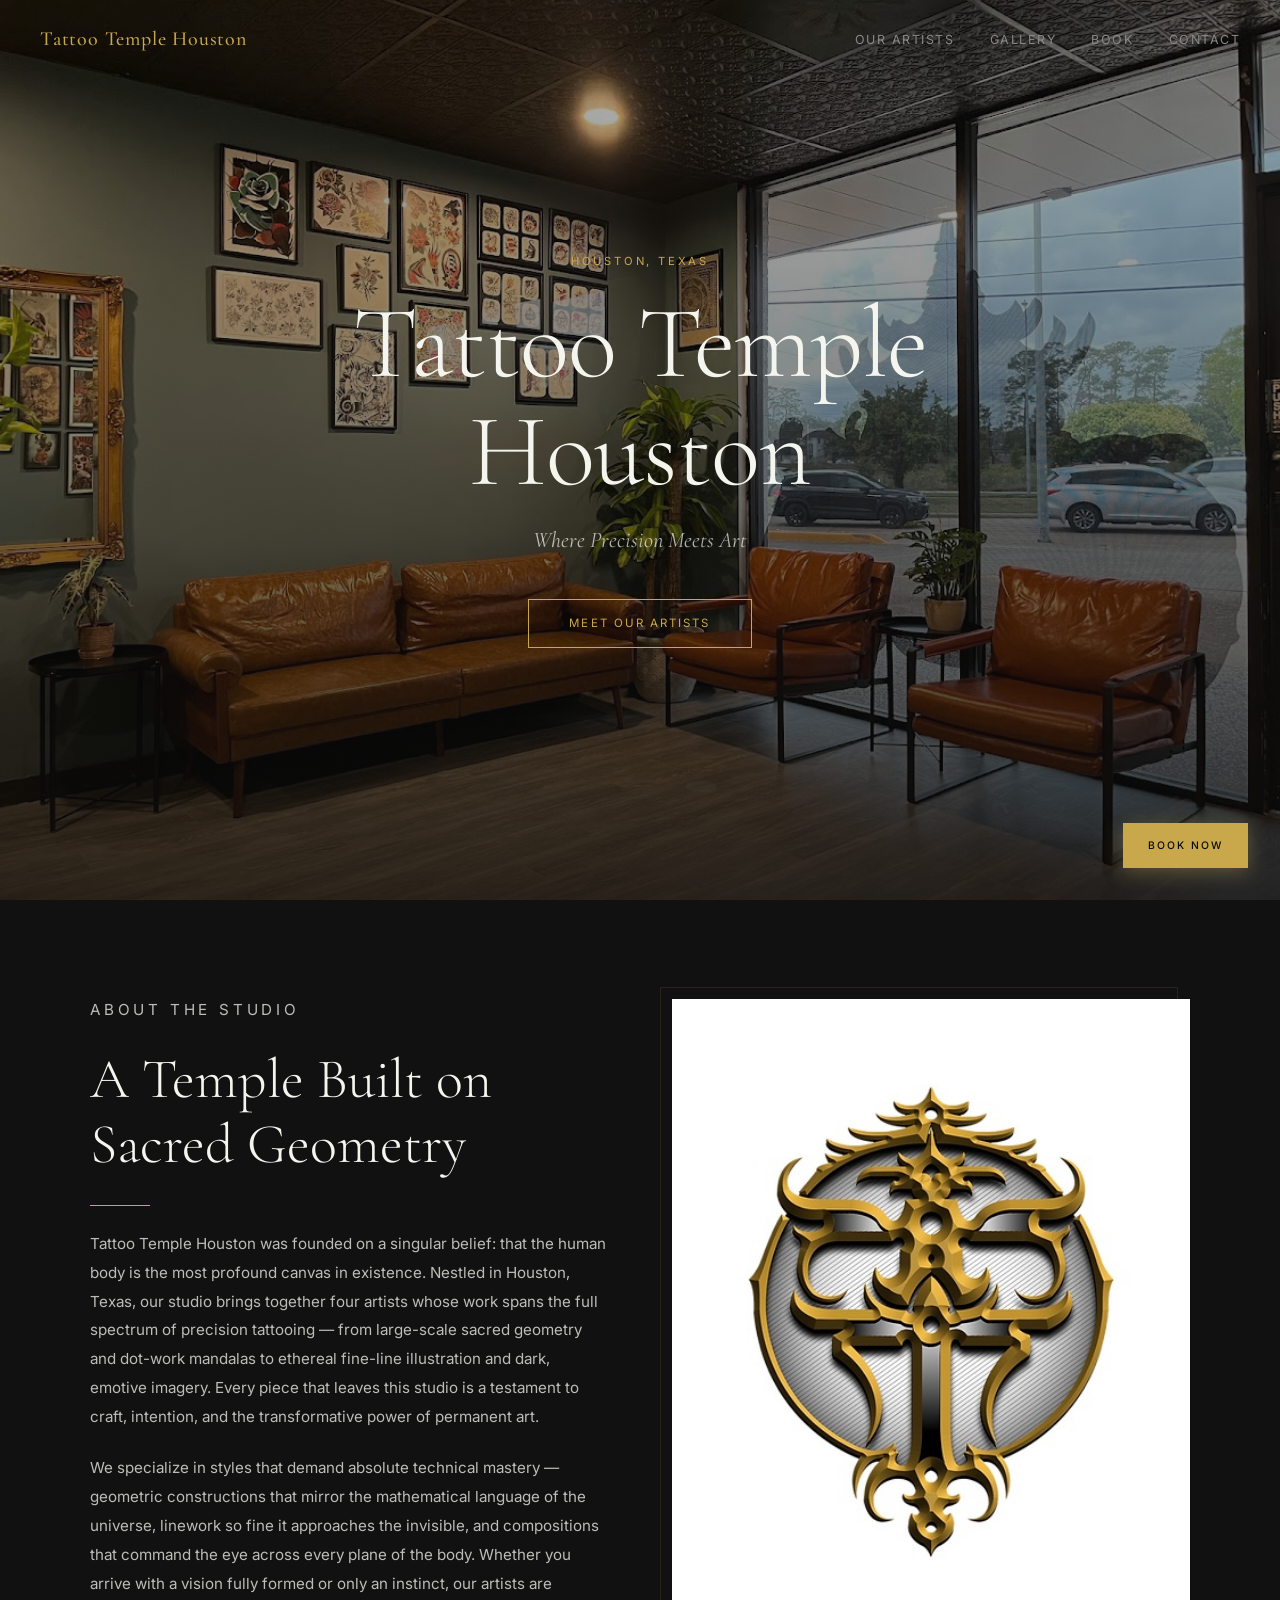
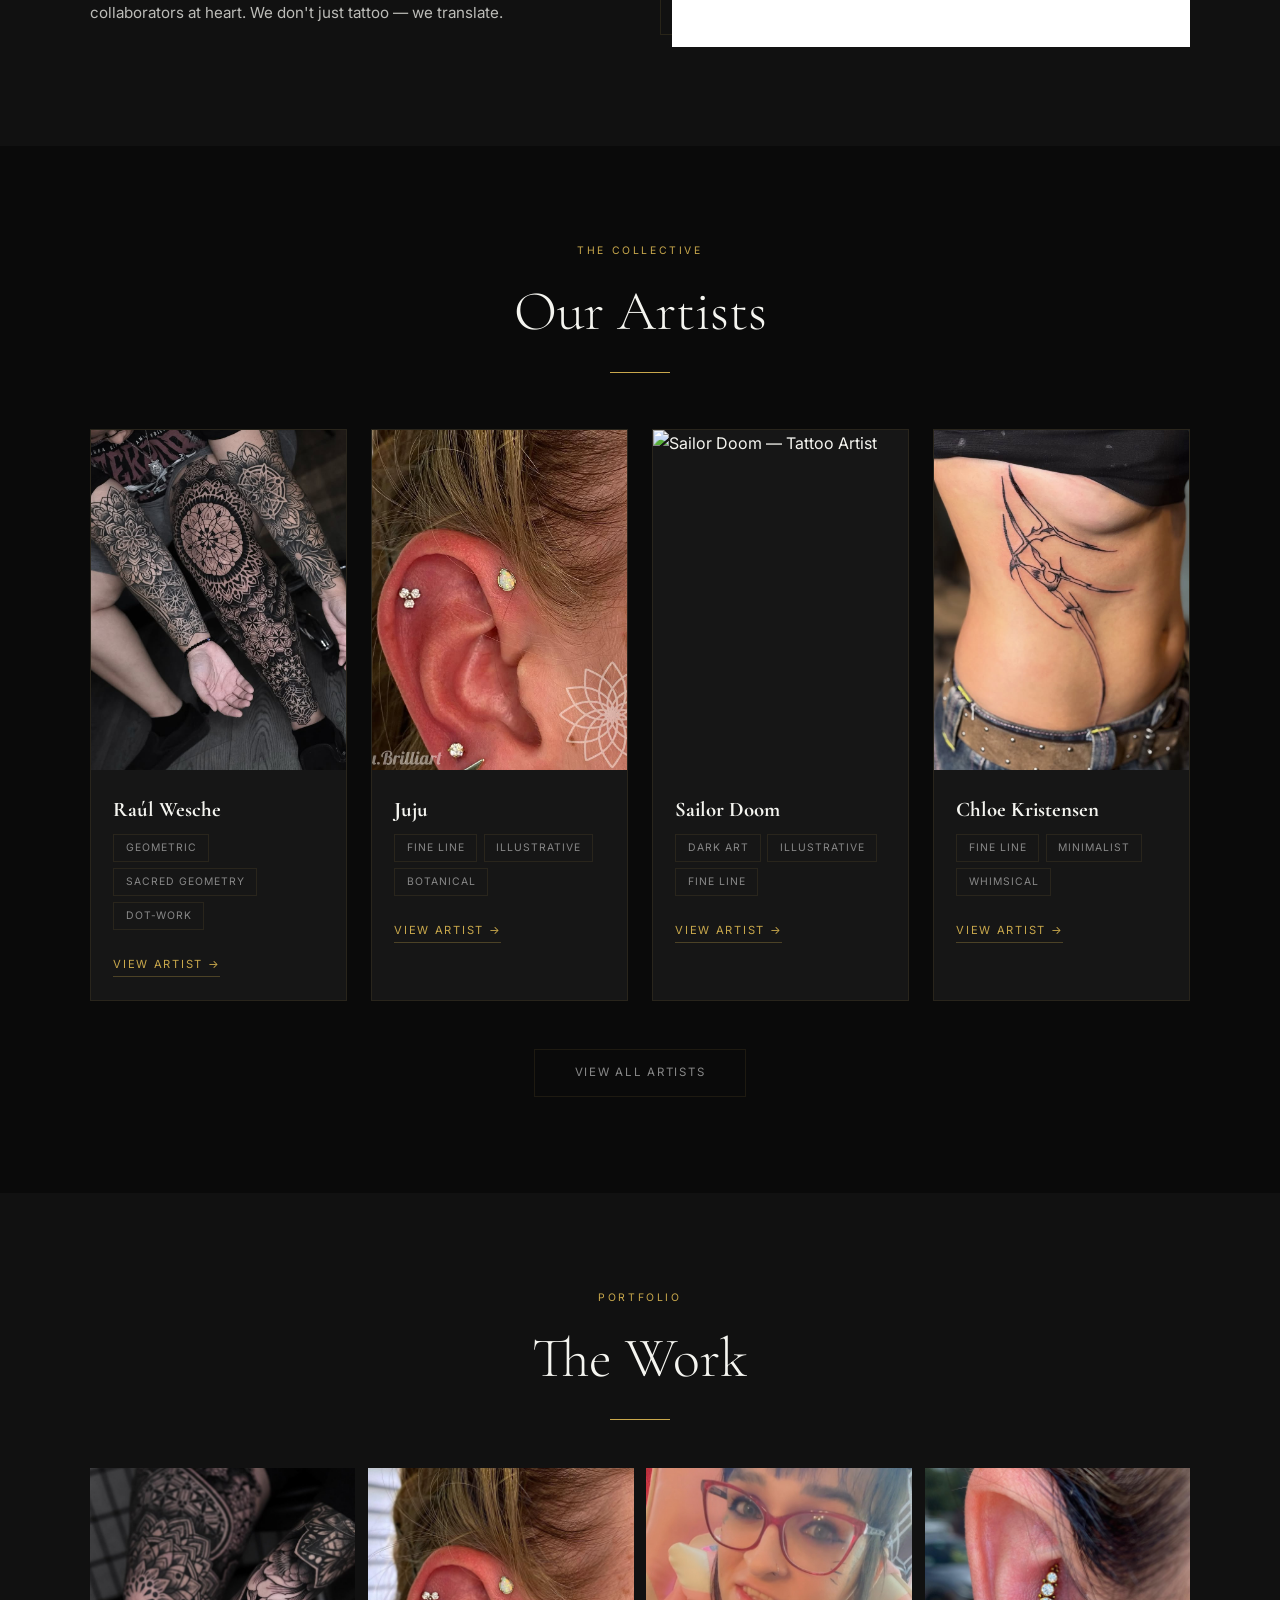
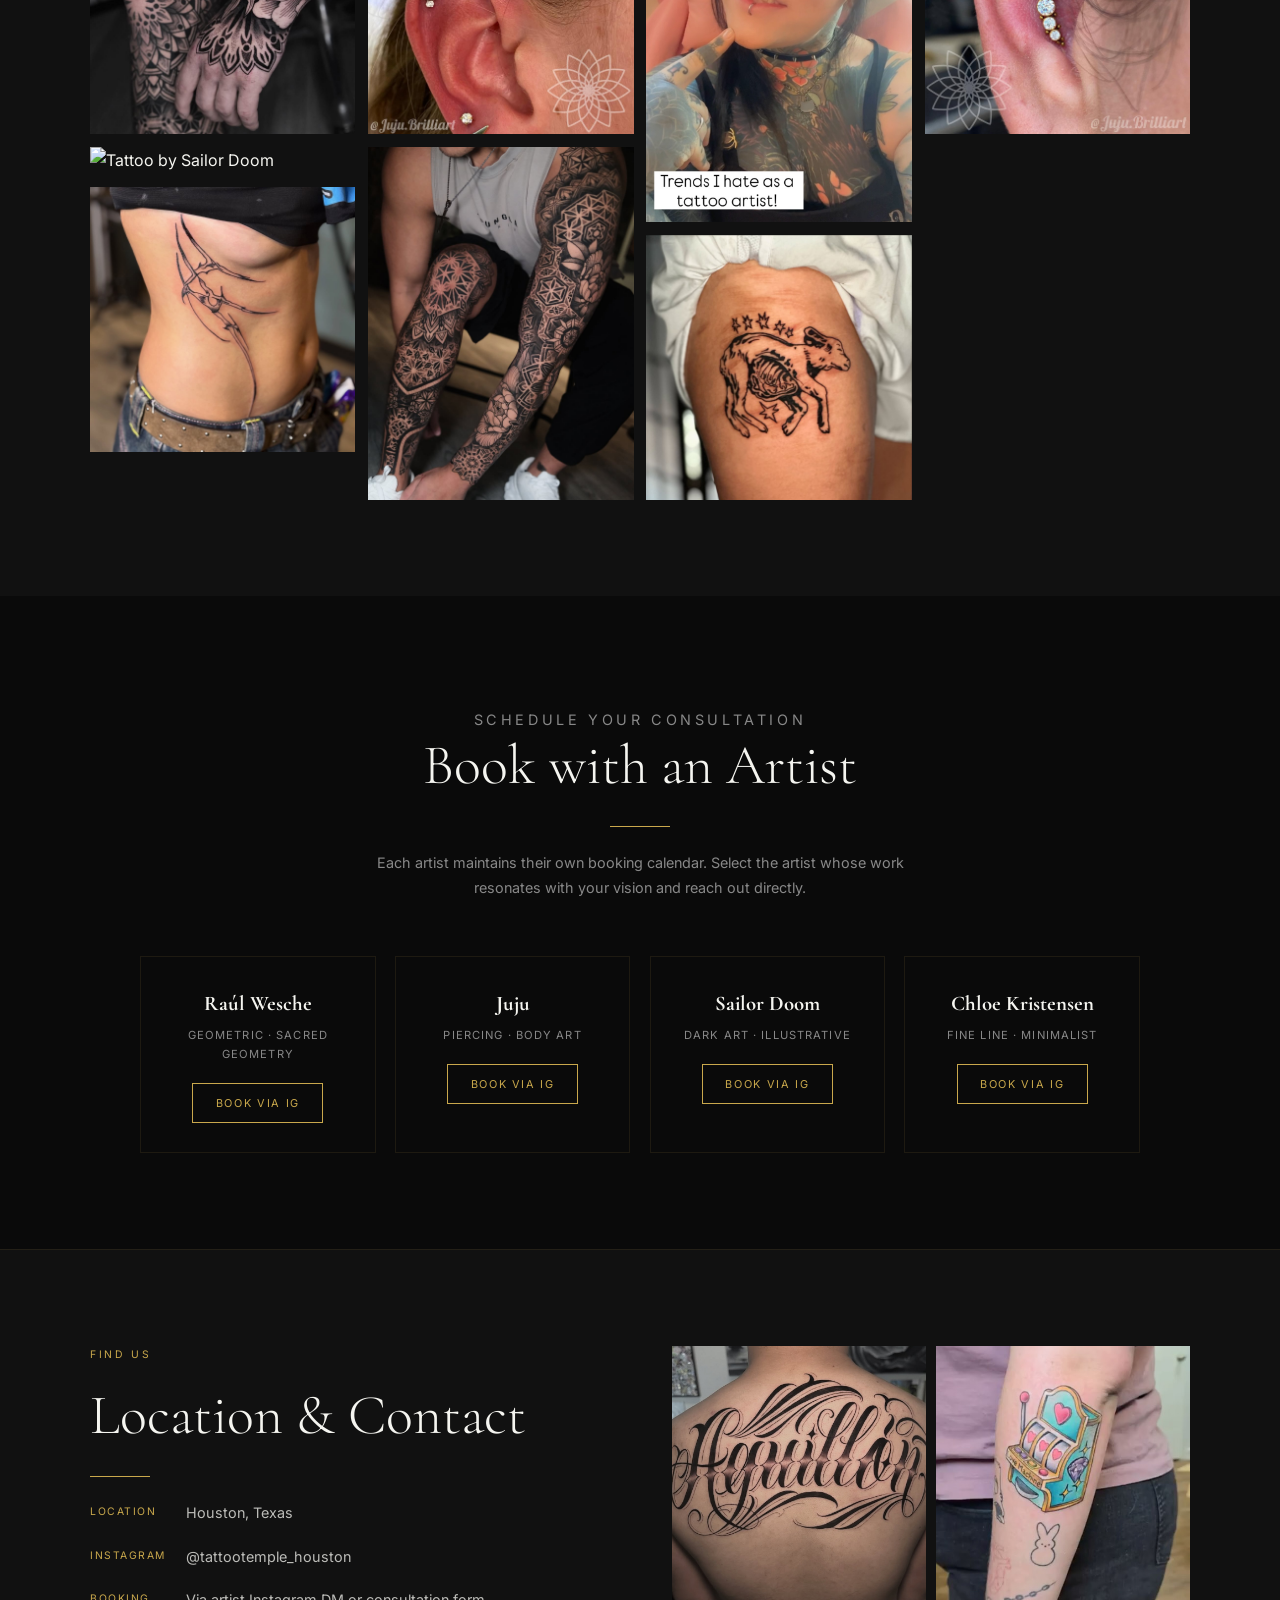
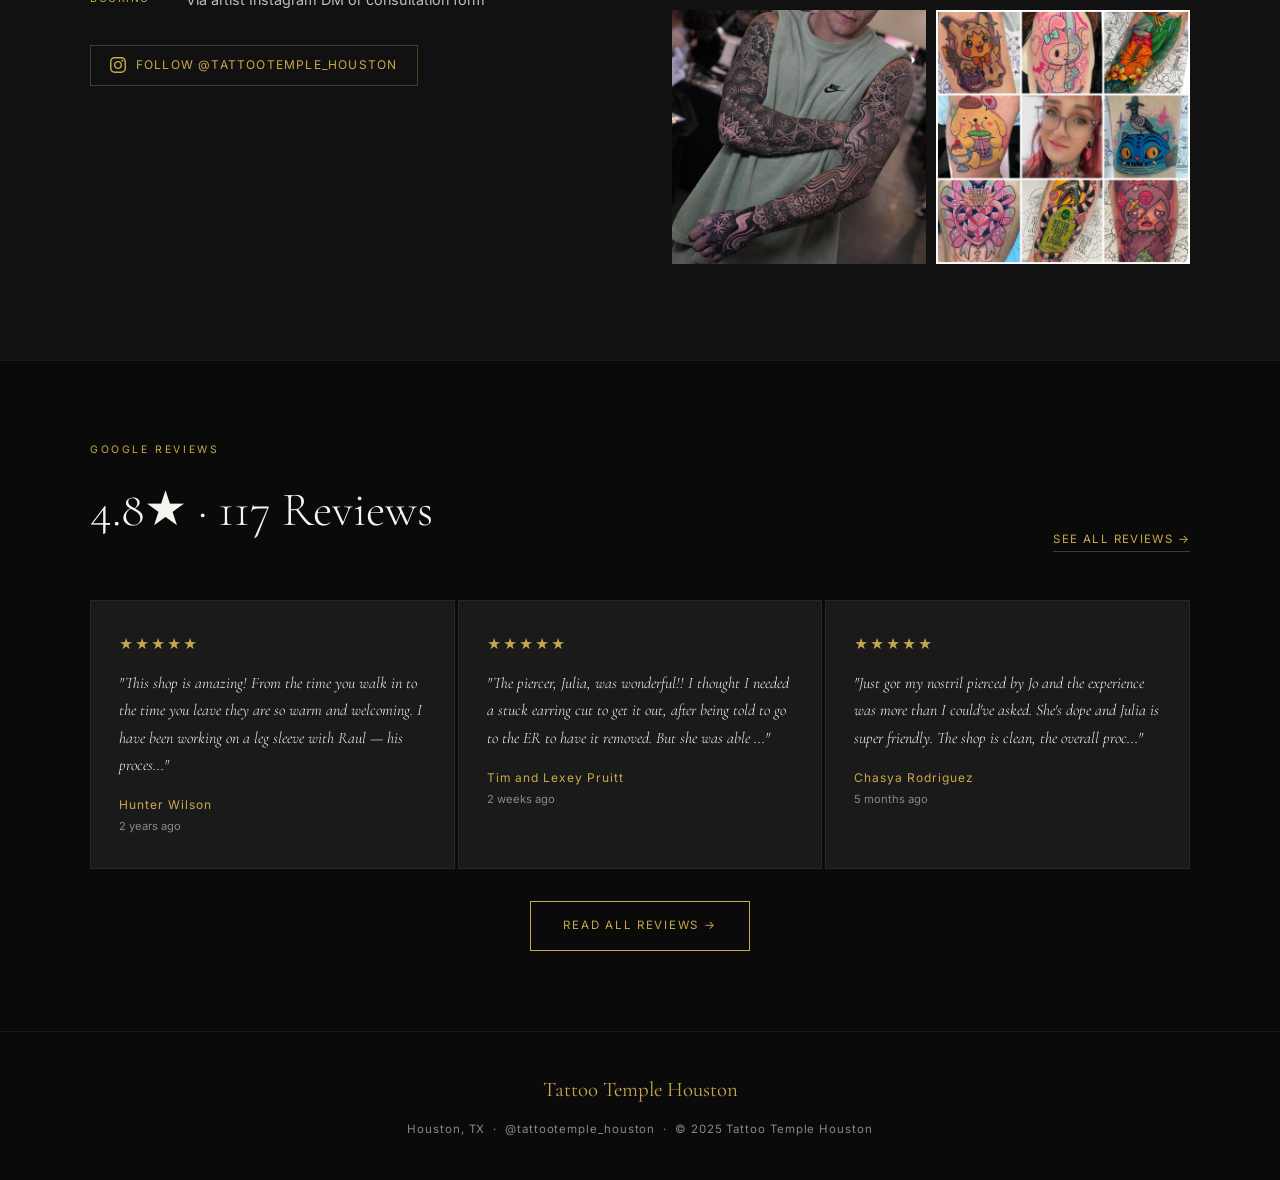
==== commit ac8f62dd: "Update index.html" ====
--- a/index.html
+++ b/index.html
@@ -1,373 +1,558 @@
 <!DOCTYPE html>
 <html lang="en">
 <head>
-    <meta charset="UTF-8">
-    <meta name="viewport" content="width=device-width, initial-scale=1.0">
-    <title>Tattoo Temple Houston - Premium Tattoo & Piercing Studio</title>
-    <meta name="description" content="Tattoo Temple Houston - Premium tattoo and piercing studio featuring geometric tattoos, anime art, and professional body piercing. Located on TC Jester Blvd.">
-    
-    <!-- Open Graph tags -->
-    <meta property="og:title" content="Tattoo Temple Houston - Premium Tattoo & Piercing Studio">
-    <meta property="og:description" content="Tattoo Temple Houston - Premium tattoo and piercing studio featuring geometric tattoos, anime art, and professional body piercing. Located on TC Jester Blvd.">
-    <meta property="og:image" content="https://houstontattootemple.com/images/raul_1.jpg">
-    <meta property="og:url" content="https://houstontattootemple.com">
-    <meta property="og:type" content="business.business">
-    
-    <!-- Twitter Card tags -->
-    <meta name="twitter:card" content="summary_large_image">
-    <meta name="twitter:title" content="Tattoo Temple Houston - Premium Tattoo & Piercing Studio">
-    <meta name="twitter:description" content="Tattoo Temple Houston - Premium tattoo and piercing studio featuring geometric tattoos, anime art, and professional body piercing. Located on TC Jester Blvd.">
-    <meta name="twitter:image" content="https://houstontattootemple.com/images/raul_1.jpg">
-    
-    <!-- JSON-LD Schema Markup -->
-    <script type="application/ld+json">
-    {
-      "@context": "https://schema.org",
-      "@type": "TattooParlor",
-      "name": "Tattoo Temple Houston",
-      "description": "Premium tattoo and piercing studio featuring geometric tattoos, anime art, and professional body piercing",
-      "url": "https://houstontattootemple.com",
-      "image": "https://houstontattootemple.com/images/raul_1.jpg",
-      "address": {
-        "@type": "PostalAddress",
-        "streetAddress": "3346 E TC Jester Blvd",
-        "addressLocality": "Houston",
-        "addressRegion": "TX",
-        "postalCode": "77018",
-        "addressCountry": "US"
-      },
-      "openingHours": "Tu-Sa 13:00-17:00",
-      "sameAs": [
-        "https://instagram.com/weschetattoo",
-        "https://instagram.com/sailor.doom.tattoos",
-        "https://instagram.com/krisxmoon",
-        "https://instagram.com/juju.brilliart"
-      ]
-    }
-    </script>
-    
-    <!-- Google Fonts -->
-    <link href="https://fonts.googleapis.com/css2?family=Playfair+Display:wght@400;500;600;700&family=Inter:wght@300;400;500;600&display=swap" rel="stylesheet">
-    
-    <!-- Font Awesome for icons -->
-    <link rel="stylesheet" href="https://cdnjs.cloudflare.com/ajax/libs/font-awesome/6.4.0/css/all.min.css">
-    
-    <link rel="stylesheet" href="css/style.css">
-    <link rel="icon" type="image/svg+xml" href="favicon.svg">
+  <meta charset="UTF-8" />
+  <meta name="viewport" content="width=device-width, initial-scale=1.0" />
+  <title>Tattoo Temple Houston — Where Precision Meets Art</title>
+  <meta name="description" content="Tattoo Temple Houston — a premium sacred geometry and fine-line tattoo studio in 3346 E T C Jester Blvd, Houston, TX 77018. Home to four exceptional artists specializing in geometric, illustrative, and fine-line work." />
+  <link rel="canonical" href="https://eternowebstudio.com/tattootemplehouston/" />
+
+  <!-- Open Graph -->
+  <meta property="og:title" content="Tattoo Temple Houston — Where Precision Meets Art" />
+  <meta property="og:description" content="A premium sacred geometry and fine-line tattoo studio in Houston, TX." />
+  <meta property="og:type" content="website" />
+  <meta property="og:url" content="https://eternowebstudio.com/tattootemplehouston/" />
+  <meta property="og:image" content="https://eternowebstudio.com/tattootemplehouston/img/shop_1.jpg" />
+  <meta name="twitter:card" content="summary_large_image" />
+  <meta name="twitter:title" content="Tattoo Temple Houston — Where Precision Meets Art" />
+  <meta name="twitter:image" content="https://eternowebstudio.com/tattootemplehouston/img/shop_1.jpg" />
+
+  <!-- Fonts -->
+  <link rel="preconnect" href="https://fonts.googleapis.com" />
+  <link rel="preconnect" href="https://fonts.gstatic.com" crossorigin />
+  <link href="https://fonts.googleapis.com/css2?family=Cormorant+Garamond:ital,wght@0,300;0,400;0,500;0,600;1,300;1,400&family=Inter:wght@300;400;500&display=swap" rel="stylesheet" />
+
+  <!-- JSON-LD -->
+  <script type="application/ld+json">
+  {
+    "@context": "https://schema.org",
+    "@type": "TattooParlor",
+    "name": "Tattoo Temple Houston",
+    "description": "Premium sacred geometry and fine-line tattoo studio in Houston, TX.",
+    "url": "https://eternowebstudio.com/tattootemplehouston/",
+    "image": "https://eternowebstudio.com/tattootemplehouston/img/shop_1.jpg",
+    "address": { "@type": "PostalAddress", "addressLocality": "Houston", "addressRegion": "TX", "addressCountry": "US" },
+    "sameAs": ["https://www.instagram.com/tattootemple_houston/"]
+  }
+  </script>
+
+  <style>
+    *, *::before, *::after { box-sizing: border-box; margin: 0; padding: 0; }
+
+    :root {
+      --black:      #0a0a0a;
+      --surface:    #111111;
+      --surface-2:  #161616;
+      --gold:       #C9A84C;
+      --gold-light: #e2c47a;
+      --gold-dim:   rgba(201,168,76,0.12);
+      --white:      #f5f5f0;
+      --dim:        #888;
+      --border:     rgba(201,168,76,0.1);
+      --serif:      'Cormorant Garamond', Georgia, serif;
+      --sans:       'Inter', 'Helvetica Neue', sans-serif;
+    }
+
+    html { scroll-behavior: smooth; }
+    body { background: var(--black); color: var(--white); font-family: var(--sans); font-size: 16px; line-height: 1.7; overflow-x: hidden; }
+    img { display: block; max-width: 100%; }
+    a { color: inherit; text-decoration: none; }
+
+    /* ── Nav ── */
+    nav {
+      position: fixed; top: 0; left: 0; right: 0; z-index: 200;
+      display: flex; align-items: center; justify-content: space-between;
+      padding: 1.4rem 2.5rem;
+      transition: background 0.4s ease, backdrop-filter 0.4s ease;
+    }
+    nav.scrolled {
+      background: rgba(10,10,10,0.9);
+      backdrop-filter: blur(16px);
+      -webkit-backdrop-filter: blur(16px);
+      border-bottom: 1px solid var(--border);
+    }
+    .nav-logo {
+      font-family: var(--serif); font-size: 1.25rem; font-weight: 500; letter-spacing: 0.04em; color: var(--gold);
+    }
+    .nav-links { display: flex; gap: 2.2rem; }
+    .nav-links a { font-size: 0.78rem; font-weight: 400; letter-spacing: 0.12em; text-transform: uppercase; color: var(--dim); transition: color 0.3s; }
+    .nav-links a:hover { color: var(--white); }
+
+    /* Hamburger */
+    .hamburger { display: none; flex-direction: column; gap: 5px; cursor: pointer; padding: 4px; }
+    .hamburger span { display: block; width: 22px; height: 1.5px; background: var(--white); transition: all 0.3s; }
+    .hamburger.open span:nth-child(1) { transform: rotate(45deg) translate(4.5px, 4.5px); }
+    .hamburger.open span:nth-child(2) { opacity: 0; }
+    .hamburger.open span:nth-child(3) { transform: rotate(-45deg) translate(4.5px, -4.5px); }
+
+    .mobile-menu {
+      display: none; position: fixed; top: 0; left: 0; right: 0; bottom: 0;
+      background: rgba(10,10,10,0.97); z-index: 190; flex-direction: column;
+      align-items: center; justify-content: center; gap: 2.5rem;
+    }
+    .mobile-menu.open { display: flex; }
+    .mobile-menu a { font-family: var(--serif); font-size: 2rem; color: var(--white); letter-spacing: 0.05em; }
+    .mobile-menu a:hover { color: var(--gold); }
+
+    @media (max-width: 768px) {
+      .nav-links { display: none; }
+      .hamburger { display: flex; }
+      nav { padding: 1.2rem 1.5rem; }
+    }
+
+    /* ── Hero ── */
+    #hero {
+      position: relative; height: 100vh; min-height: 600px;
+      background: url('./img/google_4.jpg') center center / cover no-repeat;
+      display: flex; flex-direction: column; align-items: center; justify-content: center; text-align: center;
+    }
+    #hero::before { content: ''; position: absolute; inset: 0; background: linear-gradient(to bottom, rgba(10,10,10,0.3) 0%, rgba(10,10,10,0.55) 60%, rgba(10,10,10,0.85) 100%); }
+    .hero-content { position: relative; z-index: 2; padding: 0 2rem; }
+    .hero-eyebrow { font-size: 0.7rem; letter-spacing: 0.25em; text-transform: uppercase; color: var(--gold); margin-bottom: 1.2rem; }
+    .hero-title { font-family: var(--serif); font-size: clamp(3rem, 8vw, 7rem); font-weight: 300; line-height: 1.05; letter-spacing: -0.01em; margin-bottom: 1rem; }
+    .hero-tagline { font-family: var(--serif); font-size: clamp(1rem, 2.5vw, 1.4rem); font-style: italic; color: rgba(245,245,240,0.7); margin-bottom: 2.5rem; }
+    .hero-cta {
+      display: inline-block; padding: 0.85rem 2.5rem;
+      border: 1px solid var(--gold); color: var(--gold);
+      font-size: 0.72rem; letter-spacing: 0.18em; text-transform: uppercase;
+      transition: all 0.3s;
+    }
+    .hero-cta:hover { background: var(--gold); color: var(--black); }
+
+    /* ── Sections ── */
+    section { padding: 6rem 2rem; }
+    .section-inner { max-width: 1100px; margin: 0 auto; }
+
+    .section-label { font-size: 0.65rem; letter-spacing: 0.25em; text-transform: uppercase; color: var(--gold); margin-bottom: 1.2rem; }
+    .section-title { font-family: var(--serif); font-size: clamp(2rem, 5vw, 3.5rem); font-weight: 300; line-height: 1.15; margin-bottom: 1.8rem; }
+    .section-subtitle { font-family: var(--serif); font-size: clamp(1.6rem, 4vw, 2.8rem); font-weight: 300; color: var(--gold); margin-bottom: 1.4rem; }
+
+    /* ── About ── */
+    #about { background: var(--surface); }
+    .about-grid { display: grid; grid-template-columns: 1fr 1fr; gap: 4rem; align-items: center; }
+    .about-text p { color: rgba(245,245,240,0.75); line-height: 1.9; margin-bottom: 1.4rem; font-size: 0.95rem; }
+    .about-image { position: relative; }
+    .about-image img { width: 100%; aspect-ratio: 4/5; object-fit: cover; }
+    .about-image::before {
+      content: ''; position: absolute; top: -12px; left: -12px; right: 12px; bottom: 12px;
+      border: 1px solid var(--gold-dim); z-index: 0; pointer-events: none;
+    }
+    .about-image img { position: relative; z-index: 1; }
+    @media (max-width: 768px) {
+      .about-grid { grid-template-columns: 1fr; gap: 2.5rem; }
+    }
+
+    /* ── Artists ── */
+    #artists { background: var(--black); }
+    .artists-header { text-align: center; margin-bottom: 3.5rem; }
+    .artists-grid { display: grid; grid-template-columns: repeat(4, 1fr); gap: 1.5rem; }
+    @media (max-width: 900px) { .artists-grid { grid-template-columns: repeat(2, 1fr); } }
+    @media (max-width: 500px) { .artists-grid { grid-template-columns: 1fr; } }
+
+    .artist-card {
+      background: var(--surface-2); border: 1px solid var(--border);
+      transition: transform 0.35s ease, border-color 0.35s ease;
+      overflow: hidden;
+    }
+    .artist-card:hover { transform: translateY(-6px); border-color: rgba(201,168,76,0.4); }
+    .artist-card-img { aspect-ratio: 3/4; overflow: hidden; }
+    .artist-card-img img { width: 100%; height: 100%; object-fit: cover; transition: transform 0.5s ease; }
+    .artist-card:hover .artist-card-img img { transform: scale(1.05); }
+    .artist-card-body { padding: 1.4rem; }
+    .artist-card-name { font-family: var(--serif); font-size: 1.3rem; margin-bottom: 0.4rem; }
+    .artist-card-styles { display: flex; flex-wrap: wrap; gap: 0.4rem; margin-bottom: 1.2rem; }
+    .style-tag { font-size: 0.65rem; letter-spacing: 0.1em; text-transform: uppercase; padding: 0.25rem 0.7rem; border: 1px solid var(--border); color: var(--dim); }
+    .artist-card-link {
+      display: inline-block; font-size: 0.7rem; letter-spacing: 0.15em; text-transform: uppercase;
+      color: var(--gold); border-bottom: 1px solid rgba(201,168,76,0.3);
+      padding-bottom: 2px; transition: border-color 0.3s;
+    }
+    .artist-card-link:hover { border-color: var(--gold); }
+
+    /* ── Gallery ── */
+    #gallery { background: var(--surface); }
+    .gallery-header { text-align: center; margin-bottom: 3rem; }
+    .gallery-masonry {
+      columns: 4; column-gap: 0.8rem;
+    }
+    .gallery-masonry .g-item { break-inside: avoid; margin-bottom: 0.8rem; overflow: hidden; }
+    .gallery-masonry .g-item img { width: 100%; display: block; transition: transform 0.5s ease; }
+    .gallery-masonry .g-item:hover img { transform: scale(1.03); }
+    @media (max-width: 900px) { .gallery-masonry { columns: 3; } }
+    @media (max-width: 600px) { .gallery-masonry { columns: 2; } }
+
+    /* ── Booking ── */
+    #booking { background: var(--black); }
+    .booking-header { text-align: center; margin-bottom: 3.5rem; }
+    .booking-header p { color: var(--dim); max-width: 550px; margin: 1rem auto 0; font-size: 0.9rem; }
+    .booking-grid { display: grid; grid-template-columns: repeat(4, 1fr); gap: 1.2rem; max-width: 1000px; margin: 0 auto; }
+    @media (max-width: 900px) { .booking-grid { grid-template-columns: repeat(2, 1fr); } }
+    @media (max-width: 480px) { .booking-grid { grid-template-columns: 1fr; } }
+    .booking-card {
+      border: 1px solid var(--border); padding: 1.8rem 1.5rem; text-align: center;
+      transition: all 0.35s;
+    }
+    .booking-card:hover { border-color: var(--gold); background: var(--gold-dim); }
+    .booking-card-name { font-family: var(--serif); font-size: 1.3rem; margin-bottom: 0.3rem; }
+    .booking-card-style { font-size: 0.7rem; letter-spacing: 0.1em; text-transform: uppercase; color: var(--dim); margin-bottom: 1.2rem; }
+    .booking-card-btn {
+      display: inline-block; padding: 0.6rem 1.4rem; border: 1px solid var(--gold);
+      font-size: 0.68rem; letter-spacing: 0.15em; text-transform: uppercase; color: var(--gold);
+      transition: all 0.3s;
+    }
+    .booking-card-btn:hover { background: var(--gold); color: var(--black); }
+
+    /* ── Contact ── */
+    #contact { background: var(--surface); border-top: 1px solid var(--border); }
+    .contact-grid { display: grid; grid-template-columns: 1fr 1fr; gap: 4rem; align-items: start; }
+    .contact-info h3 { font-family: var(--serif); font-size: 1.6rem; margin-bottom: 1.5rem; }
+    .contact-item { display: flex; gap: 1rem; margin-bottom: 1.2rem; align-items: flex-start; }
+    .contact-item-label { font-size: 0.65rem; letter-spacing: 0.15em; text-transform: uppercase; color: var(--gold); width: 80px; flex-shrink: 0; padding-top: 2px; }
+    .contact-item-value { font-size: 0.9rem; color: rgba(245,245,240,0.75); }
+    .contact-item-value a:hover { color: var(--gold); }
+    .contact-social { margin-top: 2rem; }
+    .ig-link {
+      display: inline-flex; align-items: center; gap: 0.6rem;
+      font-size: 0.75rem; letter-spacing: 0.1em; text-transform: uppercase; color: var(--gold);
+      border: 1px solid rgba(201,168,76,0.3); padding: 0.6rem 1.2rem;
+      transition: all 0.3s;
+    }
+    .ig-link:hover { background: var(--gold); color: var(--black); }
+    @media (max-width: 768px) { .contact-grid { grid-template-columns: 1fr; gap: 2.5rem; } }
+
+    /* ── Footer ── */
+    footer {
+      background: var(--black); border-top: 1px solid var(--border);
+      padding: 2.5rem 2rem; text-align: center;
+    }
+    .footer-logo { font-family: var(--serif); font-size: 1.3rem; color: var(--gold); margin-bottom: 0.8rem; }
+    .footer-copy { font-size: 0.72rem; color: var(--dim); letter-spacing: 0.08em; }
+
+    /* ── Float Button ── */
+    .float-btn {
+      position: fixed; bottom: 2rem; right: 2rem; z-index: 300;
+      background: var(--gold); color: var(--black);
+      font-size: 0.65rem; letter-spacing: 0.18em; text-transform: uppercase; font-weight: 500;
+      padding: 0.85rem 1.6rem;
+      box-shadow: 0 4px 20px rgba(201,168,76,0.35);
+      transition: all 0.3s;
+    }
+    .float-btn:hover { background: var(--gold-light); transform: translateY(-2px); box-shadow: 0 6px 28px rgba(201,168,76,0.5); }
+
+    /* ── Scroll Animations ── */
+    .fade-up { opacity: 0; transform: translateY(30px); transition: opacity 0.7s ease, transform 0.7s ease; }
+    .fade-up.visible { opacity: 1; transform: translateY(0); }
+    .fade-up.delay-1 { transition-delay: 0.1s; }
+    .fade-up.delay-2 { transition-delay: 0.2s; }
+    .fade-up.delay-3 { transition-delay: 0.3s; }
+    .fade-up.delay-4 { transition-delay: 0.4s; }
+
+    /* ── Gold rule ── */
+    .gold-rule { width: 60px; height: 1px; background: var(--gold); margin: 1.5rem auto; }
+    .gold-rule.left { margin-left: 0; }
+  </style>
 </head>
 <body>
-    <!-- Navigation -->
-    <nav class="navbar">
-        <div class="nav-container">
-            <div class="nav-logo">
-                <span class="logo-main">Tattoo Temple</span>
-                <span>Houston</span>
-            </div>
-            <div class="nav-menu">
-                <a href="#home" class="nav-link">Home</a>
-                <a href="#artists" class="nav-link">Artists</a>
-                <a href="#piercing" class="nav-link">Piercing</a>
-                <a href="#contact" class="nav-link">Contact</a>
-            </div>
-            <div class="hamburger">
-                <span></span>
-                <span></span>
-                <span></span>
-            </div>
-        </div>
-    </nav>
-
-    <!-- Hero Section -->
-    <section id="home" class="hero">
-        <div class="hero-overlay"></div>
-        <div class="hero-content">
-            <h1 class="hero-title">Tattoo Temple Houston</h1>
-            <p class="hero-subtitle">Premium Tattoo & Piercing Studio</p>
-            <div class="hero-details">
-                <p><i class="fas fa-map-marker-alt"></i> 3346 E TC Jester Blvd, Houston, TX 77018</p>
-                <p><i class="fas fa-clock"></i> Tuesday - Saturday, 1:00 PM - 5:00 PM</p>
-            </div>
-            <div class="hero-cta">
-                <a href="#artists" class="cta-button">Meet Our Artists</a>
-<!-- closing notice removed -->
-            </div>
-        </div>
-        <div class="hero-scroll">
-            <i class="fas fa-chevron-down"></i>
-        </div>
-    </section>
-
-    <!-- About Section -->
-    <section class="about">
-        <div class="container">
-            <div class="about-content">
-                <h2>Welcome to Tattoo Temple</h2>
-                <p>Step into Houston's premier tattoo and piercing sanctuary, where artistry meets expertise. Our temple houses four exceptional artists, each bringing their unique vision and years of mastery to create stunning, personalized body art.</p>
-                <div class="about-grid">
-                    <div class="about-item">
-                        <i class="fas fa-palette"></i>
-                        <h3>Diverse Styles</h3>
-                        <p>From sacred geometry to anime art, we cover all your creative needs</p>
-                    </div>
-                    <div class="about-item">
-                        <i class="fas fa-star"></i>
-                        <h3>Expert Artists</h3>
-                        <p>Years of experience and thousands of satisfied clients</p>
-                    </div>
-                    <div class="about-item">
-                        <i class="fas fa-heart"></i>
-                        <h3>Safe & Clean</h3>
-                        <p>Highest standards of hygiene and professional equipment</p>
-                    </div>
-                </div>
-            </div>
-        </div>
-    </section>
-
-    <!-- Artists Section -->
-    <section id="artists" class="artists">
-        <div class="container">
-            <h2 class="section-title">Our Artists</h2>
-            
-            <!-- Raul Wesche -->
-            <div class="artist">
-                <div class="artist-info">
-                    <div class="artist-details">
-                        <h3>Raul Wesche</h3>
-                        <p class="artist-role">Owner & Geometric Artist</p>
-                        <div class="artist-stats">
-                            <span><i class="fab fa-instagram"></i> 296K followers</span>
-                            <span><i class="fas fa-clock"></i> 12 years experience</span>
-                        </div>
-                        <p class="artist-description">
-                            Master of large-scale geometric tattoos, sacred geometry, mandalas, dotwork, and blackwork. 
-                            Raul transforms skin into sacred art with precision and spiritual intention.
-                        </p>
-                        <div class="artist-specialties">
-                            <span>Sacred Geometry</span>
-                            <span>Mandalas</span>
-                            <span>Dotwork</span>
-                            <span>Blackwork</span>
-                        </div>
-                        <a href="https://instagram.com/weschetattoo" target="_blank" class="instagram-link">
-                            <i class="fab fa-instagram"></i> @weschetattoo
-                        </a>
-                    </div>
-                </div>
-                <div class="artist-gallery">
-                    <div class="gallery-grid">
-                        <img src="images/raul_1.jpg" alt="Raul Wesche geometric tattoo work" loading="lazy">
-                        <img src="images/raul_2.jpg" alt="Raul Wesche sacred geometry tattoo" loading="lazy">
-                        <img src="images/raul_3.jpg" alt="Raul Wesche mandala tattoo" loading="lazy">
-                        <img src="images/raul_4.jpg" alt="Raul Wesche dotwork tattoo" loading="lazy">
-                    </div>
-                </div>
-            </div>
-
-            <!-- Madeline B. -->
-            <div class="artist">
-                <div class="artist-info">
-                    <div class="artist-details">
-                        <h3>Madeline B.</h3>
-                        <p class="artist-role">Anime & Kawaii Specialist</p>
-                        <div class="artist-stats">
-                            <span><i class="fab fa-instagram"></i> 5.5K followers</span>
-                            <span><i class="fas fa-heart"></i> LGBTQI+ Friendly</span>
-                        </div>
-                        <p class="artist-description">
-                            Bringing your favorite anime characters and kawaii dreams to life with vibrant colors 
-                            and incredible attention to detail. Creating a welcoming space for all.
-                        </p>
-                        <div class="artist-specialties">
-                            <span>Anime</span>
-                            <span>Kawaii</span>
-                            <span>Color Work</span>
-                            <span>Character Art</span>
-                        </div>
-                        <a href="https://instagram.com/sailor.doom.tattoos" target="_blank" class="instagram-link">
-                            <i class="fab fa-instagram"></i> @sailor.doom.tattoos
-                        </a>
-                    </div>
-                </div>
-                <div class="artist-gallery">
-                    <div class="gallery-grid">
-                        <img src="images/madeline_1.jpg" alt="Madeline anime tattoo work" loading="lazy">
-                        <img src="images/madeline_2.jpg" alt="Madeline kawaii tattoo" loading="lazy">
-                    </div>
-                </div>
-            </div>
-
-            <!-- Kris -->
-            <div class="artist">
-                <div class="artist-info">
-                    <div class="artist-details">
-                        <h3>Kris (Chloe Kristensen)</h3>
-                        <p class="artist-role">Artist & Art Teacher</p>
-                        <div class="artist-stats">
-                            <span><i class="fab fa-instagram"></i> 11.3K followers</span>
-                            <span><i class="fas fa-graduation-cap"></i> BFA Degree</span>
-                        </div>
-                        <p class="artist-description">
-                            Combining formal art education with tattoo artistry. Kris brings academic precision 
-                            and creative innovation to every piece, whether teaching or tattooing.
-                        </p>
-                        <div class="artist-specialties">
-                            <span>Fine Art</span>
-                            <span>Custom Design</span>
-                            <span>Illustrative</span>
-                            <span>Mixed Media</span>
-                        </div>
-                        <a href="https://instagram.com/krisxmoon" target="_blank" class="instagram-link">
-                            <i class="fab fa-instagram"></i> @krisxmoon
-                        </a>
-                    </div>
-                </div>
-                <div class="artist-gallery">
-                    <div class="gallery-grid">
-                        <img src="images/kris_1.jpg" alt="Kris artistic tattoo work" loading="lazy">
-                        <img src="images/kris_2.jpg" alt="Kris custom design tattoo" loading="lazy">
-                        <img src="images/kris_3.jpg" alt="Kris illustrative tattoo" loading="lazy">
-                        <img src="images/kris_4.jpg" alt="Kris fine art tattoo" loading="lazy">
-                    </div>
-                </div>
-            </div>
-        </div>
-    </section>
-
-    <!-- Piercing Section -->
-    <section id="piercing" class="piercing">
-        <div class="container">
-            <div class="piercing-content">
-                <h2 class="section-title">Professional Body Piercing</h2>
-                
-                <div class="piercing-artist">
-                    <div class="artist-info">
-                        <div class="artist-details">
-                            <h3>Julia Claire (Juju)</h3>
-                            <p class="artist-role">Master Body Piercer</p>
-                            <div class="artist-stats">
-                                <span><i class="fab fa-instagram"></i> 1.2K followers</span>
-                                <span><i class="fas fa-clock"></i> Walk-ins Welcome</span>
-                            </div>
-                            <p class="artist-description">
-                                Expert in all types of body piercing with an extensive collection of premium body jewelry. 
-                                Professional, safe, and welcoming to all clients.
-                            </p>
-                            <div class="piercing-info">
-                                <div class="piercing-hours">
-                                    <h4><i class="fas fa-calendar-alt"></i> Walk-in Hours</h4>
-                                    <p>Friday & Saturday: 12:00 PM - 6:00 PM</p>
-                                </div>
-                                <div class="piercing-services">
-                                    <h4><i class="fas fa-star"></i> Services</h4>
-                                    <ul>
-                                        <li>Ear Piercings</li>
-                                        <li>Facial Piercings</li>
-                                        <li>Body Piercings</li>
-                                        <li>Premium Jewelry</li>
-                                    </ul>
-                                </div>
-                            </div>
-                            <a href="https://instagram.com/juju.brilliart" target="_blank" class="instagram-link">
-                                <i class="fab fa-instagram"></i> @juju.brilliart
-                            </a>
-                        </div>
-                    </div>
-                    <div class="artist-gallery">
-                        <div class="gallery-grid">
-                            <img src="images/juju_1.jpg" alt="Juju piercing work" loading="lazy">
-                            <img src="images/juju_2.jpg" alt="Juju body jewelry" loading="lazy">
-                            <img src="images/juju_3.jpg" alt="Juju ear piercing" loading="lazy">
-                            <img src="images/juju_4.jpg" alt="Juju professional piercing" loading="lazy">
-                            <img src="images/juju_5.jpg" alt="Juju body piercing art" loading="lazy">
-                            <img src="images/juju_6.jpg" alt="Juju jewelry collection" loading="lazy">
-                        </div>
-                    </div>
-                </div>
-            </div>
-        </div>
-    </section>
-
-    <!-- Contact Section -->
-    <section id="contact" class="contact">
-        <div class="container">
-            <h2 class="section-title">Visit Us</h2>
-            <div class="contact-content">
-                <div class="contact-info">
-                    <div class="contact-item">
-                        <i class="fas fa-map-marker-alt"></i>
-                        <div>
-                            <h3>Location</h3>
-                            <p>3346 E TC Jester Blvd<br>Houston, Texas 77018</p>
-                        </div>
-                    </div>
-                    <div class="contact-item">
-                        <i class="fas fa-clock"></i>
-                        <div>
-                            <h3>Hours</h3>
-                            <p>Tuesday - Saturday<br>1:00 PM - 5:00 PM</p>
-                            <p class="piercing-hours">Walk-in Piercing:<br>Fri & Sat 12:00 PM - 6:00 PM</p>
-                        </div>
-                    </div>
-                    <div class="contact-item">
-                        <i class="fas fa-calendar-alt"></i>
-                        <div>
-                            <h3>Booking</h3>
-                            <p>Message artists directly via Instagram DM for tattoo consultations and bookings</p>
-                        </div>
-                    </div>
-<!-- closing notice removed -->
-                </div>
-                <div class="map-container">
-                    <iframe 
-                        src="https://www.google.com/maps/embed?pb=!1m18!1m12!1m3!1d3459.8844267654145!2d-95.40848968985654!3d29.803721475185765!2m3!1f0!2f0!3f0!3m2!1i1024!2i768!4f13.1!3m3!1m2!1s0x8640c737c6d4cc1b%3A0x5c5c5c5c5c5c5c5c!2s3346%20E%20TC%20Jester%20Blvd%2C%20Houston%2C%20TX%2077018!5e0!3m2!1sen!2sus!4v1645123456789!5m2!1sen!2sus" 
-                        width="100%" 
-                        height="400" 
-                        style="border:0;" 
-                        allowfullscreen="" 
-                        loading="lazy" 
-                        referrerpolicy="no-referrer-when-downgrade">
-                    </iframe>
-                </div>
-            </div>
-        </div>
-    </section>
-
-    <!-- Footer -->
-    <footer class="footer">
-        <div class="container">
-            <div class="footer-content">
-                <div class="footer-logo">
-                    <h3>Tattoo Temple Houston</h3>
-                    <p>Premium Tattoo & Piercing Studio</p>
-                </div>
-                <div class="footer-links">
-                    <div class="social-links">
-                        <a href="https://instagram.com/weschetattoo" target="_blank"><i class="fab fa-instagram"></i></a>
-                        <a href="https://instagram.com/sailor.doom.tattoos" target="_blank"><i class="fab fa-instagram"></i></a>
-                        <a href="https://instagram.com/krisxmoon" target="_blank"><i class="fab fa-instagram"></i></a>
-                        <a href="https://instagram.com/juju.brilliart" target="_blank"><i class="fab fa-instagram"></i></a>
-                    </div>
-                </div>
-                <div class="footer-info">
-                    <p>3346 E TC Jester Blvd, Houston, TX 77018</p>
-                    <p>Tuesday - Saturday, 1:00 PM - 5:00 PM</p>
-                </div>
-            </div>
-            <div class="footer-bottom">
-                <p>&copy; 2026 Tattoo Temple Houston. All rights reserved.</p>
-                <p style="margin-top: 6px; font-size: 0.75rem; opacity: 0.5;"><a href="https://bayouwebstudio.com" target="_blank" style="color: inherit; text-decoration: none;">Powered by BWS</a></p>
-            </div>
-        </div>
-    </footer>
-
-    <script src="js/script.js"></script>
-
-<a href="https://instagram.com/weschetattoo" target="_blank" class="floating-book-btn">Book Now</a>
-<style>
-.floating-book-btn{position:fixed;bottom:2rem;right:2rem;background:#fff;color:#000;padding:1rem 2rem;font-size:.9rem;font-weight:700;letter-spacing:.1em;text-transform:uppercase;text-decoration:none;z-index:9999;transition:all .3s;box-shadow:0 4px 20px rgba(0,0,0,.3)}
-.floating-book-btn:hover{background:#000;color:#fff;transform:translateY(-2px);box-shadow:0 6px 25px rgba(0,0,0,.4)}
-@media(max-width:768px){.floating-book-btn{bottom:1rem;right:1rem;padding:.8rem 1.5rem;font-size:.8rem}}
-</style>
+
+<!-- NAV -->
+<nav id="main-nav">
+  <a class="nav-logo" href="./">Tattoo Temple Houston</a>
+  <div class="nav-links">
+    <a href="./artists/">Our Artists</a>
+    <a href="./gallery.html">Gallery</a>
+    <a href="./booking.html">Book</a>
+    <a href="#contact">Contact</a>
+  </div>
+  <div class="hamburger" id="hamburger" aria-label="Menu">
+    <span></span><span></span><span></span>
+  </div>
+</nav>
+
+<div class="mobile-menu" id="mobile-menu">
+  <a href="./artists/" onclick="closeMobile()">Our Artists</a>
+  <a href="./gallery.html" onclick="closeMobile()">Gallery</a>
+  <a href="./booking.html" onclick="closeMobile()">Book</a>
+  <a href="#contact" onclick="closeMobile()">Contact</a>
+</div>
+
+<!-- HERO -->
+<section id="hero">
+  <div class="hero-content">
+    <p class="hero-eyebrow">Houston, Texas</p>
+    <h1 class="hero-title">Tattoo Temple<br>Houston</h1>
+    <p class="hero-tagline">Where Precision Meets Art</p>
+    <a href="#artists" class="hero-cta">Meet Our Artists</a>
+  </div>
+</section>
+
+<!-- ABOUT -->
+<section id="about">
+  <div class="section-inner">
+    <div class="about-grid">
+      <div class="about-text fade-up">
+        <p class="section-label">About the Studio</p>
+        <h2 class="section-title">A Temple Built on<br>Sacred Geometry</h2>
+        <div class="gold-rule left"></div>
+        <p>Tattoo Temple Houston was founded on a singular belief: that the human body is the most profound canvas in existence. Nestled in Houston, Texas, our studio brings together four artists whose work spans the full spectrum of precision tattooing — from large-scale sacred geometry and dot-work mandalas to ethereal fine-line illustration and dark, emotive imagery. Every piece that leaves this studio is a testament to craft, intention, and the transformative power of permanent art.</p>
+        <p>We specialize in styles that demand absolute technical mastery — geometric constructions that mirror the mathematical language of the universe, linework so fine it approaches the invisible, and compositions that command the eye across every plane of the body. Whether you arrive with a vision fully formed or only an instinct, our artists are collaborators at heart. We don't just tattoo — we translate.</p>
+      </div>
+      <div class="about-image fade-up delay-2">
+        <img src="./img/logo.jpg" alt="Tattoo Temple Houston" loading="lazy" style="background:#fff;padding:20px;object-fit:contain;" />
+      </div>
+    </div>
+  </div>
+</section>
+
+<!-- ARTISTS -->
+<section id="artists">
+  <div class="section-inner">
+    <div class="artists-header fade-up">
+      <p class="section-label">The Collective</p>
+      <h2 class="section-title">Our Artists</h2>
+      <div class="gold-rule"></div>
+    </div>
+    <div class="artists-grid">
+
+      <div class="artist-card fade-up delay-1">
+        <div class="artist-card-img">
+          <img src="./img/wesche_1.jpg" alt="Raúl Wesche — Geometric Tattoo Artist" loading="lazy" />
+        </div>
+        <div class="artist-card-body">
+          <h3 class="artist-card-name">Raúl Wesche</h3>
+          <div class="artist-card-styles">
+            <span class="style-tag">Geometric</span>
+            <span class="style-tag">Sacred Geometry</span>
+            <span class="style-tag">Dot-Work</span>
+          </div>
+          <a href="./artists/weschetattoo.html" class="artist-card-link">View Artist →</a>
+        </div>
+      </div>
+
+      <div class="artist-card fade-up delay-2">
+        <div class="artist-card-img">
+          <img src="./img/juju_1.jpg" alt="Juju — Fine Line Tattoo Artist" loading="lazy" />
+        </div>
+        <div class="artist-card-body">
+          <h3 class="artist-card-name">Juju</h3>
+          <div class="artist-card-styles">
+            <span class="style-tag">Fine Line</span>
+            <span class="style-tag">Illustrative</span>
+            <span class="style-tag">Botanical</span>
+          </div>
+          <a href="./artists/juju.html" class="artist-card-link">View Artist →</a>
+        </div>
+      </div>
+
+      <div class="artist-card fade-up delay-3">
+        <div class="artist-card-img">
+          <img src="./img/sailordoom_1.jpg" alt="Sailor Doom — Tattoo Artist" loading="lazy" />
+        </div>
+        <div class="artist-card-body">
+          <h3 class="artist-card-name">Sailor Doom</h3>
+          <div class="artist-card-styles">
+            <span class="style-tag">Dark Art</span>
+            <span class="style-tag">Illustrative</span>
+            <span class="style-tag">Fine Line</span>
+          </div>
+          <a href="./artists/sailordoom.html" class="artist-card-link">View Artist →</a>
+        </div>
+      </div>
+
+      <div class="artist-card fade-up delay-4">
+        <div class="artist-card-img">
+          <img src="./img/krisxmoon_1.jpg" alt="Chloe Kristensen — Tattoo Artist" loading="lazy" />
+        </div>
+        <div class="artist-card-body">
+          <h3 class="artist-card-name">Chloe Kristensen</h3>
+          <div class="artist-card-styles">
+            <span class="style-tag">Fine Line</span>
+            <span class="style-tag">Minimalist</span>
+            <span class="style-tag">Whimsical</span>
+          </div>
+          <a href="./artists/krisxmoon.html" class="artist-card-link">View Artist →</a>
+        </div>
+      </div>
+
+    </div>
+    <div style="text-align:center; margin-top:3rem;" class="fade-up">
+      <a href="./artists/" style="display:inline-block; border:1px solid var(--border); padding:0.85rem 2.5rem; font-size:0.72rem; letter-spacing:0.15em; text-transform:uppercase; color:var(--dim); transition:all 0.3s;" onmouseover="this.style.borderColor='var(--gold)';this.style.color='var(--white)'" onmouseout="this.style.borderColor='var(--border)';this.style.color='var(--dim)'">View All Artists</a>
+    </div>
+  </div>
+</section>
+
+<!-- GALLERY -->
+<section id="gallery">
+  <div class="section-inner">
+    <div class="gallery-header fade-up">
+      <p class="section-label">Portfolio</p>
+      <h2 class="section-title">The Work</h2>
+      <div class="gold-rule"></div>
+    </div>
+    <div class="gallery-masonry">
+      <div class="g-item fade-up"><img src="./img/wesche_2.jpg" alt="Geometric tattoo by Raúl Wesche" loading="lazy" /></div>
+      <div class="g-item fade-up delay-1"><img src="./img/sailordoom_1.jpg" alt="Tattoo by Sailor Doom" loading="lazy" /></div>
+      <div class="g-item fade-up delay-2"><img src="./img/krisxmoon_1.jpg" alt="Fine line tattoo by Chloe Kristensen" loading="lazy" /></div>
+      <div class="g-item fade-up delay-1"><img src="./img/juju_1.jpg" alt="Tattoo by Juju" loading="lazy" /></div>
+      <div class="g-item fade-up delay-2"><img src="./img/wesche_3.jpg" alt="Sacred geometry tattoo by Raúl Wesche" loading="lazy" /></div>
+      <div class="g-item fade-up delay-3"><img src="./img/sailordoom_2.jpg" alt="Tattoo by Sailor Doom" loading="lazy" /></div>
+      <div class="g-item fade-up delay-1"><img src="./img/krisxmoon_2.jpg" alt="Tattoo by Chloe Kristensen" loading="lazy" /></div>
+      <div class="g-item fade-up delay-2"><img src="./img/juju_2.jpg" alt="Fine line tattoo by Juju" loading="lazy" /></div>
+    </div>
+  </div>
+</section>
+
+<!-- BOOKING -->
+<section id="booking">
+  <div class="section-inner">
+    <div class="booking-header fade-up">
+      <p class="section-label">Schedule Your Consultation</p>
+      <h2 class="section-title">Book with an Artist</h2>
+      <div class="gold-rule"></div>
+      <p>Each artist maintains their own booking calendar. Select the artist whose work resonates with your vision and reach out directly.</p>
+    </div>
+    <div class="booking-grid">
+
+      <div class="booking-card fade-up delay-1">
+        <h3 class="booking-card-name">Raúl Wesche</h3>
+        <p class="booking-card-style">Geometric · Sacred Geometry</p>
+        <a href="https://www.instagram.com/weschetattoo/" target="_blank" rel="noopener" class="booking-card-btn">Book via IG</a>
+      </div>
+
+      <div class="booking-card fade-up delay-2">
+        <h3 class="booking-card-name">Juju</h3>
+        <p class="booking-card-style">Piercing · Body Art</p>
+        <a href="https://www.instagram.com/juju.brilliart/" target="_blank" rel="noopener" class="booking-card-btn">Book via IG</a>
+      </div>
+
+      <div class="booking-card fade-up delay-3">
+        <h3 class="booking-card-name">Sailor Doom</h3>
+        <p class="booking-card-style">Dark Art · Illustrative</p>
+        <a href="https://www.instagram.com/sailor.doom.tattoos/" target="_blank" rel="noopener" class="booking-card-btn">Book via IG</a>
+      </div>
+
+      <div class="booking-card fade-up delay-4">
+        <h3 class="booking-card-name">Chloe Kristensen</h3>
+        <p class="booking-card-style">Fine Line · Minimalist</p>
+        <a href="https://www.instagram.com/krisxmoon/" target="_blank" rel="noopener" class="booking-card-btn">Book via IG</a>
+      </div>
+
+    </div>
+  </div>
+</section>
+
+<!-- CONTACT -->
+<section id="contact">
+  <div class="section-inner">
+    <div class="contact-grid">
+      <div class="contact-info fade-up">
+        <p class="section-label">Find Us</p>
+        <h2 class="section-title">Location &amp; Contact</h2>
+        <div class="gold-rule left"></div>
+        <div class="contact-item">
+          <span class="contact-item-label">Location</span>
+          <span class="contact-item-value">Houston, Texas</span>
+        </div>
+        <div class="contact-item">
+          <span class="contact-item-label">Instagram</span>
+          <span class="contact-item-value">
+            <a href="https://www.instagram.com/tattootemple_houston/" target="_blank" rel="noopener">@tattootemple_houston</a>
+          </span>
+        </div>
+        <div class="contact-item">
+          <span class="contact-item-label">Booking</span>
+          <span class="contact-item-value">Via artist Instagram DM or consultation form</span>
+        </div>
+        <div class="contact-social">
+          <a href="https://www.instagram.com/tattootemple_houston/" target="_blank" rel="noopener" class="ig-link">
+            <svg width="16" height="16" viewBox="0 0 24 24" fill="currentColor"><path d="M12 2.163c3.204 0 3.584.012 4.85.07 3.252.148 4.771 1.691 4.919 4.919.058 1.265.069 1.645.069 4.849 0 3.205-.012 3.584-.069 4.849-.149 3.225-1.664 4.771-4.919 4.919-1.266.058-1.644.07-4.85.07-3.204 0-3.584-.012-4.849-.07-3.26-.149-4.771-1.699-4.919-4.92-.058-1.265-.07-1.644-.07-4.849 0-3.204.013-3.583.07-4.849.149-3.227 1.664-4.771 4.919-4.919 1.266-.057 1.645-.069 4.849-.069zm0-2.163c-3.259 0-3.667.014-4.947.072-4.358.2-6.78 2.618-6.98 6.98-.059 1.281-.073 1.689-.073 4.948 0 3.259.014 3.668.072 4.948.2 4.358 2.618 6.78 6.98 6.98 1.281.058 1.689.072 4.948.072 3.259 0 3.668-.014 4.948-.072 4.354-.2 6.782-2.618 6.979-6.98.059-1.28.073-1.689.073-4.948 0-3.259-.014-3.667-.072-4.947-.196-4.354-2.617-6.78-6.979-6.98-1.281-.059-1.69-.073-4.949-.073zm0 5.838c-3.403 0-6.162 2.759-6.162 6.162s2.759 6.163 6.162 6.163 6.162-2.759 6.162-6.163c0-3.403-2.759-6.162-6.162-6.162zm0 10.162c-2.209 0-4-1.79-4-4 0-2.209 1.791-4 4-4s4 1.791 4 4c0 2.21-1.791 4-4 4zm6.406-11.845c-.796 0-1.441.645-1.441 1.44s.645 1.44 1.441 1.44c.795 0 1.439-.645 1.439-1.44s-.644-1.44-1.439-1.44z"/></svg>
+            Follow @tattootemple_houston
+          </a>
+        </div>
+      </div>
+      <div class="fade-up delay-2">
+        <div style="display:grid; grid-template-columns:1fr 1fr; gap:0.6rem;">
+          <img src="./img/shop_3.jpg" alt="Tattoo Temple Houston" loading="lazy" style="width:100%;aspect-ratio:1;object-fit:cover;" />
+          <img src="./img/shop_4.jpg" alt="Tattoo Temple Houston" loading="lazy" style="width:100%;aspect-ratio:1;object-fit:cover;" />
+          <img src="./img/wesche_4.jpg" alt="Tattoo work" loading="lazy" style="width:100%;aspect-ratio:1;object-fit:cover;" />
+          <img src="./img/sailordoom_3.jpg" alt="Tattoo work" loading="lazy" style="width:100%;aspect-ratio:1;object-fit:cover;" />
+        </div>
+      </div>
+    </div>
+  </div>
+</section>
+
+<!-- FOOTER -->
+
+  <!-- REVIEWS PREVIEW -->
+  <section style="padding:80px 72px;border-top:1px solid var(--border,rgba(255,255,255,0.07));">
+    <div style="max-width:1100px;margin:0 auto;">
+      <div style="display:flex;justify-content:space-between;align-items:flex-end;margin-bottom:48px;">
+        <div>
+          <p style="font-size:0.65rem;letter-spacing:0.25em;text-transform:uppercase;color:#C9A84C;margin-bottom:12px;">Google Reviews</p>
+          <h2 style="font-family:'Cormorant Garamond',serif;font-size:clamp(2rem,4vw,3rem);font-weight:300;color:#f5f5f0;">4.8★ · 117 Reviews</h2>
+        </div>
+        <a href="./reviews.html" style="font-size:0.72rem;letter-spacing:0.12em;text-transform:uppercase;color:#C9A84C;text-decoration:none;border-bottom:1px solid rgba(201,168,76,0.3);padding-bottom:2px;">See All Reviews →</a>
+      </div>
+      <div style="display:grid;grid-template-columns:repeat(3,1fr);gap:3px;">
+        <div style="background:var(--charcoal,#1a1a1a);padding:32px 28px;border:1px solid var(--border,rgba(255,255,255,0.07));">
+          <div style="color:#C9A84C;font-size:0.85rem;letter-spacing:2px;margin-bottom:14px;">★★★★★</div>
+          <p style="font-family:'Cormorant Garamond',serif;font-size:1rem;font-style:italic;color:#f5f5f0;line-height:1.7;margin-bottom:16px;font-weight:300;">"This shop is amazing! From the time you walk in to the time you leave they are so warm and welcoming. I have been working on a leg sleeve with Raul — his proces..."</p>
+          <div style="font-size:0.75rem;color:#C9A84C;letter-spacing:0.08em;">Hunter Wilson</div>
+          <div style="font-size:0.7rem;color:#888;margin-top:2px;">2 years ago</div>
+        </div>
+        <div style="background:var(--charcoal,#1a1a1a);padding:32px 28px;border:1px solid var(--border,rgba(255,255,255,0.07));">
+          <div style="color:#C9A84C;font-size:0.85rem;letter-spacing:2px;margin-bottom:14px;">★★★★★</div>
+          <p style="font-family:'Cormorant Garamond',serif;font-size:1rem;font-style:italic;color:#f5f5f0;line-height:1.7;margin-bottom:16px;font-weight:300;">"The piercer, Julia, was wonderful!! I thought I needed a stuck earring cut to get it out, after being told to go to the ER to have it removed. But she was able ..."</p>
+          <div style="font-size:0.75rem;color:#C9A84C;letter-spacing:0.08em;">Tim and Lexey Pruitt</div>
+          <div style="font-size:0.7rem;color:#888;margin-top:2px;">2 weeks ago</div>
+        </div>
+        <div style="background:var(--charcoal,#1a1a1a);padding:32px 28px;border:1px solid var(--border,rgba(255,255,255,0.07));">
+          <div style="color:#C9A84C;font-size:0.85rem;letter-spacing:2px;margin-bottom:14px;">★★★★★</div>
+          <p style="font-family:'Cormorant Garamond',serif;font-size:1rem;font-style:italic;color:#f5f5f0;line-height:1.7;margin-bottom:16px;font-weight:300;">"Just got my nostril pierced by Jo and the experience was more than I could've asked. She's dope and Julia is super friendly. The shop is clean, the overall proc..."</p>
+          <div style="font-size:0.75rem;color:#C9A84C;letter-spacing:0.08em;">Chasya Rodriguez</div>
+          <div style="font-size:0.7rem;color:#888;margin-top:2px;">5 months ago</div>
+        </div>
+      </div>
+      <div style="text-align:center;margin-top:32px;">
+        <a href="./reviews.html" style="display:inline-block;padding:14px 32px;border:1px solid #C9A84C;color:#C9A84C;font-size:0.72rem;letter-spacing:0.15em;text-transform:uppercase;text-decoration:none;transition:background 0.3s,color 0.3s;" onmouseover="this.style.background='#C9A84C';this.style.color='#0a0a0a'" onmouseout="this.style.background='none';this.style.color='#C9A84C'">Read All Reviews →</a>
+      </div>
+    </div>
+  </section>
+
+<footer>
+  <p class="footer-logo">Tattoo Temple Houston</p>
+  <p class="footer-copy">Houston, TX &nbsp;·&nbsp; <a href="https://www.instagram.com/tattootemple_houston/" target="_blank" rel="noopener" style="color:var(--dim);transition:color 0.3s;" onmouseover="this.style.color='var(--gold)'" onmouseout="this.style.color='var(--dim)'">@tattootemple_houston</a> &nbsp;·&nbsp; &copy; 2025 Tattoo Temple Houston</p>
+</footer>
+
+<!-- FLOAT BUTTON -->
+<a href="./booking.html" class="float-btn">Book Now</a>
+
+<script>
+  // Nav scroll
+  const nav = document.getElementById('main-nav');
+  window.addEventListener('scroll', () => {
+    nav.classList.toggle('scrolled', window.scrollY > 50);
+  });
+
+  // Hamburger
+  const ham = document.getElementById('hamburger');
+  const mob = document.getElementById('mobile-menu');
+  ham.addEventListener('click', () => {
+    ham.classList.toggle('open');
+    mob.classList.toggle('open');
+    document.body.style.overflow = mob.classList.contains('open') ? 'hidden' : '';
+  });
+  function closeMobile() {
+    ham.classList.remove('open');
+    mob.classList.remove('open');
+    document.body.style.overflow = '';
+  }
+
+  // Scroll animations
+  const io = new IntersectionObserver((entries) => {
+    entries.forEach(e => { if (e.isIntersecting) e.target.classList.add('visible'); });
+  }, { threshold: 0.1 });
+  document.querySelectorAll('.fade-up').forEach(el => io.observe(el));
+</script>
 </body>
-</html>+</html>
